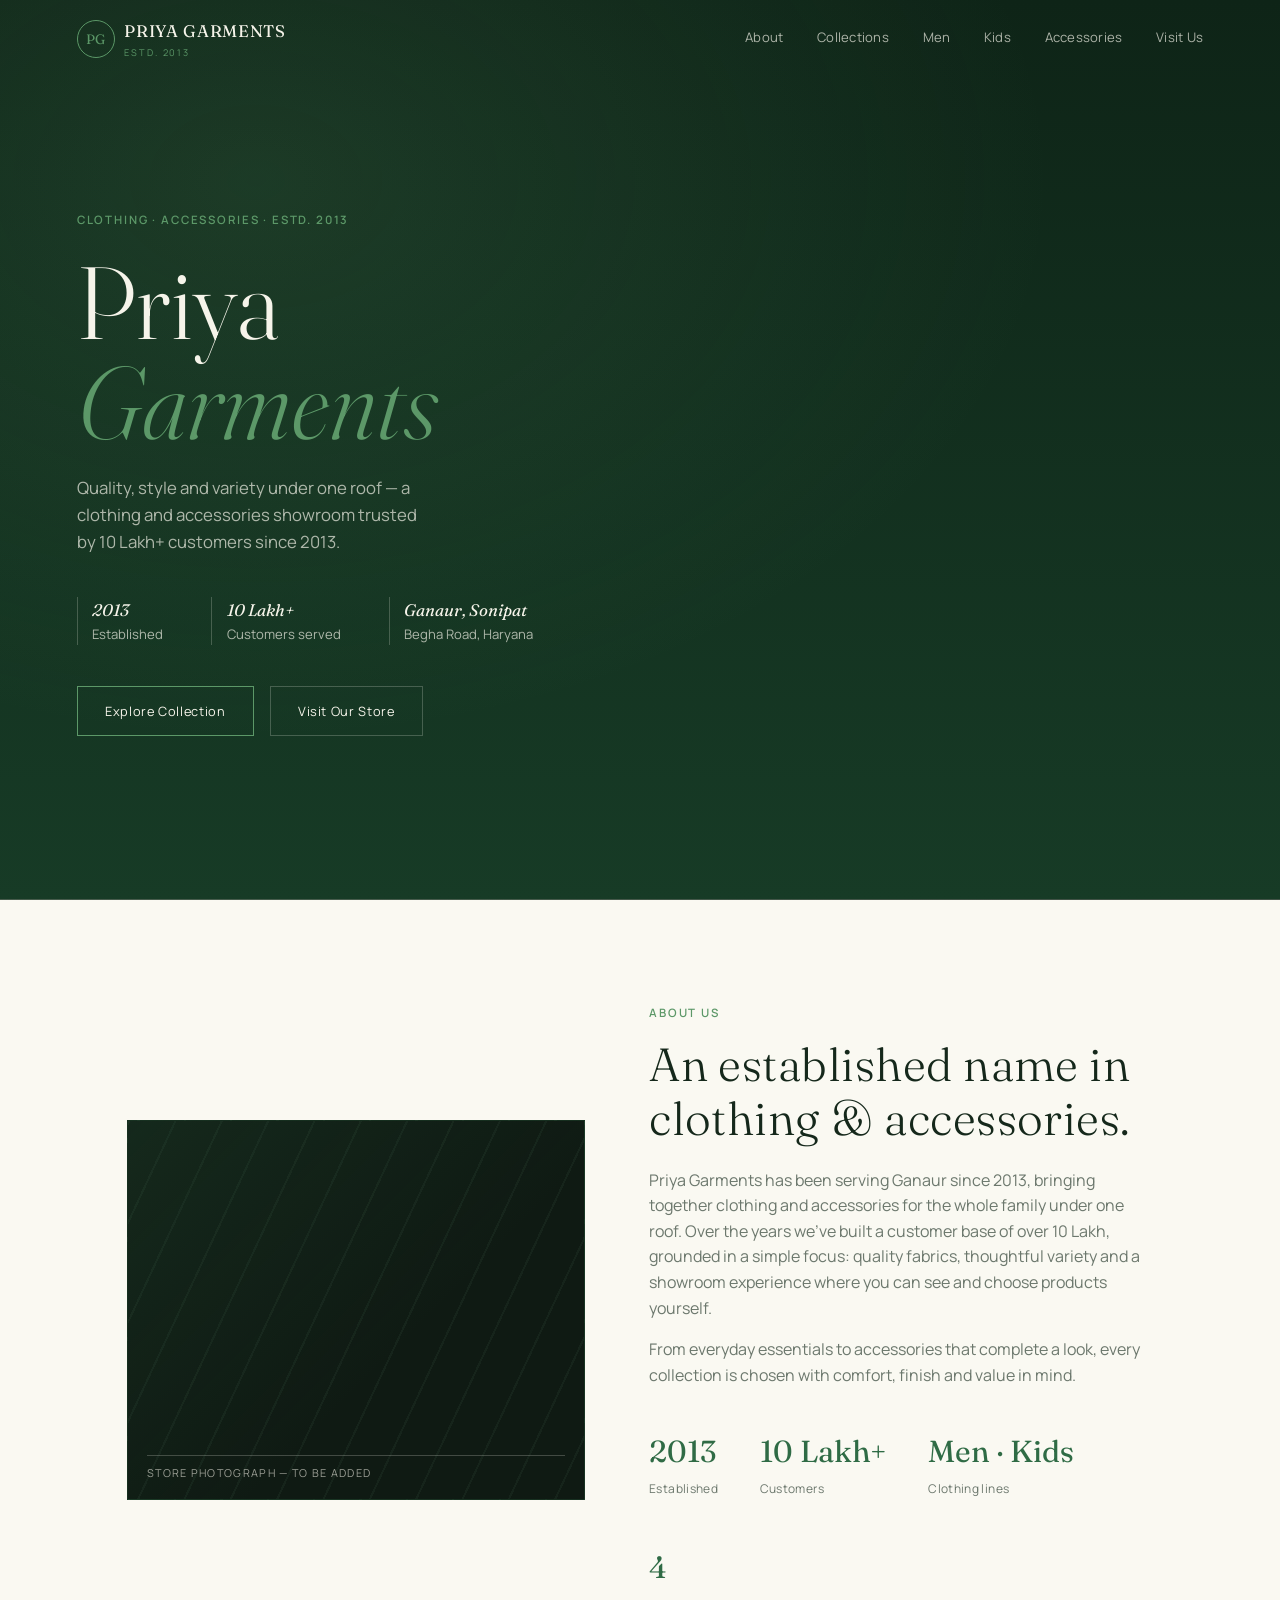
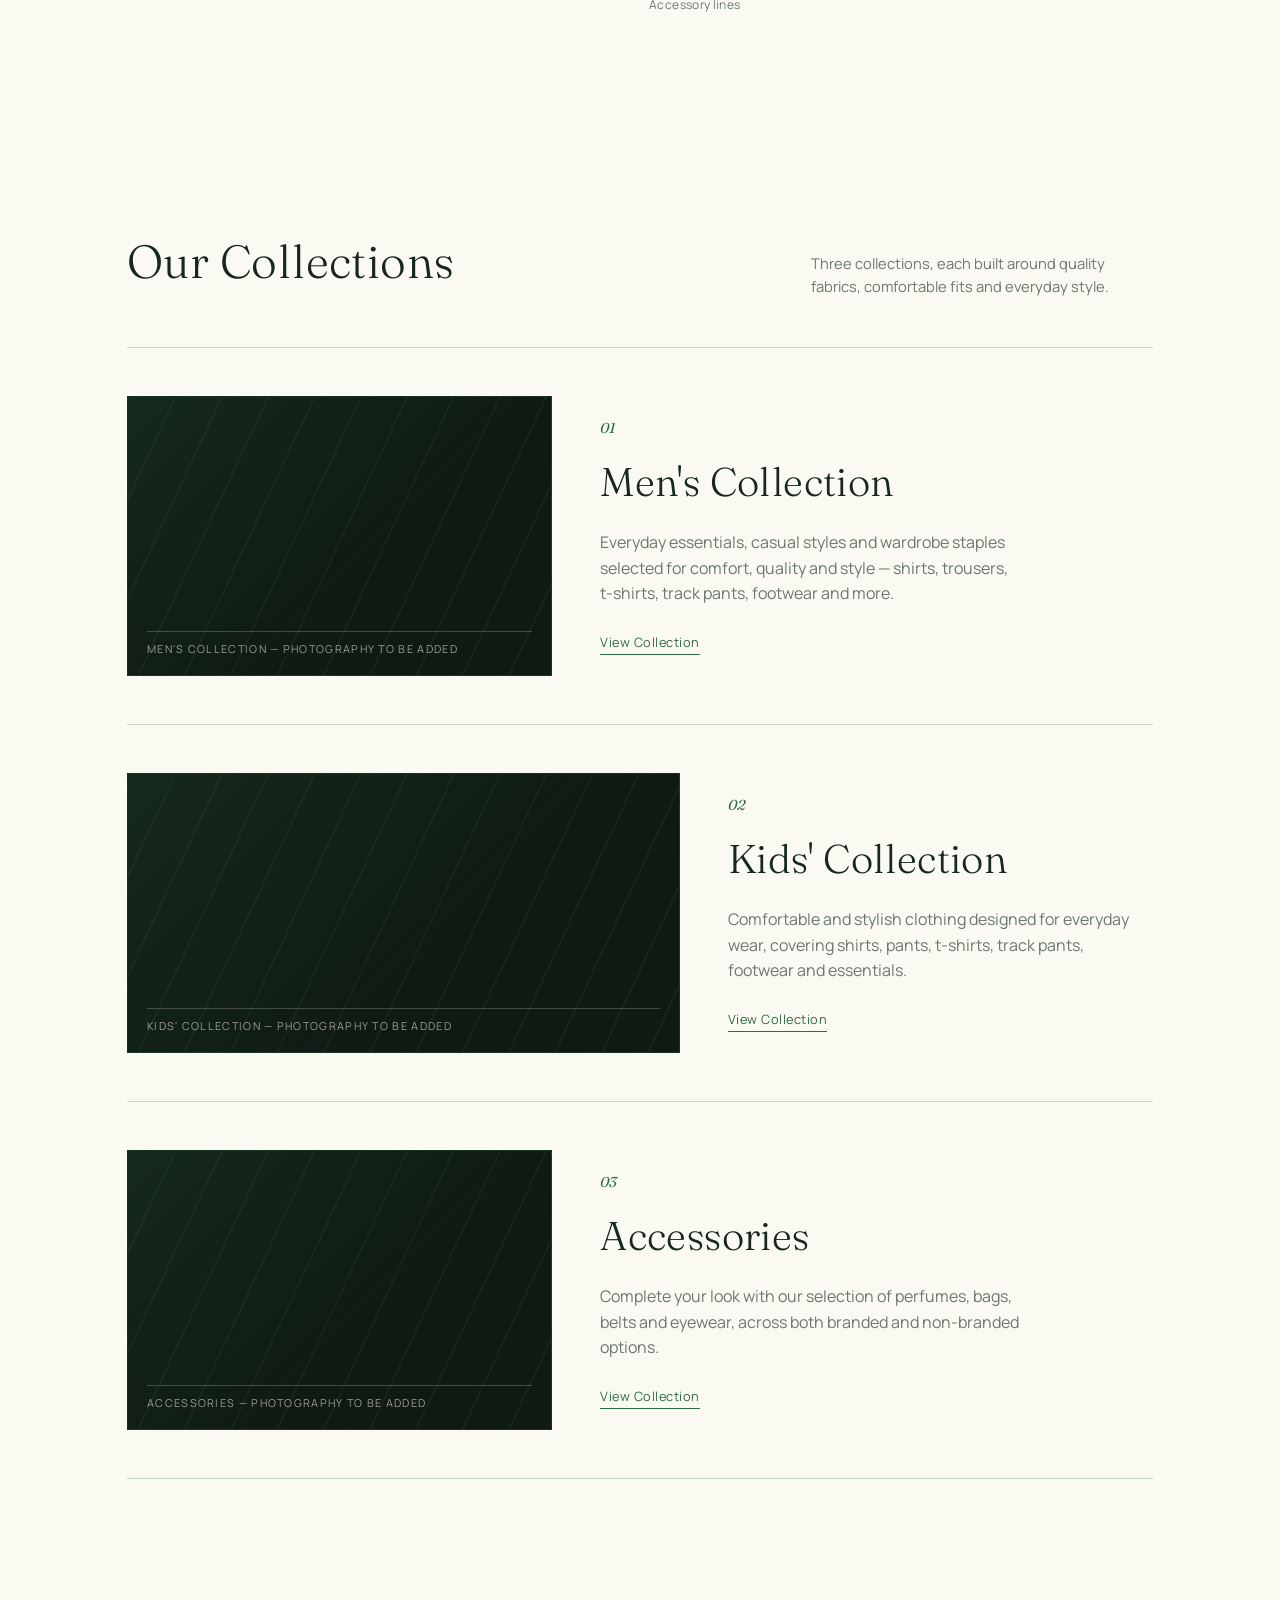
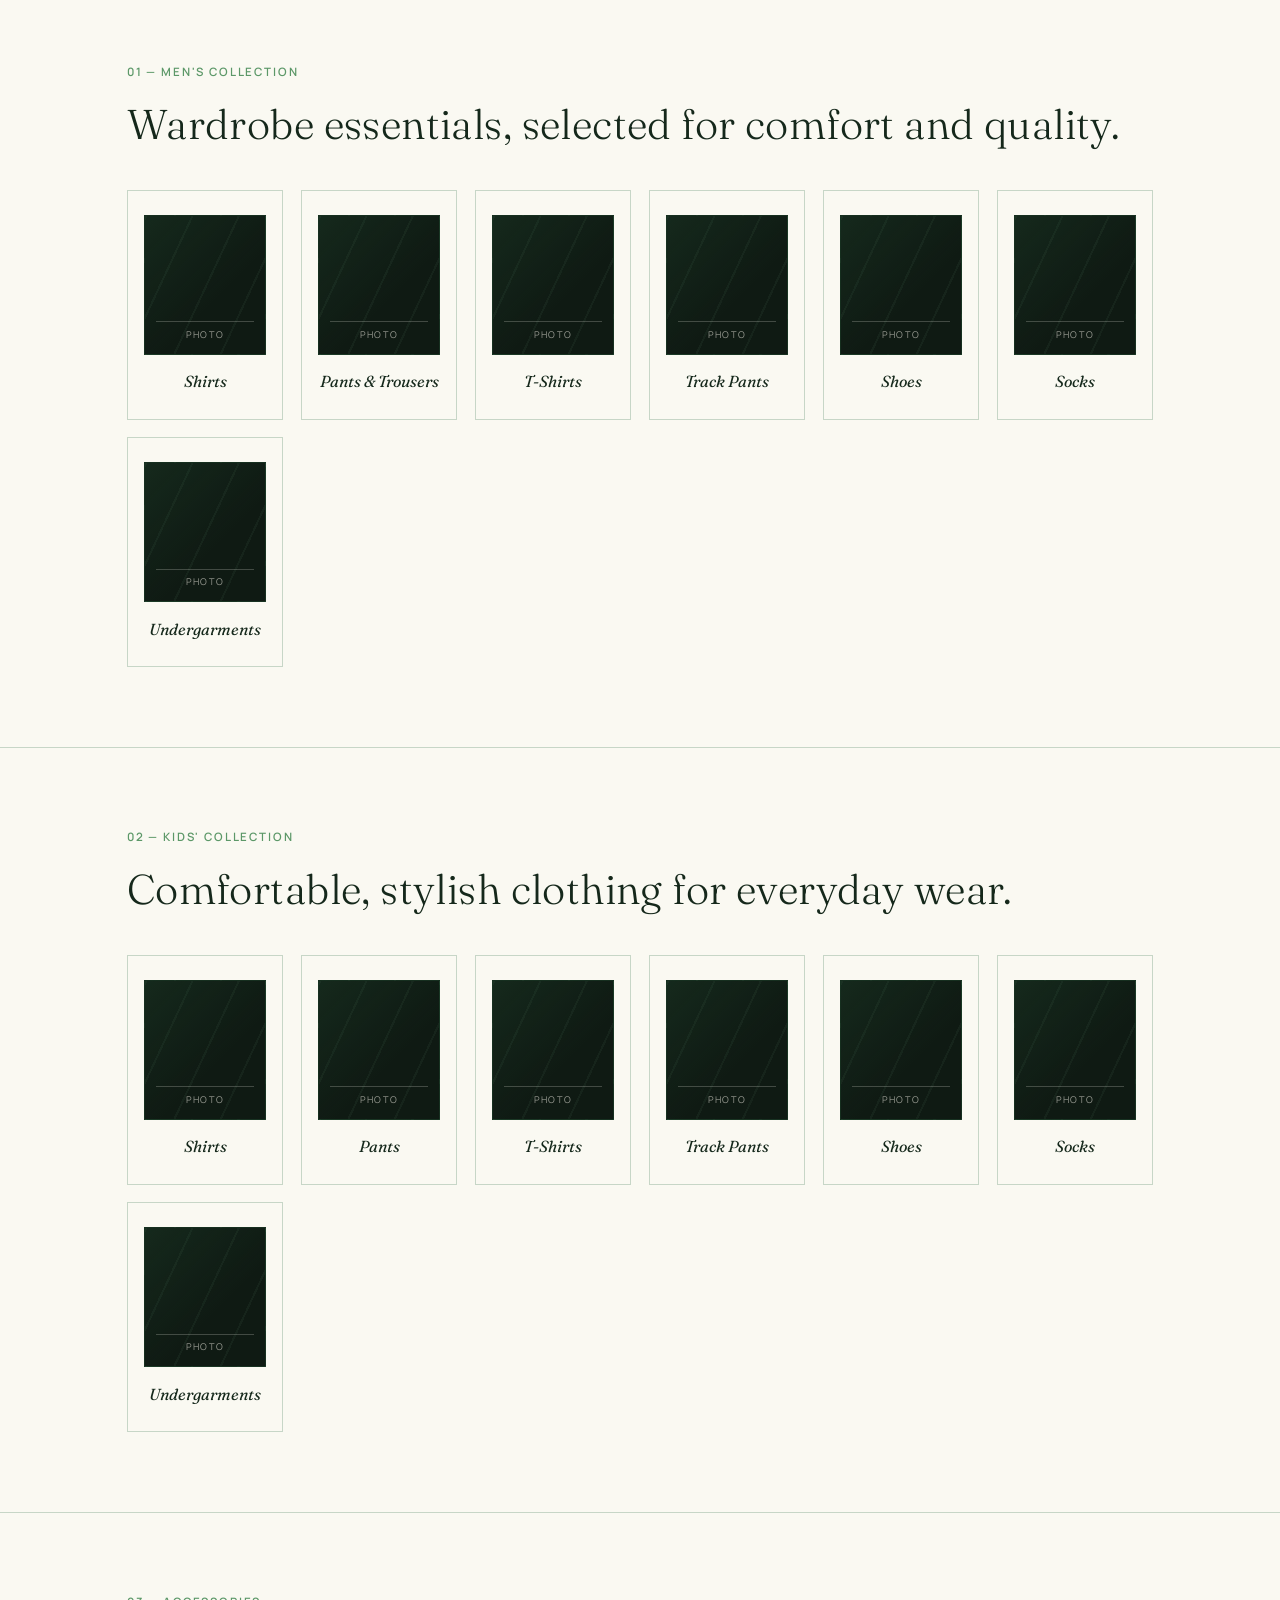
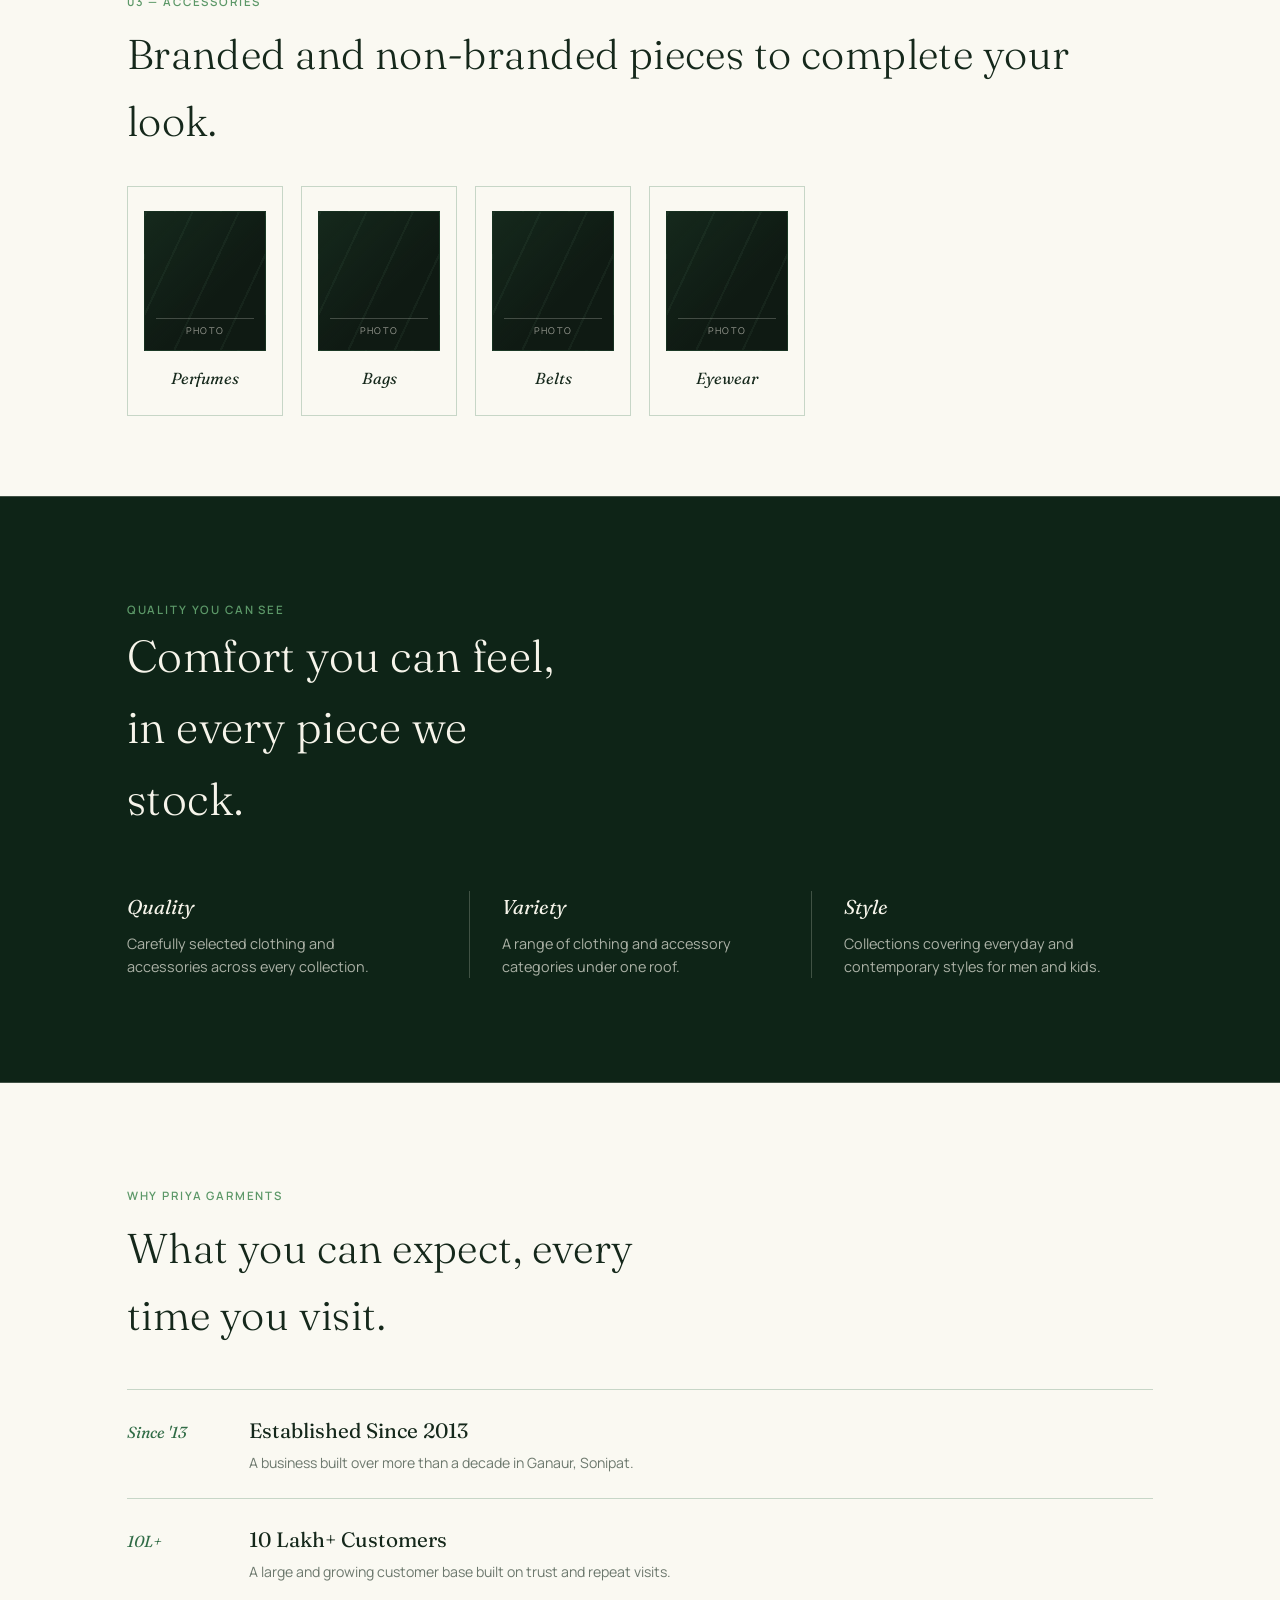
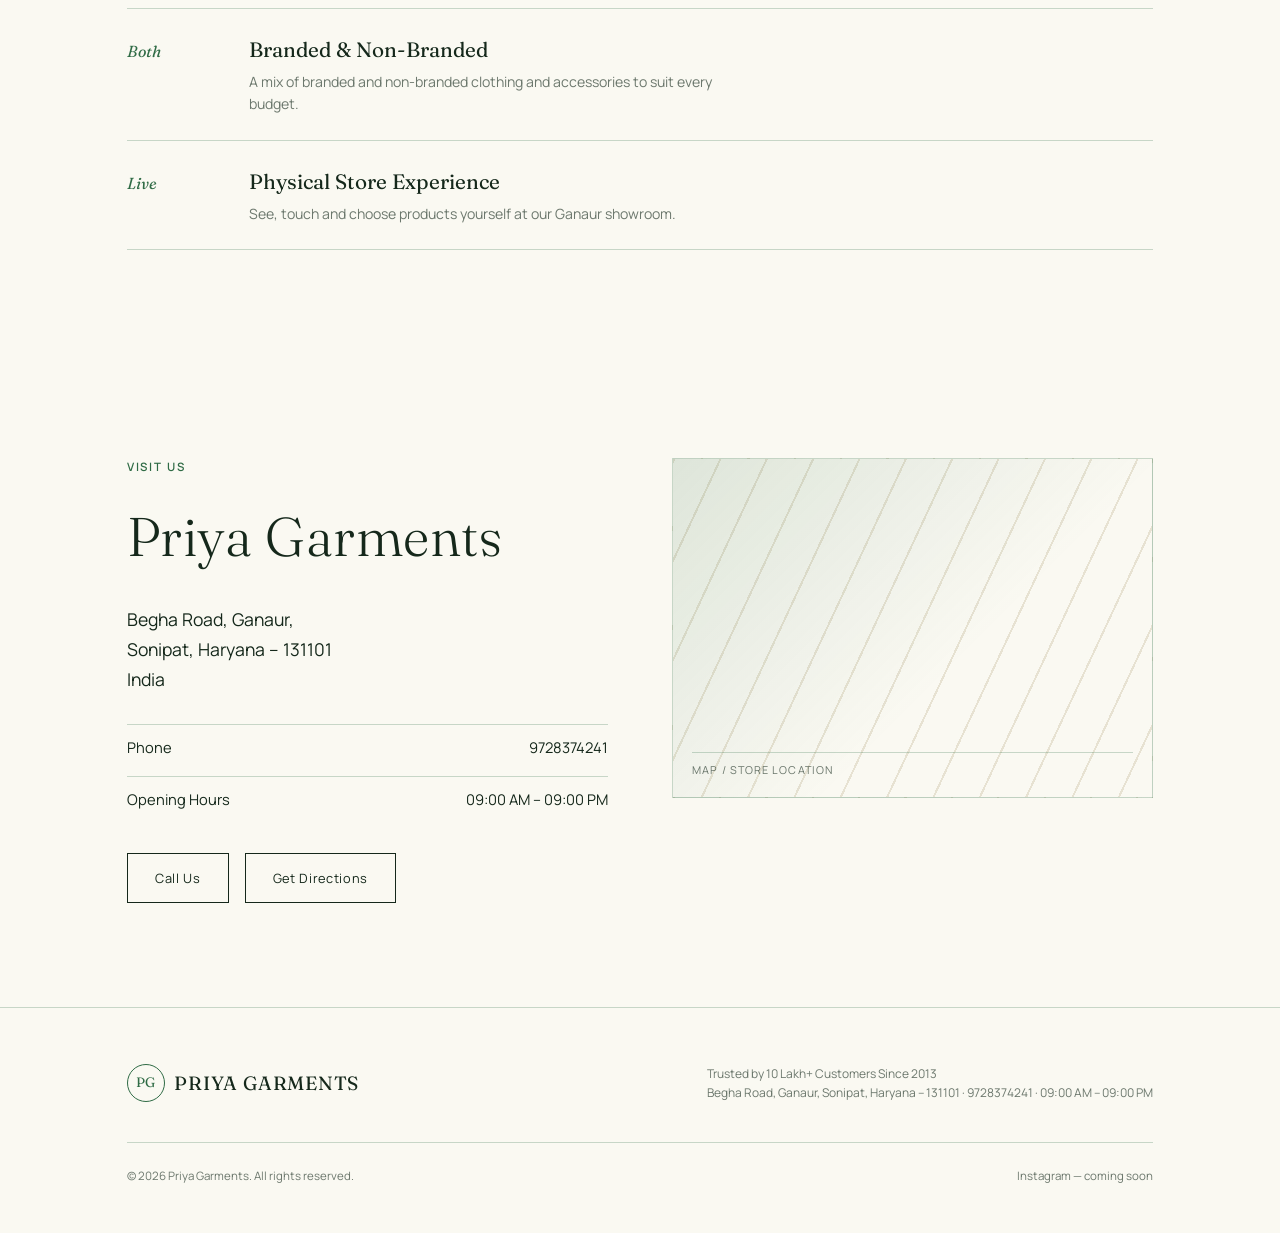
==== index.html @ 59a96e5e "Initial commit" ====
<!DOCTYPE html>
<html lang="en">

<head>
    <meta charset="UTF-8">
    <meta name="viewport" content="width=device-width, initial-scale=1, viewport-fit=cover">
    <title>Priya Garments | Clothing & Accessories | Ganaur, Sonipat</title>
    <meta name="description"
        content="Priya Garments — a trusted clothing and accessories showroom in Ganaur, Sonipat, established 2013. Explore our collections of men's wear, kids' wear and accessories.">
    <link rel="preconnect" href="https://fonts.googleapis.com">
    <link rel="preconnect" href="https://fonts.gstatic.com" crossorigin>
    <link
        href="https://fonts.googleapis.com/css2?family=Fraunces:ital,opsz,wght@0,9..144,300;0,9..144,400;0,9..144,500;1,9..144,400&family=Manrope:wght@400;500;600&display=swap"
        rel="stylesheet">
    <link rel="stylesheet" href="style.css">
</head>

<body>

    <header id="siteHeader">
        <a href="#top" class="mark">
            <span class="mono">PG</span>
            <span class="name">PRIYA GARMENTS<small>ESTD. 2013</small></span>
        </a>
        <nav class="links">
            <a href="#about">About</a>
            <a href="#collections">Collections</a>
            <a href="#men">Men</a>
            <a href="#kids">Kids</a>
            <a href="#accessories">Accessories</a>
            <a href="#visit">Visit Us</a>
        </nav>
        <div class="burger" id="burger" aria-label="Menu" role="button" tabindex="0">
            <span></span><span></span><span></span></div>
    </header>

    <div class="mobile-menu" id="mobileMenu">
        <a href="#about">About</a>
        <a href="#collections">Collections</a>
        <a href="#men">Men's</a>
        <a href="#kids">Kids'</a>
        <a href="#accessories">Accessories</a>
        <a href="#visit">Visit Us</a>
    </div>

    <main id="top">

        <section class="hero">
            <div class="eyebrow">CLOTHING · ACCESSORIES · ESTD. 2013</div>
            <h1>Priya<br><em>Garments</em></h1>
            <p class="tagline">Quality, style and variety under one roof — a clothing and accessories showroom trusted
                by 10 Lakh+ customers since 2013.</p>
            <div class="meta">
                <div><b>2013</b>Established</div>
                <div><b>10 Lakh+</b>Customers served</div>
                <div><b>Ganaur, Sonipat</b>Begha Road, Haryana</div>
            </div>
            <div class="cta-row">
                <a href="#collections" class="btn">Explore Collection</a>
                <a href="#visit" class="btn ghost">Visit Our Store</a>
            </div>
        </section>

        <section id="about" class="reveal">
            <div class="wrap about-grid">
                <div class="ph" style="min-height:380px;"><span>STORE PHOTOGRAPH — TO BE ADDED</span></div>
                <div>
                    <div class="eyebrow">ABOUT US</div>
                    <h2>An established name in clothing &amp; accessories.</h2>
                    <p>Priya Garments has been serving Ganaur since 2013, bringing together clothing and accessories for
                        the whole family under one roof. Over the years we've built a customer base of over 10 Lakh,
                        grounded in a simple focus: quality fabrics, thoughtful variety and a showroom experience where
                        you can see and choose products yourself.</p>
                    <p style="margin-top:1rem;">From everyday essentials to accessories that complete a look, every
                        collection is chosen with comfort, finish and value in mind.</p>
                    <div class="stat-row">
                        <div class="stat"><b>2013</b><span>Established</span></div>
                        <div class="stat"><b>10 Lakh+</b><span>Customers</span></div>
                        <div class="stat"><b>Men · Kids</b><span>Clothing lines</span></div>
                        <div class="stat"><b>4</b><span>Accessory lines</span></div>
                    </div>
                </div>
            </div>
        </section>

        <section id="collections" class="collections reveal">
            <div class="wrap">
                <div class="head">
                    <h2>Our Collections</h2>
                    <p>Three collections, each built around quality fabrics, comfortable fits and everyday style.</p>
                </div>
                <div class="coll-list">
                    <div class="coll-row">
                        <div class="ph"><span>MEN'S COLLECTION — PHOTOGRAPHY TO BE ADDED</span></div>
                        <div class="coll-text">
                            <div class="num">01</div>
                            <h3>Men's Collection</h3>
                            <p>Everyday essentials, casual styles and wardrobe staples selected for comfort, quality and
                                style — shirts, trousers, t-shirts, track pants, footwear and more.</p>
                            <a href="#men" class="link-gold">View Collection</a>
                        </div>
                    </div>
                    <div class="coll-row">
                        <div class="ph"><span>KIDS' COLLECTION — PHOTOGRAPHY TO BE ADDED</span></div>
                        <div class="coll-text">
                            <div class="num">02</div>
                            <h3>Kids' Collection</h3>
                            <p>Comfortable and stylish clothing designed for everyday wear, covering shirts, pants,
                                t-shirts, track pants, footwear and essentials.</p>
                            <a href="#kids" class="link-gold">View Collection</a>
                        </div>
                    </div>
                    <div class="coll-row">
                        <div class="ph"><span>ACCESSORIES — PHOTOGRAPHY TO BE ADDED</span></div>
                        <div class="coll-text">
                            <div class="num">03</div>
                            <h3>Accessories</h3>
                            <p>Complete your look with our selection of perfumes, bags, belts and eyewear, across both
                                branded and non-branded options.</p>
                            <a href="#accessories" class="link-gold">View Collection</a>
                        </div>
                    </div>
                </div>
            </div>
        </section>

        <section id="men" class="cat-block reveal">
            <div class="wrap">
                <div class="head" style="margin-bottom:2rem;">
                    <div class="eyebrow">01 — MEN'S COLLECTION</div>
                    <h2 style="font-size:clamp(1.9rem,3.6vw,2.6rem); font-weight:300; margin-top:0.6rem;">Wardrobe
                        essentials, selected for comfort and quality.</h2>
                </div>
                <div class="chip-grid">
                    <div class="chip">
                        <div class="ph"><span>PHOTO</span></div>
                        <h4>Shirts</h4>
                    </div>
                    <div class="chip">
                        <div class="ph"><span>PHOTO</span></div>
                        <h4>Pants &amp; Trousers</h4>
                    </div>
                    <div class="chip">
                        <div class="ph"><span>PHOTO</span></div>
                        <h4>T-Shirts</h4>
                    </div>
                    <div class="chip">
                        <div class="ph"><span>PHOTO</span></div>
                        <h4>Track Pants</h4>
                    </div>
                    <div class="chip">
                        <div class="ph"><span>PHOTO</span></div>
                        <h4>Shoes</h4>
                    </div>
                    <div class="chip">
                        <div class="ph"><span>PHOTO</span></div>
                        <h4>Socks</h4>
                    </div>
                    <div class="chip">
                        <div class="ph"><span>PHOTO</span></div>
                        <h4>Undergarments</h4>
                    </div>
                </div>
            </div>
        </section>

        <section id="kids" class="cat-block reveal">
            <div class="wrap">
                <div class="head" style="margin-bottom:2rem;">
                    <div class="eyebrow">02 — KIDS' COLLECTION</div>
                    <h2 style="font-size:clamp(1.9rem,3.6vw,2.6rem); font-weight:300; margin-top:0.6rem;">Comfortable,
                        stylish clothing for everyday wear.</h2>
                </div>
                <div class="chip-grid">
                    <div class="chip">
                        <div class="ph"><span>PHOTO</span></div>
                        <h4>Shirts</h4>
                    </div>
                    <div class="chip">
                        <div class="ph"><span>PHOTO</span></div>
                        <h4>Pants</h4>
                    </div>
                    <div class="chip">
                        <div class="ph"><span>PHOTO</span></div>
                        <h4>T-Shirts</h4>
                    </div>
                    <div class="chip">
                        <div class="ph"><span>PHOTO</span></div>
                        <h4>Track Pants</h4>
                    </div>
                    <div class="chip">
                        <div class="ph"><span>PHOTO</span></div>
                        <h4>Shoes</h4>
                    </div>
                    <div class="chip">
                        <div class="ph"><span>PHOTO</span></div>
                        <h4>Socks</h4>
                    </div>
                    <div class="chip">
                        <div class="ph"><span>PHOTO</span></div>
                        <h4>Undergarments</h4>
                    </div>
                </div>
            </div>
        </section>

        <section id="accessories" class="cat-block reveal">
            <div class="wrap">
                <div class="head" style="margin-bottom:2rem;">
                    <div class="eyebrow">03 — ACCESSORIES</div>
                    <h2 style="font-size:clamp(1.9rem,3.6vw,2.6rem); font-weight:300; margin-top:0.6rem;">Branded and
                        non-branded pieces to complete your look.</h2>
                </div>
                <div class="chip-grid">
                    <div class="chip">
                        <div class="ph"><span>PHOTO</span></div>
                        <h4>Perfumes</h4>
                    </div>
                    <div class="chip">
                        <div class="ph"><span>PHOTO</span></div>
                        <h4>Bags</h4>
                    </div>
                    <div class="chip">
                        <div class="ph"><span>PHOTO</span></div>
                        <h4>Belts</h4>
                    </div>
                    <div class="chip">
                        <div class="ph"><span>PHOTO</span></div>
                        <h4>Eyewear</h4>
                    </div>
                </div>
            </div>
        </section>

        <section class="quality reveal">
            <div class="wrap">
                <div class="eyebrow">QUALITY YOU CAN SEE</div>
                <h2>Comfort you can feel, in every piece we stock.</h2>
                <div class="grid">
                    <div class="item">
                        <h4>Quality</h4>
                        <p>Carefully selected clothing and accessories across every collection.</p>
                    </div>
                    <div class="item">
                        <h4>Variety</h4>
                        <p>A range of clothing and accessory categories under one roof.</p>
                    </div>
                    <div class="item">
                        <h4>Style</h4>
                        <p>Collections covering everyday and contemporary styles for men and kids.</p>
                    </div>
                </div>
            </div>
        </section>

        <section class="reveal">
            <div class="wrap">
                <div class="eyebrow">WHY PRIYA GARMENTS</div>
                <h2 style="font-size:clamp(1.9rem,3.6vw,2.6rem); font-weight:300; margin-top:0.6rem; max-width:22ch;">
                    What you can expect, every time you visit.</h2>
                <div class="why-list">
                    <div class="why-row">
                        <div class="yr">Since '13</div>
                        <div>
                            <h4>Established Since 2013</h4>
                            <p>A business built over more than a decade in Ganaur, Sonipat.</p>
                        </div>
                    </div>
                    <div class="why-row">
                        <div class="yr">10L+</div>
                        <div>
                            <h4>10 Lakh+ Customers</h4>
                            <p>A large and growing customer base built on trust and repeat visits.</p>
                        </div>
                    </div>
                    <div class="why-row">
                        <div class="yr">Both</div>
                        <div>
                            <h4>Branded &amp; Non-Branded</h4>
                            <p>A mix of branded and non-branded clothing and accessories to suit every budget.</p>
                        </div>
                    </div>
                    <div class="why-row">
                        <div class="yr">Live</div>
                        <div>
                            <h4>Physical Store Experience</h4>
                            <p>See, touch and choose products yourself at our Ganaur showroom.</p>
                        </div>
                    </div>
                </div>
            </div>
        </section>

        <section id="visit" class="visit reveal">
            <div class="wrap visit-grid">
                <div>
                    <div class="eyebrow">VISIT US</div>
                    <h2>Priya Garments</h2>
                    <address>Begha Road, Ganaur,<br>Sonipat, Haryana – 131101<br>India</address>
                    <div class="details">
                        <div><span>Phone</span><span>9728374241</span></div>
                        <div><span>Opening Hours</span><span>09:00 AM – 09:00 PM</span></div>
                    </div>
                    <div class="cta-row">
                        <a href="tel:9728374241" class="btn dark">Call Us</a>
                        <a href="https://www.google.com/maps/search/?api=1&query=Begha+Road+Ganaur+Sonipat+Haryana+131101"
                            class="btn ghost dark">Get Directions</a>
                    </div>
                </div>
                <div class="map-ph"><span>MAP / STORE LOCATION</span></div>
            </div>
        </section>

    </main>

    <footer>
        <div class="wrap">
            <div class="foot-grid">
                <a href="#top" class="mark">
                    <span class="mono">PG</span>
                    <span class="name">PRIYA GARMENTS</span>
                </a>
                <div class="fine">
                    Trusted by 10 Lakh+ Customers Since 2013<br>
                    Begha Road, Ganaur, Sonipat, Haryana – 131101 · 9728374241 · 09:00 AM – 09:00 PM
                </div>
            </div>
            <div class="foot-note">
                <span>© 2026 Priya Garments. All rights reserved.</span>
                <span>Instagram — coming soon</span>
            </div>
        </div>
    </footer>

    <script src="script.js" defer></script>
</body>

</html>
---- style.css ----
:root {
    --bg: #FAF9F2;
    --ink: #15281B;
    --ink-dim: rgba(21, 40, 27, 0.62);
    --dark: #0E2417;
    --dark-2: #173B26;
    --on-dark: #F6F4EA;
    --on-dark-dim: rgba(246, 244, 234, 0.68);
    --green: #2F6B45;
    --green-soft: #5C9868;
    --line: rgba(47, 107, 69, 0.25);
    --line-dark: rgba(246, 244, 234, 0.22);
    --serif: 'Fraunces', serif;
    --sans: 'Manrope', sans-serif;
    box-sizing: border-box;
    padding-top: env(safe-area-inset-top, 0px);
    padding-bottom: env(safe-area-inset-bottom, 0px);
}

html {
    scroll-behavior: smooth;
    scroll-padding-top: calc(78px + env(safe-area-inset-top, 0px));
}

*,
*::before,
*::after {
    box-sizing: inherit;
    margin: 0;
    padding: 0;
}

body {
    background: var(--bg);
    color: var(--ink);
    font-family: var(--sans);
    font-weight: 400;
    line-height: 1.6;
    -webkit-font-smoothing: antialiased;
    overflow-x: hidden;
}

img {
    max-width: 100%;
    display: block;
}

a {
    color: inherit;
    text-decoration: none;
}

.wrap {
    max-width: 1180px;
    margin: 0 auto;
    padding: 0 6vw;
}

h1,
h2,
h3 {
    font-family: var(--serif);
    font-weight: 400;
    letter-spacing: 0.01em;
}

.eyebrow {
    font-family: var(--sans);
    font-size: 0.72rem;
    letter-spacing: 0.16em;
    color: var(--green-soft);
    font-weight: 600;
}

/* ---------- placeholder photography block ---------- */
.ph {
    position: relative;
    overflow: hidden;
    background:
        linear-gradient(135deg, rgba(47, 107, 69, 0.18), transparent 60%),
        repeating-linear-gradient(115deg, #16241B 0px, #16241B 2px, #0F1A13 2px, #0F1A13 42px);
    border: 1px solid var(--line);
    display: flex;
    align-items: flex-end;
    padding: 1.1rem 1.2rem;
    min-height: 220px;
}

.ph span {
    font-size: 0.68rem;
    letter-spacing: 0.12em;
    color: rgba(246, 244, 234, 0.6);
    border-top: 1px solid var(--line-dark);
    padding-top: 0.5rem;
    width: 100%;
}

/* ---------- nav ---------- */
header {
    position: fixed;
    top: 0;
    left: 0;
    right: 0;
    z-index: 50;
    padding: calc(1.1rem + env(safe-area-inset-top, 0px)) 6vw 1.1rem;
    display: flex;
    align-items: center;
    justify-content: space-between;
    transition: background-color .4s ease, border-color .4s ease, padding .3s ease;
    border-bottom: 1px solid transparent;
    color: var(--on-dark);
}

header.solid {
    background: rgba(14, 36, 23, 0.94);
    backdrop-filter: blur(10px);
    border-bottom-color: var(--line-dark);
    padding-top: calc(0.75rem + env(safe-area-inset-top, 0px));
    padding-bottom: 0.75rem;
}

.mark {
    display: flex;
    align-items: center;
    gap: 0.6rem;
    font-family: var(--serif);
}

.mark .mono {
    width: 38px;
    height: 38px;
    border: 1px solid var(--green-soft);
    border-radius: 50%;
    display: flex;
    align-items: center;
    justify-content: center;
    font-size: 0.85rem;
    color: var(--green-soft);
    letter-spacing: 0.03em;
}

.mark .name {
    font-size: 1.05rem;
    letter-spacing: 0.04em;
}

.mark .name small {
    display: block;
    font-family: var(--sans);
    font-size: 0.58rem;
    letter-spacing: 0.2em;
    color: var(--green-soft);
    margin-top: 2px;
}

nav.links {
    display: flex;
    gap: 2.1rem;
    font-size: 0.82rem;
    letter-spacing: 0.02em;
}

nav.links a {
    position: relative;
    padding-bottom: 4px;
    color: var(--on-dark-dim);
}

nav.links a::after {
    content: "";
    position: absolute;
    left: 0;
    bottom: 0;
    width: 0;
    height: 1px;
    background: var(--green-soft);
    transition: width .3s ease;
}

nav.links a:hover {
    color: var(--on-dark);
}

nav.links a:hover::after {
    width: 100%;
}

.burger {
    display: none;
    width: 26px;
    height: 18px;
    position: relative;
    cursor: pointer;
}

.burger span {
    position: absolute;
    left: 0;
    right: 0;
    height: 1px;
    background: var(--on-dark);
    transition: .3s;
}

.burger span:nth-child(1) {
    top: 0;
}

.burger span:nth-child(2) {
    top: 8px;
}

.burger span:nth-child(3) {
    top: 16px;
}

.mobile-menu {
    position: fixed;
    inset: 0;
    background: var(--dark);
    color: var(--on-dark);
    z-index: 49;
    display: flex;
    flex-direction: column;
    align-items: center;
    justify-content: center;
    gap: 1.8rem;
    font-family: var(--serif);
    font-size: 1.4rem;
    transform: translateY(-100%);
    transition: transform .45s ease;
    padding-top: env(safe-area-inset-top, 0px);
}

.mobile-menu.open {
    transform: translateY(0);
}

/* ---------- hero ---------- */
.hero {
    min-height: 100svh;
    display: flex;
    flex-direction: column;
    justify-content: center;
    position: relative;
    padding: 7rem 6vw 4rem;
    color: var(--on-dark);
    background:
        radial-gradient(ellipse at 20% 20%, rgba(92, 152, 104, 0.16), transparent 55%),
        linear-gradient(180deg, var(--dark) 0%, var(--dark-2) 100%);
    border-bottom: 1px solid var(--line-dark);
}

.hero .eyebrow {
    margin-bottom: 1.4rem;
}

.hero h1 {
    font-size: clamp(2.8rem, 9vw, 6.4rem);
    line-height: 0.98;
    font-weight: 300;
}

.hero h1 em {
    font-style: italic;
    color: var(--green-soft);
}

.hero .tagline {
    margin-top: 1.4rem;
    font-size: 1.05rem;
    color: var(--on-dark-dim);
    max-width: 34ch;
}

.hero .meta {
    margin-top: 2.6rem;
    display: flex;
    flex-wrap: wrap;
    gap: 2.2rem 3rem;
    font-size: 0.82rem;
    color: var(--on-dark-dim);
}

.hero .meta div {
    border-left: 1px solid var(--line-dark);
    padding-left: 0.9rem;
}

.hero .meta b {
    display: block;
    font-family: var(--serif);
    font-size: 1.05rem;
    font-weight: 400;
    color: var(--on-dark);
    font-style: italic;
}

.cta-row {
    margin-top: 2.6rem;
    display: flex;
    gap: 1rem;
    flex-wrap: wrap;
}

.btn {
    display: inline-block;
    padding: 0.85rem 1.7rem;
    font-size: 0.8rem;
    letter-spacing: 0.05em;
    border: 1px solid var(--green-soft);
    color: inherit;
    transition: all .3s ease;
}

.btn:hover {
    background: var(--green-soft);
    color: var(--dark);
}

.btn.ghost {
    border-color: var(--line-dark);
}

.btn.ghost:hover {
    background: var(--bg);
    border-color: var(--bg);
    color: var(--ink);
}

section {
    padding: 6.5rem 0;
}

.rule {
    border: none;
    border-top: 1px solid var(--line);
}

/* ---------- about (split) ---------- */
.about-grid {
    display: grid;
    grid-template-columns: 1fr 1.1fr;
    gap: 4rem;
    align-items: center;
}

.about-grid h2 {
    font-size: clamp(2rem, 4vw, 2.9rem);
    font-weight: 300;
    margin: 1rem 0 1.4rem;
    line-height: 1.15;
}

.about-grid p {
    color: var(--ink-dim);
    max-width: 52ch;
}

.stat-row {
    display: flex;
    gap: 2.6rem;
    margin-top: 2.4rem;
    flex-wrap: wrap;
}

.stat b {
    font-family: var(--serif);
    font-size: 1.9rem;
    font-weight: 400;
    color: var(--green);
    display: block;
}

.stat span {
    font-size: 0.75rem;
    color: var(--ink-dim);
    letter-spacing: 0.03em;
}

/* ---------- collections (large blocks) ---------- */
.collections .head {
    display: flex;
    justify-content: space-between;
    align-items: flex-end;
    margin-bottom: 3rem;
    gap: 2rem;
    flex-wrap: wrap;
}

.collections .head h2 {
    font-size: clamp(2rem, 4vw, 2.9rem);
    font-weight: 300;
}

.collections .head p {
    color: var(--ink-dim);
    max-width: 38ch;
    font-size: 0.92rem;
}

.coll-list {
    display: flex;
    flex-direction: column;
}

.coll-row {
    display: grid;
    grid-template-columns: 1fr 1.3fr;
    gap: 3rem;
    align-items: center;
    padding: 3rem 0;
    border-top: 1px solid var(--line);
}

.coll-row:last-child {
    border-bottom: 1px solid var(--line);
}

.coll-row:nth-child(even) {
    grid-template-columns: 1.3fr 1fr;
}

.coll-row:nth-child(even) .coll-text {
    order: 2;
}

.coll-row .ph {
    min-height: 280px;
}

.coll-text .num {
    font-family: var(--serif);
    font-style: italic;
    color: var(--green);
    font-size: 0.9rem;
}

.coll-text h3 {
    font-size: clamp(1.8rem, 3.4vw, 2.5rem);
    font-weight: 300;
    margin: 0.6rem 0 1rem;
}

.coll-text p {
    color: var(--ink-dim);
    max-width: 42ch;
    margin-bottom: 1.4rem;
}

.link-gold {
    font-size: 0.8rem;
    letter-spacing: 0.04em;
    color: var(--green);
    border-bottom: 1px solid var(--green);
    padding-bottom: 3px;
}

/* ---------- category chips inside a collection ---------- */
.chip-grid {
    display: grid;
    grid-template-columns: repeat(auto-fill, minmax(150px, 1fr));
    gap: 1.1rem;
    margin-top: 1.5rem;
}

.chip {
    border: 1px solid var(--line);
    padding: 1.5rem 1rem;
    text-align: center;
    transition: border-color .3s;
}

.chip:hover {
    border-color: var(--green);
}

.chip .ph {
    min-height: 140px;
    margin-bottom: 0.9rem;
    padding: 0.7rem;
}

.chip .ph span {
    font-size: 0.58rem;
    padding-top: 0.35rem;
}

.chip h4 {
    font-family: var(--serif);
    font-weight: 400;
    font-size: 1rem;
    font-style: italic;
}

.cat-section {
    padding-top: 0;
}

.cat-section .head {
    margin-bottom: 0;
}

.cat-block {
    padding: 5rem 0;
}

.cat-block+.cat-block {
    border-top: 1px solid var(--line);
}

.cat-block .head p {
    margin-top: 0.5rem;
}

/* ---------- quality (dark minimal) ---------- */
.quality {
    background: var(--dark);
    color: var(--on-dark);
    border-top: 1px solid var(--line-dark);
    border-bottom: 1px solid var(--line-dark);
}

.quality h2 {
    font-size: clamp(2rem, 4vw, 2.8rem);
    font-weight: 300;
    max-width: 16ch;
}

.quality .grid {
    display: grid;
    grid-template-columns: repeat(3, 1fr);
    margin-top: 3.5rem;
}

.quality .item {
    padding: 0 2rem 0 0;
    border-left: 1px solid var(--line-dark);
    padding-left: 2rem;
}

.quality .item:first-child {
    border-left: none;
    padding-left: 0;
}

.quality .item h4 {
    font-family: var(--serif);
    font-weight: 400;
    font-style: italic;
    font-size: 1.25rem;
    margin-bottom: 0.6rem;
}

.quality .item p {
    color: var(--on-dark-dim);
    font-size: 0.9rem;
    max-width: 32ch;
}

/* ---------- why (statistics list) ---------- */
.why-list {
    display: flex;
    flex-direction: column;
    margin-top: 2.5rem;
}

.why-row {
    display: grid;
    grid-template-columns: 90px 1fr;
    gap: 2rem;
    padding: 1.5rem 0;
    border-top: 1px solid var(--line);
    align-items: baseline;
}

.why-row:last-child {
    border-bottom: 1px solid var(--line);
}

.why-row .yr {
    font-family: var(--serif);
    font-style: italic;
    color: var(--green);
    font-size: 1rem;
}

.why-row h4 {
    font-family: var(--serif);
    font-weight: 400;
    font-size: 1.3rem;
}

.why-row p {
    color: var(--ink-dim);
    font-size: 0.88rem;
    margin-top: 0.3rem;
    max-width: 52ch;
}

/* ---------- visit ---------- */
.visit {
    background: var(--bg);
    color: var(--ink);
}

.visit .eyebrow {
    color: var(--green);
}

.visit-grid {
    display: grid;
    grid-template-columns: 1fr 1fr;
    gap: 4rem;
    align-items: start;
}

.visit h2 {
    font-size: clamp(2.2rem, 5vw, 3.4rem);
    font-weight: 300;
    margin: 1rem 0 1.6rem;
}

.visit address {
    font-style: normal;
    font-size: 1.1rem;
    line-height: 1.7;
    margin-bottom: 1.8rem;
}

.visit .details {
    display: grid;
    gap: 1rem;
    font-size: 0.92rem;
    margin-bottom: 2.2rem;
}

.visit .details div {
    display: flex;
    justify-content: space-between;
    border-top: 1px solid var(--line);
    padding-top: 0.7rem;
}

.visit .btn.dark {
    border-color: var(--ink);
    color: var(--ink);
}

.visit .btn.dark:hover {
    background: var(--ink);
    color: var(--bg);
}

.map-ph {
    border: 1px solid var(--line);
    min-height: 340px;
    background:
        linear-gradient(135deg, rgba(47, 107, 69, 0.14), transparent 60%),
        repeating-linear-gradient(115deg, #E7E2D2 0px, #E7E2D2 2px, #FAF9F2 2px, #FAF9F2 42px);
    display: flex;
    align-items: flex-end;
    padding: 1.2rem;
}

.map-ph span {
    font-size: 0.68rem;
    letter-spacing: 0.1em;
    border-top: 1px solid var(--line);
    padding-top: 0.5rem;
    width: 100%;
    color: var(--ink-dim);
}

footer {
    padding: 3.5rem 0 3rem;
    border-top: 1px solid var(--line);
}

.foot-grid {
    display: flex;
    justify-content: space-between;
    align-items: flex-end;
    flex-wrap: wrap;
    gap: 2rem;
}

.foot-grid .mark {
    color: var(--ink);
}

.foot-grid .mark .mono {
    border-color: var(--green);
    color: var(--green);
}

.foot-grid .mark .name {
    font-size: 1.2rem;
}

footer .fine {
    font-size: 0.75rem;
    color: var(--ink-dim);
}

.foot-note {
    margin-top: 2.5rem;
    padding-top: 1.5rem;
    border-top: 1px solid var(--line);
    font-size: 0.72rem;
    color: var(--ink-dim);
    display: flex;
    justify-content: space-between;
    flex-wrap: wrap;
    gap: 0.8rem;
}

.reveal {
    opacity: 0;
    transform: translateY(18px);
    transition: opacity .8s ease, transform .8s ease;
}

.reveal.in {
    opacity: 1;
    transform: none;
}

@media (prefers-reduced-motion: reduce) {
    .reveal {
        opacity: 1;
        transform: none;
        transition: none;
    }

    html {
        scroll-behavior: auto;
    }
}

@media (max-width: 880px) {
    nav.links {
        display: none;
    }

    .burger {
        display: block;
    }

    .about-grid,
    .visit-grid {
        grid-template-columns: 1fr;
        gap: 2.5rem;
    }

    .coll-row,
    .coll-row:nth-child(even) {
        grid-template-columns: 1fr;
    }

    .coll-row:nth-child(even) .coll-text {
        order: 0;
    }

    .quality .grid {
        grid-template-columns: 1fr;
        gap: 2.2rem;
    }

    .quality .item {
        border-left: none;
        padding-left: 0;
        border-top: 1px solid var(--line-dark);
        padding-top: 1.5rem;
    }

    .quality .item:first-child {
        border-top: none;
        padding-top: 0;
    }

    .why-row {
        grid-template-columns: 1fr;
        gap: 0.3rem;
    }
}
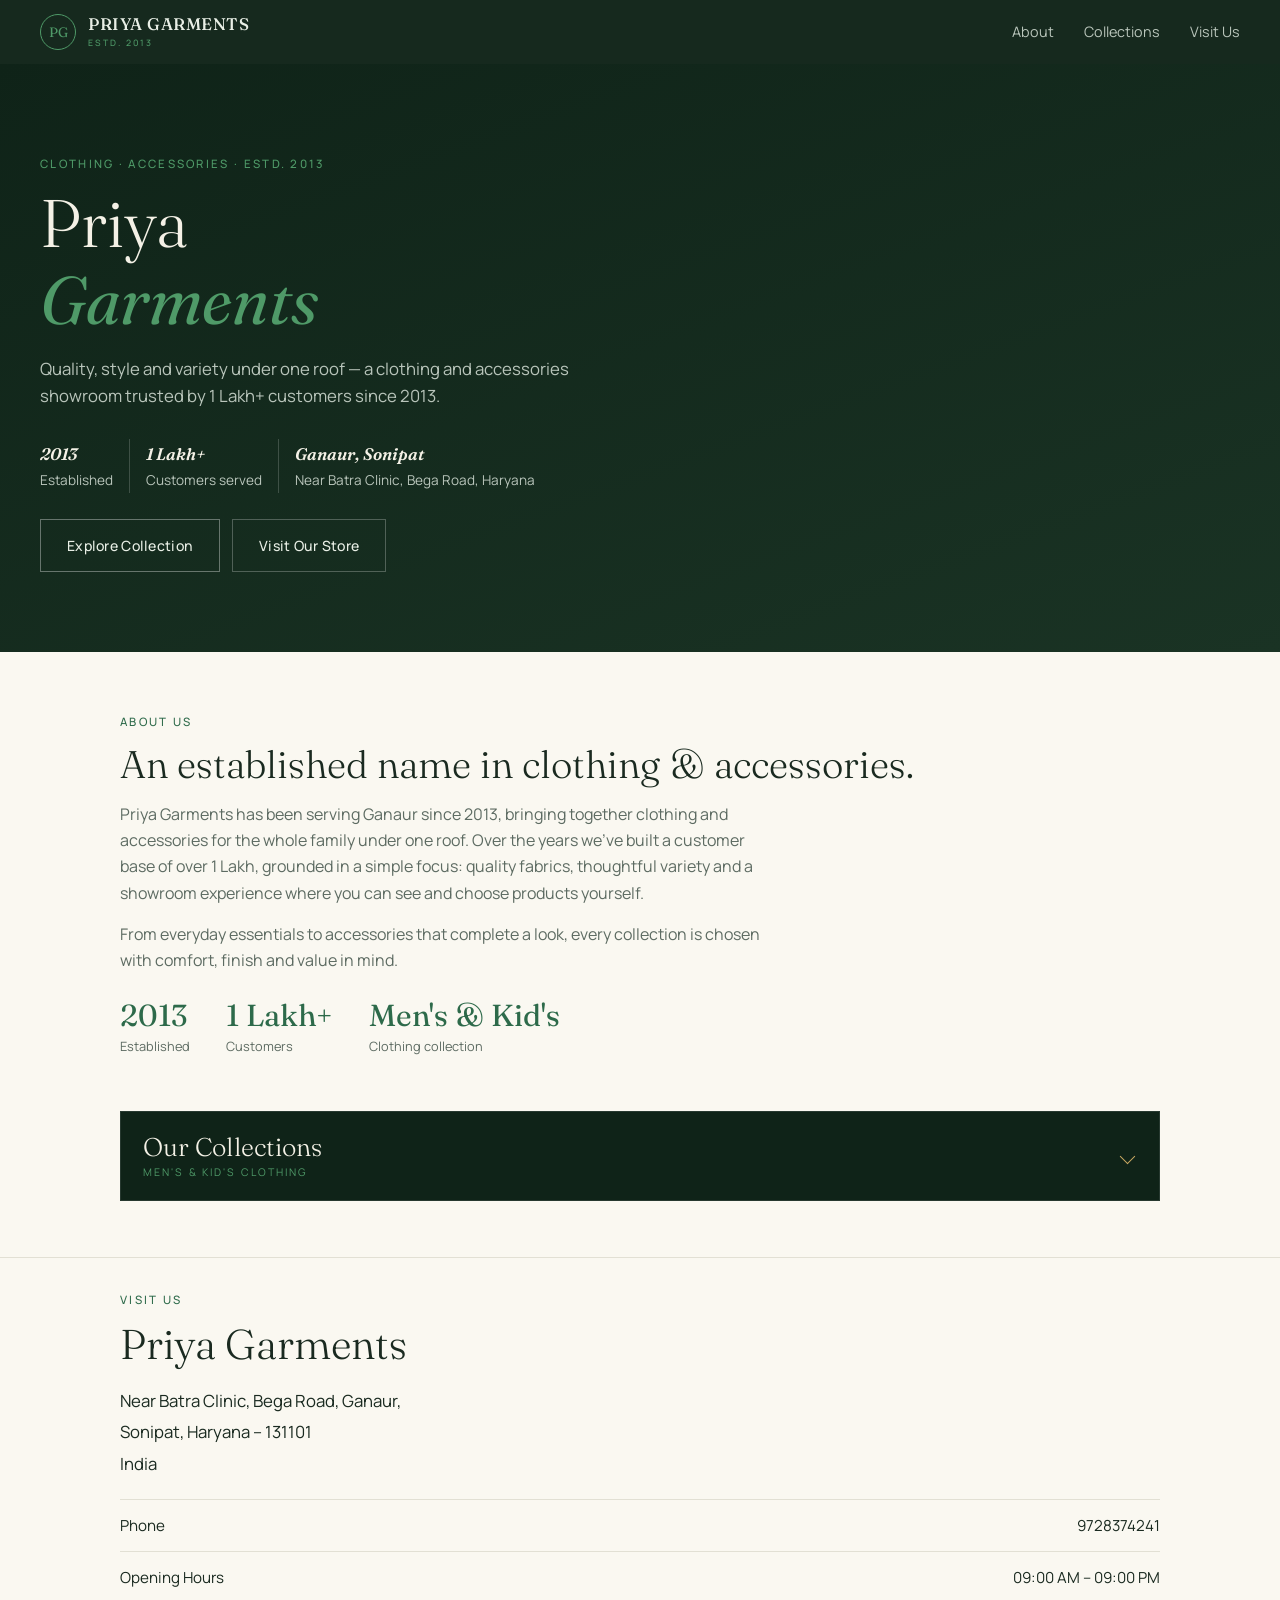
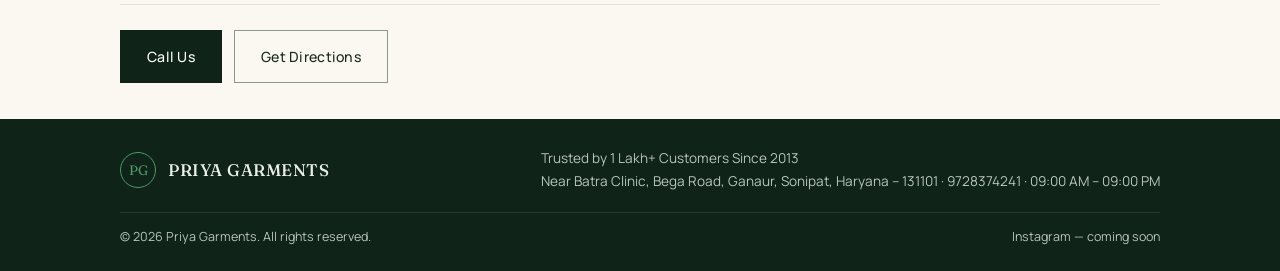
==== commit 7972c067: "Done" ====
--- a/index.html
+++ b/index.html
@@ -6,11 +6,11 @@
     <meta name="viewport" content="width=device-width, initial-scale=1, viewport-fit=cover">
     <title>Priya Garments | Clothing & Accessories | Ganaur, Sonipat</title>
     <meta name="description"
-        content="Priya Garments — a trusted clothing and accessories showroom in Ganaur, Sonipat, established 2013. Explore our collections of men's wear, kids' wear and accessories.">
+        content="Priya Garments — a trusted clothing and accessories showroom in Ganaur, Sonipat, established 2013. Explore our men's and kids' collections.">
     <link rel="preconnect" href="https://fonts.googleapis.com">
     <link rel="preconnect" href="https://fonts.gstatic.com" crossorigin>
     <link
-        href="https://fonts.googleapis.com/css2?family=Fraunces:ital,opsz,wght@0,9..144,300;0,9..144,400;0,9..144,500;1,9..144,400&family=Manrope:wght@400;500;600&display=swap"
+        href="https://fonts.googleapis.com/css2?family=Fraunces:ital,opsz,wght@0,9..144,300;0,9..144,400;0,9..144,500;1,9..144,400;1,9..144,600&family=Manrope:wght@400;500;600&display=swap"
         rel="stylesheet">
     <link rel="stylesheet" href="style.css">
 </head>
@@ -24,22 +24,16 @@
         </a>
         <nav class="links">
             <a href="#about">About</a>
-            <a href="#collections">Collections</a>
-            <a href="#men">Men</a>
-            <a href="#kids">Kids</a>
-            <a href="#accessories">Accessories</a>
+            <a href="#collections" data-open>Collections</a>
             <a href="#visit">Visit Us</a>
         </nav>
-        <div class="burger" id="burger" aria-label="Menu" role="button" tabindex="0">
-            <span></span><span></span><span></span></div>
+        <button class="burger" id="burger" aria-label="Menu"
+            aria-expanded="false"><span></span><span></span><span></span></button>
     </header>
 
     <div class="mobile-menu" id="mobileMenu">
         <a href="#about">About</a>
-        <a href="#collections">Collections</a>
-        <a href="#men">Men's</a>
-        <a href="#kids">Kids'</a>
-        <a href="#accessories">Accessories</a>
+        <a href="#collections" data-open>Collections</a>
         <a href="#visit">Visit Us</a>
     </div>
 
@@ -49,265 +43,113 @@
             <div class="eyebrow">CLOTHING · ACCESSORIES · ESTD. 2013</div>
             <h1>Priya<br><em>Garments</em></h1>
             <p class="tagline">Quality, style and variety under one roof — a clothing and accessories showroom trusted
-                by 10 Lakh+ customers since 2013.</p>
+                by 1 Lakh+ customers since 2013.</p>
             <div class="meta">
                 <div><b>2013</b>Established</div>
-                <div><b>10 Lakh+</b>Customers served</div>
-                <div><b>Ganaur, Sonipat</b>Begha Road, Haryana</div>
+                <div><b>1 Lakh+</b>Customers served</div>
+                <div><b>Ganaur, Sonipat</b>Near Batra Clinic, Bega Road, Haryana</div>
             </div>
             <div class="cta-row">
-                <a href="#collections" class="btn">Explore Collection</a>
+                <a href="#collections" class="btn" data-open>Explore Collection</a>
                 <a href="#visit" class="btn ghost">Visit Our Store</a>
             </div>
         </section>
 
-        <section id="about" class="reveal">
-            <div class="wrap about-grid">
-                <div class="ph" style="min-height:380px;"><span>STORE PHOTOGRAPH — TO BE ADDED</span></div>
-                <div>
-                    <div class="eyebrow">ABOUT US</div>
-                    <h2>An established name in clothing &amp; accessories.</h2>
-                    <p>Priya Garments has been serving Ganaur since 2013, bringing together clothing and accessories for
-                        the whole family under one roof. Over the years we've built a customer base of over 10 Lakh,
-                        grounded in a simple focus: quality fabrics, thoughtful variety and a showroom experience where
-                        you can see and choose products yourself.</p>
-                    <p style="margin-top:1rem;">From everyday essentials to accessories that complete a look, every
-                        collection is chosen with comfort, finish and value in mind.</p>
-                    <div class="stat-row">
-                        <div class="stat"><b>2013</b><span>Established</span></div>
-                        <div class="stat"><b>10 Lakh+</b><span>Customers</span></div>
-                        <div class="stat"><b>Men · Kids</b><span>Clothing lines</span></div>
-                        <div class="stat"><b>4</b><span>Accessory lines</span></div>
-                    </div>
+        <section id="about" class="about">
+            <div class="wrap">
+                <div class="eyebrow dark">ABOUT US</div>
+                <h2>An established name in clothing &amp; accessories.</h2>
+                <p>Priya Garments has been serving Ganaur since 2013, bringing together clothing and accessories for the
+                    whole family under one roof. Over the years we've built a customer base of over 1 Lakh, grounded in
+                    a simple focus: quality fabrics, thoughtful variety and a showroom experience where you can see and
+                    choose products yourself.</p>
+                <p>From everyday essentials to accessories that complete a look, every collection is chosen with
+                    comfort, finish and value in mind.</p>
+                <div class="stat-row">
+                    <div class="stat"><b>2013</b><span>Established</span></div>
+                    <div class="stat"><b>1 Lakh+</b><span>Customers</span></div>
+                    <div class="stat"><b>Men's &amp; Kid's</b><span>Clothing collection</span></div>
                 </div>
             </div>
         </section>
 
-        <section id="collections" class="collections reveal">
+        <section id="collections" class="collections">
             <div class="wrap">
-                <div class="head">
-                    <h2>Our Collections</h2>
-                    <p>Three collections, each built around quality fabrics, comfortable fits and everyday style.</p>
-                </div>
-                <div class="coll-list">
-                    <div class="coll-row">
-                        <div class="ph"><span>MEN'S COLLECTION — PHOTOGRAPHY TO BE ADDED</span></div>
-                        <div class="coll-text">
-                            <div class="num">01</div>
-                            <h3>Men's Collection</h3>
-                            <p>Everyday essentials, casual styles and wardrobe staples selected for comfort, quality and
-                                style — shirts, trousers, t-shirts, track pants, footwear and more.</p>
-                            <a href="#men" class="link-gold">View Collection</a>
-                        </div>
-                    </div>
-                    <div class="coll-row">
-                        <div class="ph"><span>KIDS' COLLECTION — PHOTOGRAPHY TO BE ADDED</span></div>
-                        <div class="coll-text">
-                            <div class="num">02</div>
-                            <h3>Kids' Collection</h3>
-                            <p>Comfortable and stylish clothing designed for everyday wear, covering shirts, pants,
-                                t-shirts, track pants, footwear and essentials.</p>
-                            <a href="#kids" class="link-gold">View Collection</a>
-                        </div>
-                    </div>
-                    <div class="coll-row">
-                        <div class="ph"><span>ACCESSORIES — PHOTOGRAPHY TO BE ADDED</span></div>
-                        <div class="coll-text">
-                            <div class="num">03</div>
-                            <h3>Accessories</h3>
-                            <p>Complete your look with our selection of perfumes, bags, belts and eyewear, across both
-                                branded and non-branded options.</p>
-                            <a href="#accessories" class="link-gold">View Collection</a>
+                <button class="toggle" id="toggle" aria-expanded="false" aria-controls="panel">
+                    <span><span class="t">Our Collections</span><span class="s">MEN'S &amp; KID'S CLOTHING</span></span>
+                    <i class="chev"></i>
+                </button>
+                <div class="panel" id="panel">
+                    <div class="panel-in">
+                        <div class="slider">
+                            <div class="track" id="track">
+                                <article class="slide">
+                                    <h3>Men's Collection</h3>
+                                    <div class="tiles">
+                                        <div class="tile">
+                                            <div class="ph"><span>PHOTO</span></div>
+                                            <h4>Shirts</h4>
+                                        </div>
+                                        <div class="tile">
+                                            <div class="ph"><span>PHOTO</span></div>
+                                            <h4>Pants &amp; Trousers</h4>
+                                        </div>
+                                        <div class="tile">
+                                            <div class="ph"><span>PHOTO</span></div>
+                                            <h4>T-Shirts</h4>
+                                        </div>
+                                        <div class="tile">
+                                            <div class="ph"><span>PHOTO</span></div>
+                                            <h4>Shoes</h4>
+                                        </div>
+                                    </div>
+                                </article>
+                                <article class="slide">
+                                    <h3>Kids' Collection</h3>
+                                    <div class="tiles">
+                                        <div class="tile">
+                                            <div class="ph"><span>PHOTO</span></div>
+                                            <h4>Shirts</h4>
+                                        </div>
+                                        <div class="tile">
+                                            <div class="ph"><span>PHOTO</span></div>
+                                            <h4>Pants &amp; Trousers</h4>
+                                        </div>
+                                        <div class="tile">
+                                            <div class="ph"><span>PHOTO</span></div>
+                                            <h4>T-Shirts</h4>
+                                        </div>
+                                        <div class="tile">
+                                            <div class="ph"><span>PHOTO</span></div>
+                                            <h4>Shoes</h4>
+                                        </div>
+                                    </div>
+                                </article>
+                            </div>
+                            <div class="dots" id="dots"><button class="on"
+                                    aria-label="Men's collection"></button><button
+                                    aria-label="Kids' collection"></button></div>
+                            <p class="hint">Swipe left to see Kids' collection</p>
                         </div>
                     </div>
                 </div>
             </div>
         </section>
 
-        <section id="men" class="cat-block reveal">
+        <section id="visit" class="visit">
             <div class="wrap">
-                <div class="head" style="margin-bottom:2rem;">
-                    <div class="eyebrow">01 — MEN'S COLLECTION</div>
-                    <h2 style="font-size:clamp(1.9rem,3.6vw,2.6rem); font-weight:300; margin-top:0.6rem;">Wardrobe
-                        essentials, selected for comfort and quality.</h2>
+                <div class="eyebrow dark">VISIT US</div>
+                <h2>Priya Garments</h2>
+                <address>Near Batra Clinic, Bega Road, Ganaur,<br>Sonipat, Haryana – 131101<br>India</address>
+                <div class="details">
+                    <div><span>Phone</span><span>9728374241</span></div>
+                    <div><span>Opening Hours</span><span>09:00 AM – 09:00 PM</span></div>
                 </div>
-                <div class="chip-grid">
-                    <div class="chip">
-                        <div class="ph"><span>PHOTO</span></div>
-                        <h4>Shirts</h4>
-                    </div>
-                    <div class="chip">
-                        <div class="ph"><span>PHOTO</span></div>
-                        <h4>Pants &amp; Trousers</h4>
-                    </div>
-                    <div class="chip">
-                        <div class="ph"><span>PHOTO</span></div>
-                        <h4>T-Shirts</h4>
-                    </div>
-                    <div class="chip">
-                        <div class="ph"><span>PHOTO</span></div>
-                        <h4>Track Pants</h4>
-                    </div>
-                    <div class="chip">
-                        <div class="ph"><span>PHOTO</span></div>
-                        <h4>Shoes</h4>
-                    </div>
-                    <div class="chip">
-                        <div class="ph"><span>PHOTO</span></div>
-                        <h4>Socks</h4>
-                    </div>
-                    <div class="chip">
-                        <div class="ph"><span>PHOTO</span></div>
-                        <h4>Undergarments</h4>
-                    </div>
+                <div class="cta-row">
+                    <a href="tel:9728374241" class="btn dark">Call Us</a>
+                    <a href="https://www.google.com/maps/search/?api=1&query=Begha+Road+Ganaur+Sonipat+Haryana+131101"
+                        class="btn ghost dark">Get Directions</a>
                 </div>
-            </div>
-        </section>
-
-        <section id="kids" class="cat-block reveal">
-            <div class="wrap">
-                <div class="head" style="margin-bottom:2rem;">
-                    <div class="eyebrow">02 — KIDS' COLLECTION</div>
-                    <h2 style="font-size:clamp(1.9rem,3.6vw,2.6rem); font-weight:300; margin-top:0.6rem;">Comfortable,
-                        stylish clothing for everyday wear.</h2>
-                </div>
-                <div class="chip-grid">
-                    <div class="chip">
-                        <div class="ph"><span>PHOTO</span></div>
-                        <h4>Shirts</h4>
-                    </div>
-                    <div class="chip">
-                        <div class="ph"><span>PHOTO</span></div>
-                        <h4>Pants</h4>
-                    </div>
-                    <div class="chip">
-                        <div class="ph"><span>PHOTO</span></div>
-                        <h4>T-Shirts</h4>
-                    </div>
-                    <div class="chip">
-                        <div class="ph"><span>PHOTO</span></div>
-                        <h4>Track Pants</h4>
-                    </div>
-                    <div class="chip">
-                        <div class="ph"><span>PHOTO</span></div>
-                        <h4>Shoes</h4>
-                    </div>
-                    <div class="chip">
-                        <div class="ph"><span>PHOTO</span></div>
-                        <h4>Socks</h4>
-                    </div>
-                    <div class="chip">
-                        <div class="ph"><span>PHOTO</span></div>
-                        <h4>Undergarments</h4>
-                    </div>
-                </div>
-            </div>
-        </section>
-
-        <section id="accessories" class="cat-block reveal">
-            <div class="wrap">
-                <div class="head" style="margin-bottom:2rem;">
-                    <div class="eyebrow">03 — ACCESSORIES</div>
-                    <h2 style="font-size:clamp(1.9rem,3.6vw,2.6rem); font-weight:300; margin-top:0.6rem;">Branded and
-                        non-branded pieces to complete your look.</h2>
-                </div>
-                <div class="chip-grid">
-                    <div class="chip">
-                        <div class="ph"><span>PHOTO</span></div>
-                        <h4>Perfumes</h4>
-                    </div>
-                    <div class="chip">
-                        <div class="ph"><span>PHOTO</span></div>
-                        <h4>Bags</h4>
-                    </div>
-                    <div class="chip">
-                        <div class="ph"><span>PHOTO</span></div>
-                        <h4>Belts</h4>
-                    </div>
-                    <div class="chip">
-                        <div class="ph"><span>PHOTO</span></div>
-                        <h4>Eyewear</h4>
-                    </div>
-                </div>
-            </div>
-        </section>
-
-        <section class="quality reveal">
-            <div class="wrap">
-                <div class="eyebrow">QUALITY YOU CAN SEE</div>
-                <h2>Comfort you can feel, in every piece we stock.</h2>
-                <div class="grid">
-                    <div class="item">
-                        <h4>Quality</h4>
-                        <p>Carefully selected clothing and accessories across every collection.</p>
-                    </div>
-                    <div class="item">
-                        <h4>Variety</h4>
-                        <p>A range of clothing and accessory categories under one roof.</p>
-                    </div>
-                    <div class="item">
-                        <h4>Style</h4>
-                        <p>Collections covering everyday and contemporary styles for men and kids.</p>
-                    </div>
-                </div>
-            </div>
-        </section>
-
-        <section class="reveal">
-            <div class="wrap">
-                <div class="eyebrow">WHY PRIYA GARMENTS</div>
-                <h2 style="font-size:clamp(1.9rem,3.6vw,2.6rem); font-weight:300; margin-top:0.6rem; max-width:22ch;">
-                    What you can expect, every time you visit.</h2>
-                <div class="why-list">
-                    <div class="why-row">
-                        <div class="yr">Since '13</div>
-                        <div>
-                            <h4>Established Since 2013</h4>
-                            <p>A business built over more than a decade in Ganaur, Sonipat.</p>
-                        </div>
-                    </div>
-                    <div class="why-row">
-                        <div class="yr">10L+</div>
-                        <div>
-                            <h4>10 Lakh+ Customers</h4>
-                            <p>A large and growing customer base built on trust and repeat visits.</p>
-                        </div>
-                    </div>
-                    <div class="why-row">
-                        <div class="yr">Both</div>
-                        <div>
-                            <h4>Branded &amp; Non-Branded</h4>
-                            <p>A mix of branded and non-branded clothing and accessories to suit every budget.</p>
-                        </div>
-                    </div>
-                    <div class="why-row">
-                        <div class="yr">Live</div>
-                        <div>
-                            <h4>Physical Store Experience</h4>
-                            <p>See, touch and choose products yourself at our Ganaur showroom.</p>
-                        </div>
-                    </div>
-                </div>
-            </div>
-        </section>
-
-        <section id="visit" class="visit reveal">
-            <div class="wrap visit-grid">
-                <div>
-                    <div class="eyebrow">VISIT US</div>
-                    <h2>Priya Garments</h2>
-                    <address>Begha Road, Ganaur,<br>Sonipat, Haryana – 131101<br>India</address>
-                    <div class="details">
-                        <div><span>Phone</span><span>9728374241</span></div>
-                        <div><span>Opening Hours</span><span>09:00 AM – 09:00 PM</span></div>
-                    </div>
-                    <div class="cta-row">
-                        <a href="tel:9728374241" class="btn dark">Call Us</a>
-                        <a href="https://www.google.com/maps/search/?api=1&query=Begha+Road+Ganaur+Sonipat+Haryana+131101"
-                            class="btn ghost dark">Get Directions</a>
-                    </div>
-                </div>
-                <div class="map-ph"><span>MAP / STORE LOCATION</span></div>
             </div>
         </section>
 
@@ -316,19 +158,12 @@
     <footer>
         <div class="wrap">
             <div class="foot-grid">
-                <a href="#top" class="mark">
-                    <span class="mono">PG</span>
-                    <span class="name">PRIYA GARMENTS</span>
-                </a>
-                <div class="fine">
-                    Trusted by 10 Lakh+ Customers Since 2013<br>
-                    Begha Road, Ganaur, Sonipat, Haryana – 131101 · 9728374241 · 09:00 AM – 09:00 PM
-                </div>
+                <a href="#top" class="mark"><span class="mono">PG</span><span class="name">PRIYA GARMENTS</span></a>
+                <div class="fine">Trusted by 1 Lakh+ Customers Since 2013<br>Near Batra Clinic, Bega Road, Ganaur,
+                    Sonipat, Haryana – 131101 · 9728374241 · 09:00 AM – 09:00 PM</div>
             </div>
-            <div class="foot-note">
-                <span>© 2026 Priya Garments. All rights reserved.</span>
-                <span>Instagram — coming soon</span>
-            </div>
+            <div class="foot-note"><span>© 2026 Priya Garments. All rights reserved.</span><span>Instagram — coming
+                    soon</span></div>
         </div>
     </footer>
 
--- a/style.css
+++ b/style.css
@@ -1,786 +1,604 @@
 :root {
-    --bg: #FAF9F2;
-    --ink: #15281B;
-    --ink-dim: rgba(21, 40, 27, 0.62);
-    --dark: #0E2417;
-    --dark-2: #173B26;
-    --on-dark: #F6F4EA;
-    --on-dark-dim: rgba(246, 244, 234, 0.68);
-    --green: #2F6B45;
-    --green-soft: #5C9868;
-    --line: rgba(47, 107, 69, 0.25);
-    --line-dark: rgba(246, 244, 234, 0.22);
-    --serif: 'Fraunces', serif;
-    --sans: 'Manrope', sans-serif;
+    --dark: #0f2318;
+    --dark-2: #1a3324;
+    --header: #16291e;
+    --green: #4f9a68;
+    --green-dk: #2d6a4a;
+    --cream: #faf8f1;
+    --white: #fff;
+    --ink: #1a2a20;
+    --muted: #5d6b62;
+    --line: #e2e0d4;
+    --on-dark: #e9efe6;
+    --on-dark-mute: #b9c5bb;
+    --gold: #c8a862;
+    --serif: 'Fraunces', Georgia, serif;
+    --sans: 'Manrope', system-ui, -apple-system, Segoe UI, sans-serif;
+}
+
+* {
     box-sizing: border-box;
-    padding-top: env(safe-area-inset-top, 0px);
-    padding-bottom: env(safe-area-inset-bottom, 0px);
+    margin: 0;
+    padding: 0
 }
 
 html {
-    scroll-behavior: smooth;
-    scroll-padding-top: calc(78px + env(safe-area-inset-top, 0px));
-}
-
-*,
-*::before,
-*::after {
-    box-sizing: inherit;
-    margin: 0;
-    padding: 0;
+    scroll-behavior: smooth
 }
 
 body {
-    background: var(--bg);
+    font-family: var(--sans);
+    background: var(--cream);
     color: var(--ink);
-    font-family: var(--sans);
-    font-weight: 400;
-    line-height: 1.6;
-    -webkit-font-smoothing: antialiased;
-    overflow-x: hidden;
-}
-
-img {
-    max-width: 100%;
-    display: block;
+    line-height: 1.65;
+    font-size: 16px;
+    -webkit-text-size-adjust: 100%
 }
 
 a {
     color: inherit;
-    text-decoration: none;
+    text-decoration: none
 }
 
 .wrap {
-    max-width: 1180px;
+    max-width: 1080px;
     margin: 0 auto;
-    padding: 0 6vw;
+    padding: 0 20px
+}
+
+section {
+    scroll-margin-top: 72px
 }
 
 h1,
 h2,
 h3 {
     font-family: var(--serif);
+    font-weight: 300;
+    line-height: 1.15
+}
+
+.eyebrow {
+    font-size: .72rem;
+    font-weight: 500;
+    letter-spacing: .2em;
+    color: var(--green);
+    margin-bottom: .7rem
+}
+
+.eyebrow.dark {
+    color: var(--green-dk)
+}
+
+/* Header */
+#siteHeader {
+    position: sticky;
+    top: 0;
+    z-index: 50;
+    display: flex;
+    align-items: center;
+    justify-content: space-between;
+    padding: 12px 20px;
+    padding-top: calc(12px + env(safe-area-inset-top, 0px));
+    background: var(--header)
+}
+
+.mark {
+    display: flex;
+    align-items: center;
+    gap: 12px
+}
+
+.mono {
+    width: 36px;
+    height: 36px;
+    border: 1px solid var(--green);
+    border-radius: 50%;
+    display: grid;
+    place-items: center;
+    font-family: var(--serif);
+    font-size: .85rem;
+    color: var(--green)
+}
+
+.name {
+    font-family: var(--serif);
+    font-weight: 500;
+    font-size: 1.05rem;
+    letter-spacing: .03em;
+    color: var(--on-dark);
+    line-height: 1.1
+}
+
+.name small {
+    display: block;
+    font-family: var(--sans);
+    font-size: .55rem;
+    letter-spacing: .22em;
+    color: var(--green);
+    margin-top: 5px
+}
+
+.links {
+    display: none;
+    gap: 30px;
+    font-size: .9rem;
+    color: var(--on-dark-mute)
+}
+
+.links a:hover {
+    color: #fff
+}
+
+.burger {
+    width: 40px;
+    height: 40px;
+    border: 0;
+    background: none;
+    display: flex;
+    flex-direction: column;
+    justify-content: center;
+    gap: 6px;
+    padding: 8px;
+    cursor: pointer
+}
+
+.burger span {
+    height: 1px;
+    background: var(--on-dark);
+    transition: .25s
+}
+
+.burger.on span:nth-child(1) {
+    transform: translateY(7px) rotate(45deg)
+}
+
+.burger.on span:nth-child(2) {
+    opacity: 0
+}
+
+.burger.on span:nth-child(3) {
+    transform: translateY(-7px) rotate(-45deg)
+}
+
+.mobile-menu {
+    display: none;
+    position: sticky;
+    top: 60px;
+    z-index: 49;
+    flex-direction: column;
+    background: var(--header);
+    border-top: 1px solid rgba(255, 255, 255, .08)
+}
+
+.mobile-menu.on {
+    display: flex
+}
+
+.mobile-menu a {
+    padding: 14px 20px;
+    color: var(--on-dark);
+    border-bottom: 1px solid rgba(255, 255, 255, .08)
+}
+
+/* Buttons */
+.btn {
+    display: inline-block;
+    padding: 14px 26px;
+    font-size: .88rem;
+    font-weight: 500;
+    letter-spacing: .02em;
+    border: 1px solid rgba(255, 255, 255, .35);
+    color: var(--on-dark);
+    background: transparent;
+    transition: .2s;
+    cursor: pointer;
+    font-family: var(--sans)
+}
+
+.btn:hover {
+    background: rgba(255, 255, 255, .08);
+    border-color: var(--green)
+}
+
+.btn.ghost {
+    border-color: rgba(255, 255, 255, .25)
+}
+
+.btn.dark {
+    background: var(--dark);
+    color: #fff;
+    border-color: var(--dark)
+}
+
+.btn.dark:hover {
+    background: var(--dark-2)
+}
+
+.btn.ghost.dark {
+    background: transparent;
+    color: var(--ink);
+    border-color: #8b9a90
+}
+
+.btn.ghost.dark:hover {
+    background: rgba(15, 35, 24, .06)
+}
+
+.cta-row {
+    display: flex;
+    flex-wrap: wrap;
+    gap: 12px;
+    margin-top: 1.6rem
+}
+
+/* Hero */
+.hero {
+    background: linear-gradient(160deg, var(--dark) 0%, var(--dark-2) 100%);
+    padding: 44px 20px 40px;
+    color: var(--on-dark)
+}
+
+.hero h1 {
+    font-size: clamp(2.6rem, 11vw, 4.2rem);
+    color: #f4f1e6;
+    margin-bottom: 1rem
+}
+
+.hero h1 em {
+    font-style: italic;
     font-weight: 400;
-    letter-spacing: 0.01em;
-}
-
-.eyebrow {
-    font-family: var(--sans);
-    font-size: 0.72rem;
-    letter-spacing: 0.16em;
-    color: var(--green-soft);
+    color: var(--green)
+}
+
+.tagline {
+    color: var(--on-dark-mute);
+    font-size: 1.05rem;
+    max-width: 34rem
+}
+
+.meta {
+    display: flex;
+    flex-wrap: wrap;
+    gap: 14px 0;
+    margin-top: 1.8rem
+}
+
+.meta div {
+    border-left: 1px solid rgba(255, 255, 255, .18);
+    padding: 2px 16px;
+    font-size: .85rem;
+    color: var(--on-dark-mute)
+}
+
+.meta div:first-child {
+    padding-left: 0;
+    border-left: 0
+}
+
+.meta b {
+    display: block;
+    font-family: var(--serif);
+    font-style: italic;
     font-weight: 600;
-}
-
-/* ---------- placeholder photography block ---------- */
+    font-size: 1.05rem;
+    color: #f4f1e6
+}
+
+/* About */
+.about {
+    padding: 36px 0 24px
+}
+
+.about h2 {
+    font-size: clamp(1.7rem, 6.5vw, 2.4rem);
+    margin-bottom: .9rem;
+    color: var(--ink)
+}
+
+.about p {
+    color: var(--muted);
+    max-width: 40rem
+}
+
+.about p+p {
+    margin-top: .9rem
+}
+
+.stat-row {
+    display: flex;
+    flex-wrap: wrap;
+    gap: 18px 36px;
+    margin-top: 1.6rem
+}
+
+.stat b {
+    display: block;
+    font-family: var(--serif);
+    font-weight: 400;
+    font-size: 1.9rem;
+    color: var(--green-dk);
+    line-height: 1.1
+}
+
+.stat span {
+    font-size: .8rem;
+    color: var(--muted)
+}
+
+/* Collections */
+.collections {
+    padding: 12px 0 32px
+}
+
+.toggle {
+    width: 100%;
+    display: flex;
+    align-items: center;
+    justify-content: space-between;
+    gap: 12px;
+    background: var(--dark);
+    color: #f4f1e6;
+    border: 1px solid rgba(255, 255, 255, .1);
+    padding: 20px 22px;
+    cursor: pointer;
+    text-align: left;
+    font-family: var(--sans)
+}
+
+.toggle .t {
+    font-family: var(--serif);
+    font-weight: 300;
+    font-size: 1.6rem;
+    display: block;
+    line-height: 1.2
+}
+
+.toggle .s {
+    font-size: .66rem;
+    letter-spacing: .2em;
+    color: var(--green)
+}
+
+.chev {
+    width: 11px;
+    height: 11px;
+    border-right: 1.5px solid var(--gold);
+    border-bottom: 1.5px solid var(--gold);
+    transform: rotate(45deg);
+    transition: transform .3s;
+    margin-right: 4px;
+    flex: none
+}
+
+.collections.open .chev {
+    transform: rotate(-135deg)
+}
+
+.panel {
+    display: grid;
+    grid-template-rows: 0fr;
+    transition: grid-template-rows .4s ease;
+    visibility: hidden
+}
+
+.collections.open .panel {
+    grid-template-rows: 1fr;
+    visibility: visible
+}
+
+.panel-in {
+    overflow: hidden
+}
+
+.slider {
+    padding-top: 14px
+}
+
+.track {
+    display: flex;
+    gap: 12px;
+    overflow-x: auto;
+    scroll-snap-type: x mandatory;
+    -webkit-overflow-scrolling: touch;
+    scrollbar-width: none
+}
+
+.track::-webkit-scrollbar {
+    display: none
+}
+
+.slide {
+    flex: 0 0 88%;
+    scroll-snap-align: center;
+    border: 1px solid var(--line);
+    background: #fff;
+    padding: 18px
+}
+
+.slide h3 {
+    font-size: 1.5rem;
+    font-weight: 300;
+    margin-bottom: 14px;
+    color: var(--ink)
+}
+
+.tiles {
+    display: grid;
+    grid-template-columns: 1fr 1fr;
+    gap: 12px
+}
+
 .ph {
     position: relative;
-    overflow: hidden;
-    background:
-        linear-gradient(135deg, rgba(47, 107, 69, 0.18), transparent 60%),
-        repeating-linear-gradient(115deg, #16241B 0px, #16241B 2px, #0F1A13 2px, #0F1A13 42px);
-    border: 1px solid var(--line);
+    aspect-ratio: 1/1;
+    background: repeating-linear-gradient(115deg, #12261a 0 26px, #173022 26px 27px);
     display: flex;
     align-items: flex-end;
-    padding: 1.1rem 1.2rem;
-    min-height: 220px;
+    padding: 10px
 }
 
 .ph span {
-    font-size: 0.68rem;
-    letter-spacing: 0.12em;
-    color: rgba(246, 244, 234, 0.6);
-    border-top: 1px solid var(--line-dark);
-    padding-top: 0.5rem;
     width: 100%;
-}
-
-/* ---------- nav ---------- */
-header {
-    position: fixed;
-    top: 0;
-    left: 0;
-    right: 0;
-    z-index: 50;
-    padding: calc(1.1rem + env(safe-area-inset-top, 0px)) 6vw 1.1rem;
-    display: flex;
-    align-items: center;
-    justify-content: space-between;
-    transition: background-color .4s ease, border-color .4s ease, padding .3s ease;
-    border-bottom: 1px solid transparent;
-    color: var(--on-dark);
-}
-
-header.solid {
-    background: rgba(14, 36, 23, 0.94);
-    backdrop-filter: blur(10px);
-    border-bottom-color: var(--line-dark);
-    padding-top: calc(0.75rem + env(safe-area-inset-top, 0px));
-    padding-bottom: 0.75rem;
-}
-
-.mark {
-    display: flex;
-    align-items: center;
-    gap: 0.6rem;
-    font-family: var(--serif);
-}
-
-.mark .mono {
-    width: 38px;
-    height: 38px;
-    border: 1px solid var(--green-soft);
-    border-radius: 50%;
-    display: flex;
-    align-items: center;
-    justify-content: center;
-    font-size: 0.85rem;
-    color: var(--green-soft);
-    letter-spacing: 0.03em;
-}
-
-.mark .name {
-    font-size: 1.05rem;
-    letter-spacing: 0.04em;
-}
-
-.mark .name small {
-    display: block;
-    font-family: var(--sans);
-    font-size: 0.58rem;
-    letter-spacing: 0.2em;
-    color: var(--green-soft);
-    margin-top: 2px;
-}
-
-nav.links {
-    display: flex;
-    gap: 2.1rem;
-    font-size: 0.82rem;
-    letter-spacing: 0.02em;
-}
-
-nav.links a {
-    position: relative;
-    padding-bottom: 4px;
-    color: var(--on-dark-dim);
-}
-
-nav.links a::after {
-    content: "";
-    position: absolute;
-    left: 0;
-    bottom: 0;
-    width: 0;
-    height: 1px;
-    background: var(--green-soft);
-    transition: width .3s ease;
-}
-
-nav.links a:hover {
-    color: var(--on-dark);
-}
-
-nav.links a:hover::after {
-    width: 100%;
-}
-
-.burger {
-    display: none;
-    width: 26px;
-    height: 18px;
-    position: relative;
-    cursor: pointer;
-}
-
-.burger span {
-    position: absolute;
-    left: 0;
-    right: 0;
-    height: 1px;
-    background: var(--on-dark);
-    transition: .3s;
-}
-
-.burger span:nth-child(1) {
-    top: 0;
-}
-
-.burger span:nth-child(2) {
-    top: 8px;
-}
-
-.burger span:nth-child(3) {
-    top: 16px;
-}
-
-.mobile-menu {
-    position: fixed;
-    inset: 0;
-    background: var(--dark);
-    color: var(--on-dark);
-    z-index: 49;
-    display: flex;
-    flex-direction: column;
-    align-items: center;
-    justify-content: center;
-    gap: 1.8rem;
-    font-family: var(--serif);
-    font-size: 1.4rem;
-    transform: translateY(-100%);
-    transition: transform .45s ease;
-    padding-top: env(safe-area-inset-top, 0px);
-}
-
-.mobile-menu.open {
-    transform: translateY(0);
-}
-
-/* ---------- hero ---------- */
-.hero {
-    min-height: 100svh;
-    display: flex;
-    flex-direction: column;
-    justify-content: center;
-    position: relative;
-    padding: 7rem 6vw 4rem;
-    color: var(--on-dark);
-    background:
-        radial-gradient(ellipse at 20% 20%, rgba(92, 152, 104, 0.16), transparent 55%),
-        linear-gradient(180deg, var(--dark) 0%, var(--dark-2) 100%);
-    border-bottom: 1px solid var(--line-dark);
-}
-
-.hero .eyebrow {
-    margin-bottom: 1.4rem;
-}
-
-.hero h1 {
-    font-size: clamp(2.8rem, 9vw, 6.4rem);
-    line-height: 0.98;
-    font-weight: 300;
-}
-
-.hero h1 em {
-    font-style: italic;
-    color: var(--green-soft);
-}
-
-.hero .tagline {
-    margin-top: 1.4rem;
-    font-size: 1.05rem;
-    color: var(--on-dark-dim);
-    max-width: 34ch;
-}
-
-.hero .meta {
-    margin-top: 2.6rem;
-    display: flex;
-    flex-wrap: wrap;
-    gap: 2.2rem 3rem;
-    font-size: 0.82rem;
-    color: var(--on-dark-dim);
-}
-
-.hero .meta div {
-    border-left: 1px solid var(--line-dark);
-    padding-left: 0.9rem;
-}
-
-.hero .meta b {
-    display: block;
-    font-family: var(--serif);
-    font-size: 1.05rem;
-    font-weight: 400;
-    color: var(--on-dark);
-    font-style: italic;
-}
-
-.cta-row {
-    margin-top: 2.6rem;
-    display: flex;
-    gap: 1rem;
-    flex-wrap: wrap;
-}
-
-.btn {
-    display: inline-block;
-    padding: 0.85rem 1.7rem;
-    font-size: 0.8rem;
-    letter-spacing: 0.05em;
-    border: 1px solid var(--green-soft);
-    color: inherit;
-    transition: all .3s ease;
-}
-
-.btn:hover {
-    background: var(--green-soft);
-    color: var(--dark);
-}
-
-.btn.ghost {
-    border-color: var(--line-dark);
-}
-
-.btn.ghost:hover {
-    background: var(--bg);
-    border-color: var(--bg);
-    color: var(--ink);
-}
-
-section {
-    padding: 6.5rem 0;
-}
-
-.rule {
-    border: none;
-    border-top: 1px solid var(--line);
-}
-
-/* ---------- about (split) ---------- */
-.about-grid {
-    display: grid;
-    grid-template-columns: 1fr 1.1fr;
-    gap: 4rem;
-    align-items: center;
-}
-
-.about-grid h2 {
-    font-size: clamp(2rem, 4vw, 2.9rem);
-    font-weight: 300;
-    margin: 1rem 0 1.4rem;
-    line-height: 1.15;
-}
-
-.about-grid p {
-    color: var(--ink-dim);
-    max-width: 52ch;
-}
-
-.stat-row {
-    display: flex;
-    gap: 2.6rem;
-    margin-top: 2.4rem;
-    flex-wrap: wrap;
-}
-
-.stat b {
-    font-family: var(--serif);
-    font-size: 1.9rem;
-    font-weight: 400;
-    color: var(--green);
-    display: block;
-}
-
-.stat span {
-    font-size: 0.75rem;
-    color: var(--ink-dim);
-    letter-spacing: 0.03em;
-}
-
-/* ---------- collections (large blocks) ---------- */
-.collections .head {
-    display: flex;
-    justify-content: space-between;
-    align-items: flex-end;
-    margin-bottom: 3rem;
-    gap: 2rem;
-    flex-wrap: wrap;
-}
-
-.collections .head h2 {
-    font-size: clamp(2rem, 4vw, 2.9rem);
-    font-weight: 300;
-}
-
-.collections .head p {
-    color: var(--ink-dim);
-    max-width: 38ch;
-    font-size: 0.92rem;
-}
-
-.coll-list {
-    display: flex;
-    flex-direction: column;
-}
-
-.coll-row {
-    display: grid;
-    grid-template-columns: 1fr 1.3fr;
-    gap: 3rem;
-    align-items: center;
-    padding: 3rem 0;
-    border-top: 1px solid var(--line);
-}
-
-.coll-row:last-child {
-    border-bottom: 1px solid var(--line);
-}
-
-.coll-row:nth-child(even) {
-    grid-template-columns: 1.3fr 1fr;
-}
-
-.coll-row:nth-child(even) .coll-text {
-    order: 2;
-}
-
-.coll-row .ph {
-    min-height: 280px;
-}
-
-.coll-text .num {
+    text-align: center;
+    border-top: 1px solid rgba(255, 255, 255, .12);
+    padding-top: 8px;
+    font-size: .6rem;
+    letter-spacing: .18em;
+    color: var(--gold)
+}
+
+.tile h4 {
     font-family: var(--serif);
     font-style: italic;
-    color: var(--green);
-    font-size: 0.9rem;
-}
-
-.coll-text h3 {
-    font-size: clamp(1.8rem, 3.4vw, 2.5rem);
-    font-weight: 300;
-    margin: 0.6rem 0 1rem;
-}
-
-.coll-text p {
-    color: var(--ink-dim);
-    max-width: 42ch;
-    margin-bottom: 1.4rem;
-}
-
-.link-gold {
-    font-size: 0.8rem;
-    letter-spacing: 0.04em;
-    color: var(--green);
-    border-bottom: 1px solid var(--green);
-    padding-bottom: 3px;
-}
-
-/* ---------- category chips inside a collection ---------- */
-.chip-grid {
-    display: grid;
-    grid-template-columns: repeat(auto-fill, minmax(150px, 1fr));
-    gap: 1.1rem;
-    margin-top: 1.5rem;
-}
-
-.chip {
-    border: 1px solid var(--line);
-    padding: 1.5rem 1rem;
-    text-align: center;
-    transition: border-color .3s;
-}
-
-.chip:hover {
-    border-color: var(--green);
-}
-
-.chip .ph {
-    min-height: 140px;
-    margin-bottom: 0.9rem;
-    padding: 0.7rem;
-}
-
-.chip .ph span {
-    font-size: 0.58rem;
-    padding-top: 0.35rem;
-}
-
-.chip h4 {
-    font-family: var(--serif);
     font-weight: 400;
     font-size: 1rem;
-    font-style: italic;
-}
-
-.cat-section {
-    padding-top: 0;
-}
-
-.cat-section .head {
-    margin-bottom: 0;
-}
-
-.cat-block {
-    padding: 5rem 0;
-}
-
-.cat-block+.cat-block {
-    border-top: 1px solid var(--line);
-}
-
-.cat-block .head p {
-    margin-top: 0.5rem;
-}
-
-/* ---------- quality (dark minimal) ---------- */
-.quality {
-    background: var(--dark);
-    color: var(--on-dark);
-    border-top: 1px solid var(--line-dark);
-    border-bottom: 1px solid var(--line-dark);
-}
-
-.quality h2 {
-    font-size: clamp(2rem, 4vw, 2.8rem);
-    font-weight: 300;
-    max-width: 16ch;
-}
-
-.quality .grid {
-    display: grid;
-    grid-template-columns: repeat(3, 1fr);
-    margin-top: 3.5rem;
-}
-
-.quality .item {
-    padding: 0 2rem 0 0;
-    border-left: 1px solid var(--line-dark);
-    padding-left: 2rem;
-}
-
-.quality .item:first-child {
-    border-left: none;
-    padding-left: 0;
-}
-
-.quality .item h4 {
-    font-family: var(--serif);
-    font-weight: 400;
-    font-style: italic;
-    font-size: 1.25rem;
-    margin-bottom: 0.6rem;
-}
-
-.quality .item p {
-    color: var(--on-dark-dim);
-    font-size: 0.9rem;
-    max-width: 32ch;
-}
-
-/* ---------- why (statistics list) ---------- */
-.why-list {
-    display: flex;
-    flex-direction: column;
-    margin-top: 2.5rem;
-}
-
-.why-row {
-    display: grid;
-    grid-template-columns: 90px 1fr;
-    gap: 2rem;
-    padding: 1.5rem 0;
-    border-top: 1px solid var(--line);
-    align-items: baseline;
-}
-
-.why-row:last-child {
-    border-bottom: 1px solid var(--line);
-}
-
-.why-row .yr {
-    font-family: var(--serif);
-    font-style: italic;
-    color: var(--green);
-    font-size: 1rem;
-}
-
-.why-row h4 {
-    font-family: var(--serif);
-    font-weight: 400;
-    font-size: 1.3rem;
-}
-
-.why-row p {
-    color: var(--ink-dim);
-    font-size: 0.88rem;
-    margin-top: 0.3rem;
-    max-width: 52ch;
-}
-
-/* ---------- visit ---------- */
+    text-align: center;
+    margin-top: 10px;
+    color: var(--ink)
+}
+
+.dots {
+    display: flex;
+    justify-content: center;
+    align-items: center;
+    gap: 8px;
+    margin-top: 14px
+}
+
+.dots button {
+    width: 7px;
+    height: 7px;
+    border-radius: 50%;
+    border: 0;
+    background: #c9d2c8;
+    padding: 0;
+    cursor: pointer;
+    transition: .25s
+}
+
+.dots button.on {
+    width: 22px;
+    border-radius: 7px;
+    background: var(--green-dk)
+}
+
+.hint {
+    text-align: center;
+    font-size: .78rem;
+    color: var(--muted);
+    margin-top: 8px
+}
+
+/* Visit */
 .visit {
-    background: var(--bg);
+    padding: 32px 0 36px;
+    border-top: 1px solid var(--line)
+}
+
+.visit h2 {
+    font-size: clamp(1.9rem, 7vw, 2.6rem);
     color: var(--ink);
-}
-
-.visit .eyebrow {
-    color: var(--green);
-}
-
-.visit-grid {
-    display: grid;
-    grid-template-columns: 1fr 1fr;
-    gap: 4rem;
-    align-items: start;
-}
-
-.visit h2 {
-    font-size: clamp(2.2rem, 5vw, 3.4rem);
-    font-weight: 300;
-    margin: 1rem 0 1.6rem;
+    margin-bottom: 1rem
 }
 
 .visit address {
     font-style: normal;
-    font-size: 1.1rem;
-    line-height: 1.7;
-    margin-bottom: 1.8rem;
-}
-
-.visit .details {
-    display: grid;
-    gap: 1rem;
-    font-size: 0.92rem;
-    margin-bottom: 2.2rem;
-}
-
-.visit .details div {
+    font-size: 1.05rem;
+    line-height: 1.9;
+    margin-bottom: 1.2rem
+}
+
+.details div {
     display: flex;
     justify-content: space-between;
+    gap: 12px;
+    padding: 13px 0;
     border-top: 1px solid var(--line);
-    padding-top: 0.7rem;
-}
-
-.visit .btn.dark {
-    border-color: var(--ink);
-    color: var(--ink);
-}
-
-.visit .btn.dark:hover {
-    background: var(--ink);
-    color: var(--bg);
-}
-
-.map-ph {
-    border: 1px solid var(--line);
-    min-height: 340px;
-    background:
-        linear-gradient(135deg, rgba(47, 107, 69, 0.14), transparent 60%),
-        repeating-linear-gradient(115deg, #E7E2D2 0px, #E7E2D2 2px, #FAF9F2 2px, #FAF9F2 42px);
-    display: flex;
-    align-items: flex-end;
-    padding: 1.2rem;
-}
-
-.map-ph span {
-    font-size: 0.68rem;
-    letter-spacing: 0.1em;
-    border-top: 1px solid var(--line);
-    padding-top: 0.5rem;
-    width: 100%;
-    color: var(--ink-dim);
-}
-
+    font-size: .95rem
+}
+
+.details div:last-child {
+    border-bottom: 1px solid var(--line)
+}
+
+/* Footer */
 footer {
-    padding: 3.5rem 0 3rem;
-    border-top: 1px solid var(--line);
+    background: var(--dark);
+    color: var(--on-dark-mute);
+    padding: 28px 0 calc(24px + env(safe-area-inset-bottom, 0px));
+    font-size: .85rem
 }
 
 .foot-grid {
     display: flex;
-    justify-content: space-between;
-    align-items: flex-end;
-    flex-wrap: wrap;
-    gap: 2rem;
-}
-
-.foot-grid .mark {
-    color: var(--ink);
-}
-
-.foot-grid .mark .mono {
-    border-color: var(--green);
-    color: var(--green);
-}
-
-.foot-grid .mark .name {
-    font-size: 1.2rem;
-}
-
-footer .fine {
-    font-size: 0.75rem;
-    color: var(--ink-dim);
+    flex-direction: column;
+    gap: 14px
+}
+
+.fine {
+    line-height: 1.7
 }
 
 .foot-note {
-    margin-top: 2.5rem;
-    padding-top: 1.5rem;
-    border-top: 1px solid var(--line);
-    font-size: 0.72rem;
-    color: var(--ink-dim);
-    display: flex;
-    justify-content: space-between;
-    flex-wrap: wrap;
-    gap: 0.8rem;
-}
-
-.reveal {
-    opacity: 0;
-    transform: translateY(18px);
-    transition: opacity .8s ease, transform .8s ease;
-}
-
-.reveal.in {
-    opacity: 1;
-    transform: none;
-}
-
-@media (prefers-reduced-motion: reduce) {
-    .reveal {
-        opacity: 1;
-        transform: none;
-        transition: none;
-    }
-
-    html {
-        scroll-behavior: auto;
-    }
-}
-
-@media (max-width: 880px) {
-    nav.links {
-        display: none;
-    }
-
-    .burger {
-        display: block;
-    }
-
-    .about-grid,
-    .visit-grid {
-        grid-template-columns: 1fr;
-        gap: 2.5rem;
-    }
-
-    .coll-row,
-    .coll-row:nth-child(even) {
-        grid-template-columns: 1fr;
-    }
-
-    .coll-row:nth-child(even) .coll-text {
-        order: 0;
-    }
-
-    .quality .grid {
-        grid-template-columns: 1fr;
-        gap: 2.2rem;
-    }
-
-    .quality .item {
-        border-left: none;
-        padding-left: 0;
-        border-top: 1px solid var(--line-dark);
-        padding-top: 1.5rem;
-    }
-
-    .quality .item:first-child {
-        border-top: none;
-        padding-top: 0;
-    }
-
-    .why-row {
-        grid-template-columns: 1fr;
-        gap: 0.3rem;
+    display: flex;
+    flex-direction: column;
+    gap: 4px;
+    margin-top: 18px;
+    padding-top: 14px;
+    border-top: 1px solid rgba(255, 255, 255, .1);
+    font-size: .78rem
+}
+
+@media(min-width:768px) {
+    #siteHeader {
+        padding: 14px 40px
+    }
+
+    .links {
+        display: flex
+    }
+
+    .burger,
+    .mobile-menu {
+        display: none !important
+    }
+
+    .hero {
+        padding: 90px 40px 80px
+    }
+
+    .about {
+        padding: 60px 0 40px
+    }
+
+    .collections {
+        padding-bottom: 56px
+    }
+
+    .slide {
+        flex-basis: calc(50% - 6px)
+    }
+
+    .tiles {
+        grid-template-columns: repeat(4, 1fr)
+    }
+
+    .hint {
+        display: none
+    }
+
+    .foot-grid,
+    .foot-note {
+        flex-direction: row;
+        justify-content: space-between;
+        align-items: center
+    }
+}
+
+@media(prefers-reduced-motion:reduce) {
+    * {
+        transition: none !important;
+        scroll-behavior: auto !important
     }
 }
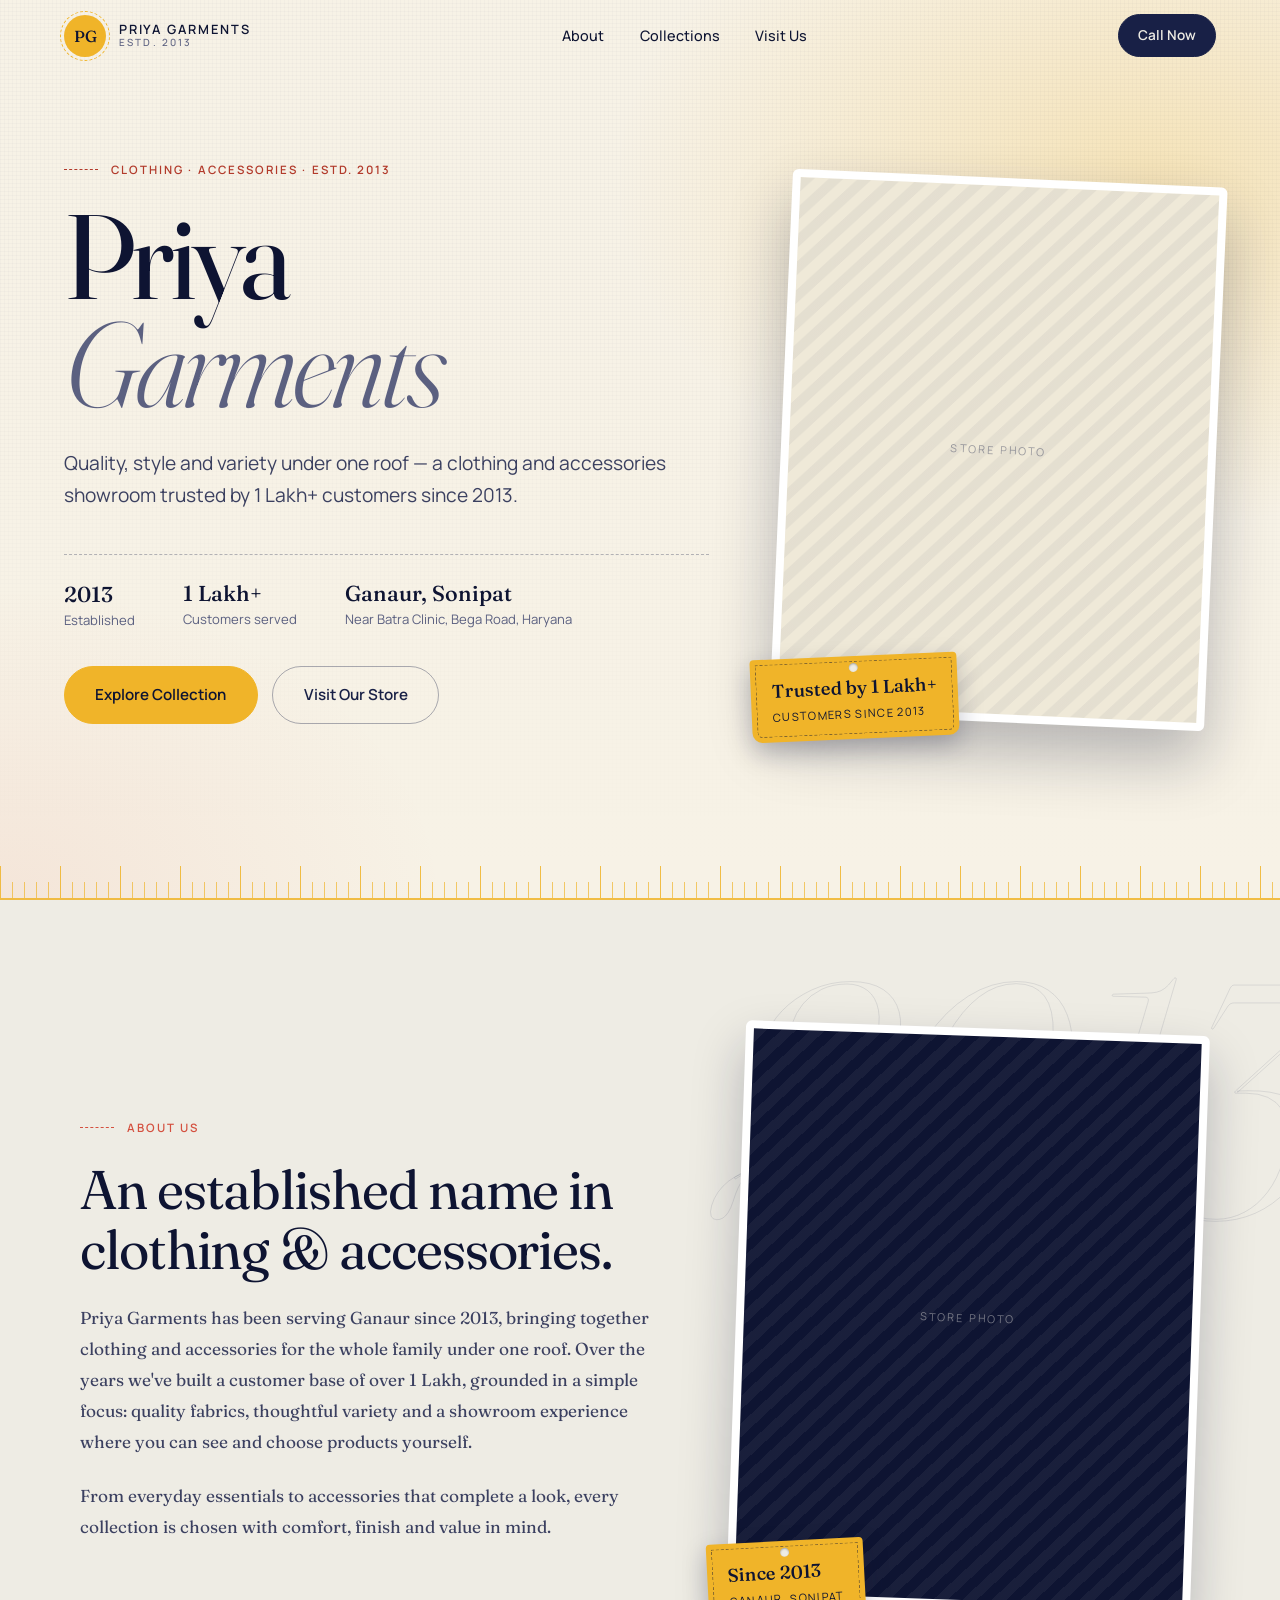
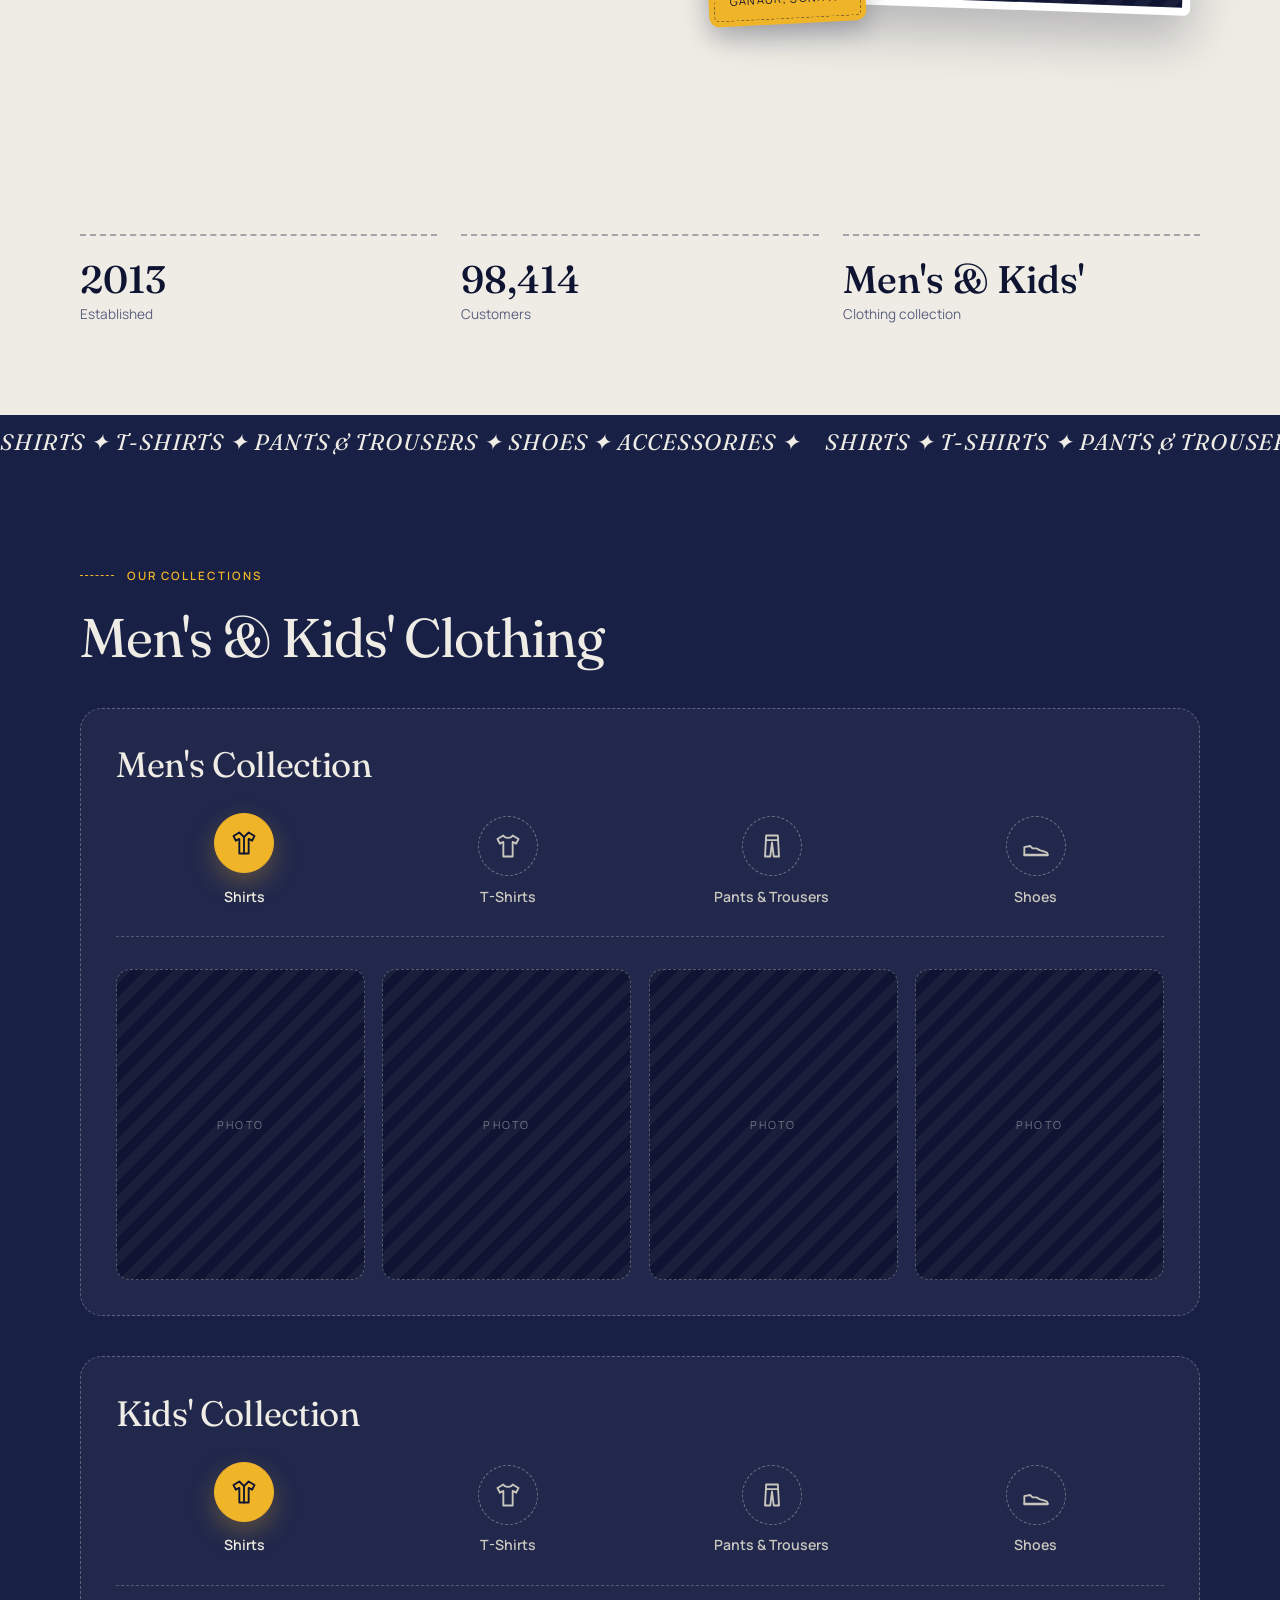
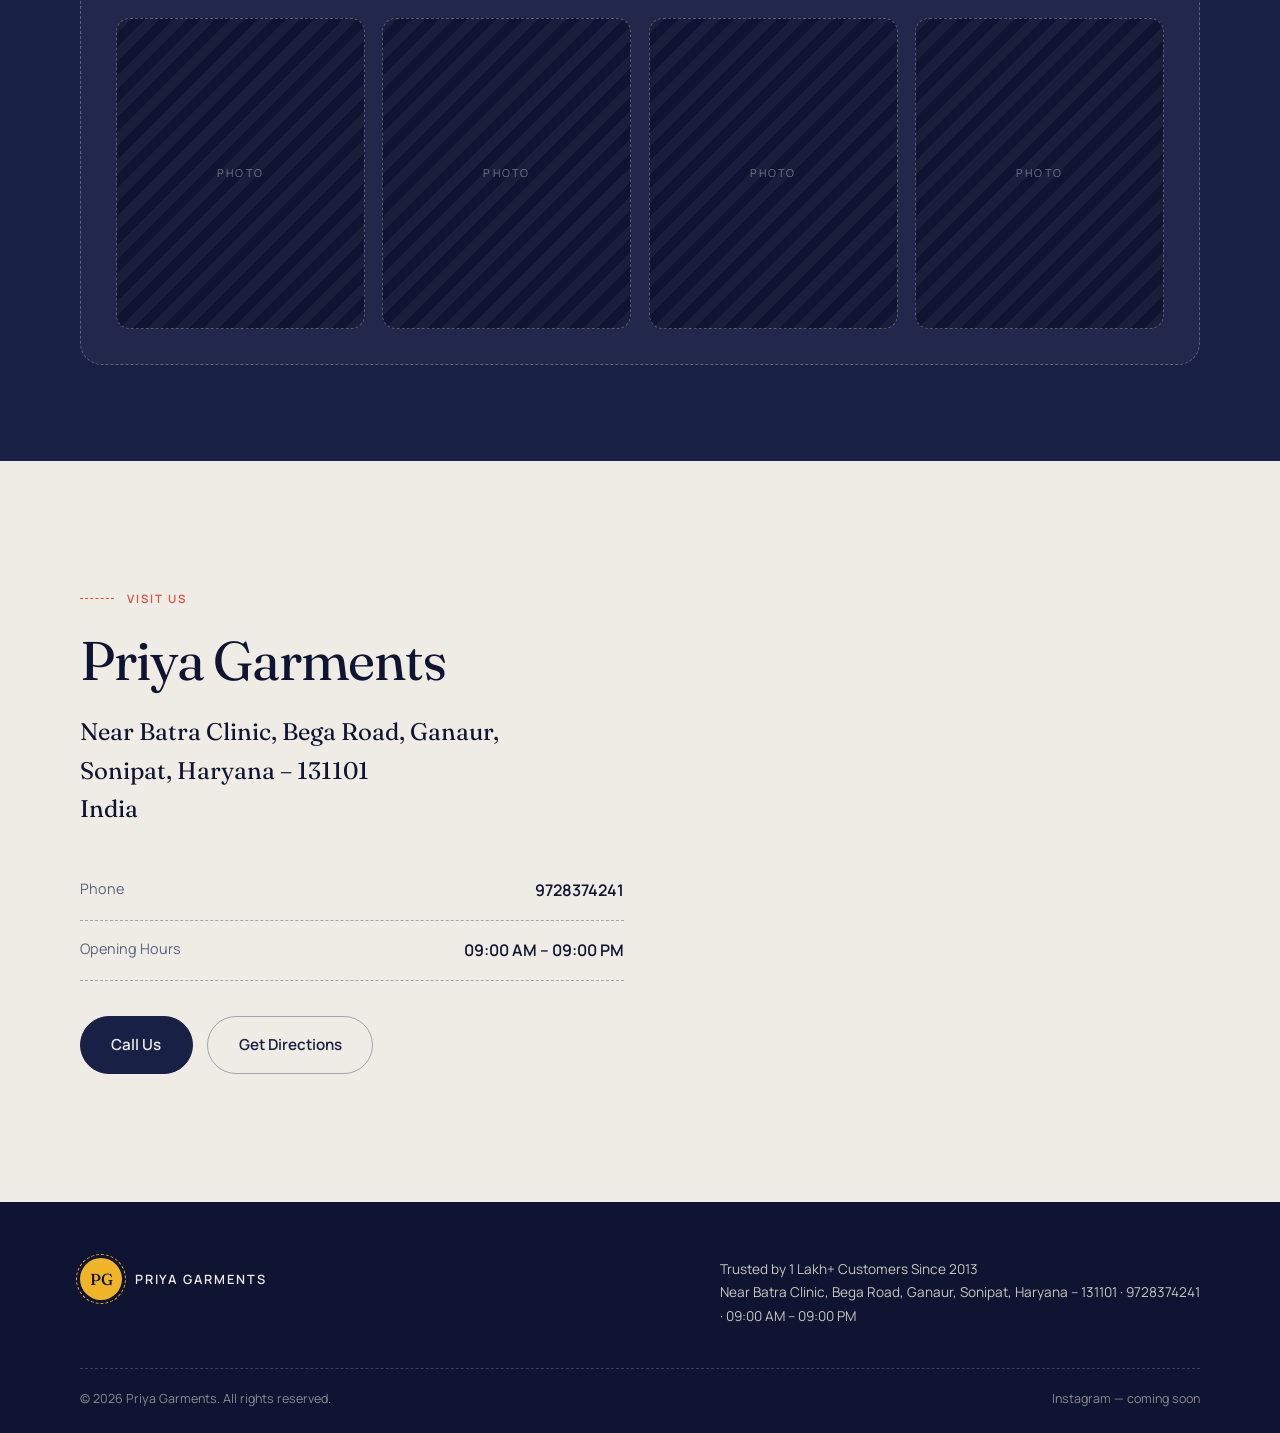
==== commit fb95deb9: "Done" ====
--- a/index.html
+++ b/index.html
@@ -12,35 +12,47 @@
     <link
         href="https://fonts.googleapis.com/css2?family=Fraunces:ital,opsz,wght@0,9..144,300;0,9..144,400;0,9..144,500;1,9..144,400;1,9..144,600&family=Manrope:wght@400;500;600&display=swap"
         rel="stylesheet">
+        <script>document.documentElement.classList.add('js')</script>
     <link rel="stylesheet" href="style.css">
 </head>
 
 <body>
 
     <header id="siteHeader">
-        <a href="#top" class="mark">
-            <span class="mono">PG</span>
-            <span class="name">PRIYA GARMENTS<small>ESTD. 2013</small></span>
-        </a>
-        <nav class="links">
-            <a href="#about">About</a>
-            <a href="#collections" data-open>Collections</a>
-            <a href="#visit">Visit Us</a>
-        </nav>
-        <button class="burger" id="burger" aria-label="Menu"
-            aria-expanded="false"><span></span><span></span><span></span></button>
-    </header>
+    <a href="#top" class="mark">
+        <span class="mono">PG</span>
+        <span class="name">PRIYA GARMENTS<small>ESTD. 2013</small></span>
+    </a>
+    <nav class="links">
+        <a href="#about">About</a>
+        <a href="#collections">Collections</a>
+        <a href="#visit">Visit Us</a>
+    </nav>
+    <a href="tel:+919728374241" class="nav-cta">Call Now</a>
+    <button class="burger" id="burger" aria-label="Menu" aria-controls="mobileMenu"
+        aria-expanded="false"><span></span><span></span><span></span></button>
+    <div class="progress" id="progress"></div>
+</header>
 
     <div class="mobile-menu" id="mobileMenu">
         <a href="#about">About</a>
         <a href="#collections" data-open>Collections</a>
         <a href="#visit">Visit Us</a>
+        <a href="tel:+919728374241">Call Us</a>
     </div>
 
-    <main id="top">
+        <main id="top">
 
         <section class="hero">
-            <div class="eyebrow">CLOTHING · ACCESSORIES · ESTD. 2013</div>
+            <figure class="hero-photo">
+                <div class="ph">
+                    <img src="store.jpg" alt="Priya Garments showroom in Ganaur, Sonipat" width="800" height="1000"
+                        fetchpriority="high" onerror="this.remove()">
+                    <span>STORE PHOTO</span>
+                </div>
+                <figcaption class="hang-tag"><b>Trusted by 1 Lakh+</b><small>Customers since 2013</small></figcaption>
+            </figure>
+            <div class="eyebrow dark">CLOTHING · ACCESSORIES · ESTD. 2013</div>
             <h1>Priya<br><em>Garments</em></h1>
             <p class="tagline">Quality, style and variety under one roof — a clothing and accessories showroom trusted
                 by 1 Lakh+ customers since 2013.</p>
@@ -50,89 +62,138 @@
                 <div><b>Ganaur, Sonipat</b>Near Batra Clinic, Bega Road, Haryana</div>
             </div>
             <div class="cta-row">
-                <a href="#collections" class="btn" data-open>Explore Collection</a>
-                <a href="#visit" class="btn ghost">Visit Our Store</a>
+                <a href="#collections" class="btn">Explore Collection</a>
+                <a href="#visit" class="btn ghost dark">Visit Our Store</a>
             </div>
         </section>
 
         <section id="about" class="about">
-            <div class="wrap">
-                <div class="eyebrow dark">ABOUT US</div>
-                <h2>An established name in clothing &amp; accessories.</h2>
-                <p>Priya Garments has been serving Ganaur since 2013, bringing together clothing and accessories for the
+    <div class="wrap">
+        <div class="about-grid">
+            <div class="about-text">
+                <div class="eyebrow dark reveal">ABOUT US</div>
+                <h2 class="split">An established name in clothing &amp; accessories.</h2>
+                <p class="reveal">Priya Garments has been serving Ganaur since 2013, bringing together clothing and accessories for the
                     whole family under one roof. Over the years we've built a customer base of over 1 Lakh, grounded in
                     a simple focus: quality fabrics, thoughtful variety and a showroom experience where you can see and
                     choose products yourself.</p>
-                <p>From everyday essentials to accessories that complete a look, every collection is chosen with
+                <p class="reveal" style="--d:.12s">From everyday essentials to accessories that complete a look, every collection is chosen with
                     comfort, finish and value in mind.</p>
-                <div class="stat-row">
-                    <div class="stat"><b>2013</b><span>Established</span></div>
-                    <div class="stat"><b>1 Lakh+</b><span>Customers</span></div>
-                    <div class="stat"><b>Men's &amp; Kid's</b><span>Clothing collection</span></div>
-                </div>
-            </div>
-        </section>
+            </div>
+            <figure class="about-photo reveal" style="--d:.2s">
+                <div class="ph"><span>STORE PHOTO</span></div>
+                <figcaption class="hang-tag"><b>Since 2013</b><small>Ganaur, Sonipat</small></figcaption>
+            </figure>
+        </div>
+
+        <ul class="labels">
+            <li class="label reveal"><small>FABRIC</small><b>Quality you can feel</b></li>
+            <li class="label reveal" style="--d:.12s"><small>RANGE</small><b>Thoughtful variety</b></li>
+            <li class="label reveal" style="--d:.24s"><small>SHOWROOM</small><b>See &amp; choose yourself</b></li>
+        </ul>
+
+        <div class="stat-row">
+            <div class="stat reveal"><b data-count="2013" data-from="1990">2013</b><span>Established</span></div>
+            <div class="stat reveal" style="--d:.12s"><b data-count="100000" data-final="1 Lakh+">1 Lakh+</b><span>Customers</span></div>
+            <div class="stat reveal" style="--d:.24s"><b>Men's &amp; Kids'</b><span>Clothing collection</span></div>
+        </div>
+    </div>
+
+    <div class="ticker" aria-hidden="true">
+        <div class="track">
+            <span>SHIRTS ✦ T-SHIRTS ✦ PANTS &amp; TROUSERS ✦ SHOES ✦ ACCESSORIES ✦ </span>
+            <span>SHIRTS ✦ T-SHIRTS ✦ PANTS &amp; TROUSERS ✦ SHOES ✦ ACCESSORIES ✦ </span>
+        </div>
+    </div>
+</section>
 
         <section id="collections" class="collections">
+            <svg width="0" height="0" style="position:absolute" aria-hidden="true"><symbol id="i-shirt" viewBox="0 0 24 24"><path d="M8 3 3 6l2 4 3-1.5V21h8V8.5L19 10l2-4-5-3-4 4z"/><path d="M12 7v14"/></symbol><symbol id="i-tee" viewBox="0 0 24 24"><path d="M8 3 3 6l2 4 3-1.5V21h8V8.5L19 10l2-4-5-3c-.5 1.2-1.9 2-4 2S8.500 4.200 8 3z"/></symbol><symbol id="i-pants" viewBox="0 0 24 24"><path d="M7 3h10l1 18h-4.500L12 9l-1.500 12H6z"/><path d="M7 7h10"/></symbol><symbol id="i-shoe" viewBox="0 0 24 24"><path d="M2 17v-4l5-1 2 2h3c1 0 2 1 3 1.500l5 1.500c1 .3 2 1 2 2v1H2z"/><path d="M2 19.500h20"/></symbol></svg>
             <div class="wrap">
-                <button class="toggle" id="toggle" aria-expanded="false" aria-controls="panel">
-                    <span><span class="t">Our Collections</span><span class="s">MEN'S &amp; KID'S CLOTHING</span></span>
-                    <i class="chev"></i>
-                </button>
-                <div class="panel" id="panel">
-                    <div class="panel-in">
-                        <div class="slider">
-                            <div class="track" id="track">
-                                <article class="slide">
-                                    <h3>Men's Collection</h3>
-                                    <div class="tiles">
-                                        <div class="tile">
-                                            <div class="ph"><span>PHOTO</span></div>
-                                            <h4>Shirts</h4>
-                                        </div>
-                                        <div class="tile">
-                                            <div class="ph"><span>PHOTO</span></div>
-                                            <h4>Pants &amp; Trousers</h4>
-                                        </div>
-                                        <div class="tile">
-                                            <div class="ph"><span>PHOTO</span></div>
-                                            <h4>T-Shirts</h4>
-                                        </div>
-                                        <div class="tile">
-                                            <div class="ph"><span>PHOTO</span></div>
-                                            <h4>Shoes</h4>
-                                        </div>
-                                    </div>
-                                </article>
-                                <article class="slide">
-                                    <h3>Kids' Collection</h3>
-                                    <div class="tiles">
-                                        <div class="tile">
-                                            <div class="ph"><span>PHOTO</span></div>
-                                            <h4>Shirts</h4>
-                                        </div>
-                                        <div class="tile">
-                                            <div class="ph"><span>PHOTO</span></div>
-                                            <h4>Pants &amp; Trousers</h4>
-                                        </div>
-                                        <div class="tile">
-                                            <div class="ph"><span>PHOTO</span></div>
-                                            <h4>T-Shirts</h4>
-                                        </div>
-                                        <div class="tile">
-                                            <div class="ph"><span>PHOTO</span></div>
-                                            <h4>Shoes</h4>
-                                        </div>
-                                    </div>
-                                </article>
-                            </div>
-                            <div class="dots" id="dots"><button class="on"
-                                    aria-label="Men's collection"></button><button
-                                    aria-label="Kids' collection"></button></div>
-                            <p class="hint">Swipe left to see Kids' collection</p>
-                        </div>
-                    </div>
-                </div>
+                <div class="eyebrow">OUR COLLECTIONS</div>
+                <h2>Men's &amp; Kids' Clothing</h2>
+            <div class="coll" data-coll>
+                <h3 class="coll-title">Men's Collection</h3>
+                <div class="tabs" role="tablist" aria-label="Men's Collection categories">
+                    <button class="tab on" role="tab" id="tab-men-shirts" aria-controls="men-shirts" aria-selected="true"><span class="ico"><svg viewBox="0 0 24 24" aria-hidden="true"><use href="#i-shirt"/></svg></span><span>Shirts</span></button>
+                    <button class="tab" role="tab" id="tab-men-tshirts" aria-controls="men-tshirts" aria-selected="false"><span class="ico"><svg viewBox="0 0 24 24" aria-hidden="true"><use href="#i-tee"/></svg></span><span>T-Shirts</span></button>
+                    <button class="tab" role="tab" id="tab-men-pants" aria-controls="men-pants" aria-selected="false"><span class="ico"><svg viewBox="0 0 24 24" aria-hidden="true"><use href="#i-pants"/></svg></span><span>Pants &amp; Trousers</span></button>
+                    <button class="tab" role="tab" id="tab-men-shoes" aria-controls="men-shoes" aria-selected="false"><span class="ico"><svg viewBox="0 0 24 24" aria-hidden="true"><use href="#i-shoe"/></svg></span><span>Shoes</span></button>
+                </div>
+                    <div class="tpanel" role="tabpanel" id="men-shirts" aria-labelledby="tab-men-shirts">
+                        <div class="tiles">
+                            <div class="tile"><div class="ph"><span>PHOTO</span></div></div>
+                            <div class="tile"><div class="ph"><span>PHOTO</span></div></div>
+                            <div class="tile"><div class="ph"><span>PHOTO</span></div></div>
+                            <div class="tile"><div class="ph"><span>PHOTO</span></div></div>
+                        </div>
+                    </div>
+                    <div class="tpanel" role="tabpanel" id="men-tshirts" aria-labelledby="tab-men-tshirts" hidden>
+                        <div class="tiles">
+                            <div class="tile"><div class="ph"><span>PHOTO</span></div></div>
+                            <div class="tile"><div class="ph"><span>PHOTO</span></div></div>
+                            <div class="tile"><div class="ph"><span>PHOTO</span></div></div>
+                            <div class="tile"><div class="ph"><span>PHOTO</span></div></div>
+                        </div>
+                    </div>
+                    <div class="tpanel" role="tabpanel" id="men-pants" aria-labelledby="tab-men-pants" hidden>
+                        <div class="tiles">
+                            <div class="tile"><div class="ph"><span>PHOTO</span></div></div>
+                            <div class="tile"><div class="ph"><span>PHOTO</span></div></div>
+                            <div class="tile"><div class="ph"><span>PHOTO</span></div></div>
+                            <div class="tile"><div class="ph"><span>PHOTO</span></div></div>
+                        </div>
+                    </div>
+                    <div class="tpanel" role="tabpanel" id="men-shoes" aria-labelledby="tab-men-shoes" hidden>
+                        <div class="tiles">
+                            <div class="tile"><div class="ph"><span>PHOTO</span></div></div>
+                            <div class="tile"><div class="ph"><span>PHOTO</span></div></div>
+                            <div class="tile"><div class="ph"><span>PHOTO</span></div></div>
+                            <div class="tile"><div class="ph"><span>PHOTO</span></div></div>
+                        </div>
+                    </div>
+            </div>
+            <div class="coll" data-coll>
+                <h3 class="coll-title">Kids' Collection</h3>
+                <div class="tabs" role="tablist" aria-label="Kids' Collection categories">
+                    <button class="tab on" role="tab" id="tab-kids-shirts" aria-controls="kids-shirts" aria-selected="true"><span class="ico"><svg viewBox="0 0 24 24" aria-hidden="true"><use href="#i-shirt"/></svg></span><span>Shirts</span></button>
+                    <button class="tab" role="tab" id="tab-kids-tshirts" aria-controls="kids-tshirts" aria-selected="false"><span class="ico"><svg viewBox="0 0 24 24" aria-hidden="true"><use href="#i-tee"/></svg></span><span>T-Shirts</span></button>
+                    <button class="tab" role="tab" id="tab-kids-pants" aria-controls="kids-pants" aria-selected="false"><span class="ico"><svg viewBox="0 0 24 24" aria-hidden="true"><use href="#i-pants"/></svg></span><span>Pants &amp; Trousers</span></button>
+                    <button class="tab" role="tab" id="tab-kids-shoes" aria-controls="kids-shoes" aria-selected="false"><span class="ico"><svg viewBox="0 0 24 24" aria-hidden="true"><use href="#i-shoe"/></svg></span><span>Shoes</span></button>
+                </div>
+                    <div class="tpanel" role="tabpanel" id="kids-shirts" aria-labelledby="tab-kids-shirts">
+                        <div class="tiles">
+                            <div class="tile"><div class="ph"><span>PHOTO</span></div></div>
+                            <div class="tile"><div class="ph"><span>PHOTO</span></div></div>
+                            <div class="tile"><div class="ph"><span>PHOTO</span></div></div>
+                            <div class="tile"><div class="ph"><span>PHOTO</span></div></div>
+                        </div>
+                    </div>
+                    <div class="tpanel" role="tabpanel" id="kids-tshirts" aria-labelledby="tab-kids-tshirts" hidden>
+                        <div class="tiles">
+                            <div class="tile"><div class="ph"><span>PHOTO</span></div></div>
+                            <div class="tile"><div class="ph"><span>PHOTO</span></div></div>
+                            <div class="tile"><div class="ph"><span>PHOTO</span></div></div>
+                            <div class="tile"><div class="ph"><span>PHOTO</span></div></div>
+                        </div>
+                    </div>
+                    <div class="tpanel" role="tabpanel" id="kids-pants" aria-labelledby="tab-kids-pants" hidden>
+                        <div class="tiles">
+                            <div class="tile"><div class="ph"><span>PHOTO</span></div></div>
+                            <div class="tile"><div class="ph"><span>PHOTO</span></div></div>
+                            <div class="tile"><div class="ph"><span>PHOTO</span></div></div>
+                            <div class="tile"><div class="ph"><span>PHOTO</span></div></div>
+                        </div>
+                    </div>
+                    <div class="tpanel" role="tabpanel" id="kids-shoes" aria-labelledby="tab-kids-shoes" hidden>
+                        <div class="tiles">
+                            <div class="tile"><div class="ph"><span>PHOTO</span></div></div>
+                            <div class="tile"><div class="ph"><span>PHOTO</span></div></div>
+                            <div class="tile"><div class="ph"><span>PHOTO</span></div></div>
+                            <div class="tile"><div class="ph"><span>PHOTO</span></div></div>
+                        </div>
+                    </div>
+            </div>
             </div>
         </section>
 
--- a/style.css
+++ b/style.css
@@ -1,604 +1,402 @@
+/* Priya Garments — indigo cloth, chalk lines, tape-measure ruler */
 :root {
-    --dark: #0f2318;
-    --dark-2: #1a3324;
-    --header: #16291e;
-    --green: #4f9a68;
-    --green-dk: #2d6a4a;
-    --cream: #faf8f1;
-    --white: #fff;
-    --ink: #1a2a20;
-    --muted: #5d6b62;
-    --line: #e2e0d4;
-    --on-dark: #e9efe6;
-    --on-dark-mute: #b9c5bb;
-    --gold: #c8a862;
-    --serif: 'Fraunces', Georgia, serif;
-    --sans: 'Manrope', system-ui, -apple-system, Segoe UI, sans-serif;
-}
-
-* {
-    box-sizing: border-box;
-    margin: 0;
-    padding: 0
-}
-
-html {
-    scroll-behavior: smooth
-}
-
+  --indigo: #182046;
+  --indigo-deep: #0e1432;
+  --chalk: #eeece4;
+  --chalk-dim: #c9c7bd;
+  --thread: #f0b429;
+  --madder: #d4503f;
+  --serif: 'Fraunces', Georgia, serif;
+  --sans: 'Manrope', system-ui, sans-serif;
+  --ease: cubic-bezier(.2, .7, .2, 1);
+  --pad: clamp(1.25rem, 5vw, 4rem);
+}
+
+*, *::before, *::after { box-sizing: border-box; margin: 0; padding: 0; }
+html { scroll-behavior: smooth; scroll-padding-top: 76px; -webkit-text-size-adjust: 100%; }
 body {
-    font-family: var(--sans);
-    background: var(--cream);
-    color: var(--ink);
-    line-height: 1.65;
-    font-size: 16px;
-    -webkit-text-size-adjust: 100%
-}
-
-a {
-    color: inherit;
-    text-decoration: none
-}
-
-.wrap {
-    max-width: 1080px;
-    margin: 0 auto;
-    padding: 0 20px
-}
-
-section {
-    scroll-margin-top: 72px
-}
-
-h1,
-h2,
-h3 {
-    font-family: var(--serif);
-    font-weight: 300;
-    line-height: 1.15
-}
-
-.eyebrow {
-    font-size: .72rem;
-    font-weight: 500;
-    letter-spacing: .2em;
-    color: var(--green);
-    margin-bottom: .7rem
-}
-
-.eyebrow.dark {
-    color: var(--green-dk)
-}
-
-/* Header */
+  font-family: var(--sans); font-size: 1rem; line-height: 1.7;
+  background: var(--indigo-deep); color: var(--chalk);
+  overflow-x: hidden; -webkit-font-smoothing: antialiased;
+}
+a { color: inherit; text-decoration: none; }
+button { font: inherit; color: inherit; background: none; border: 0; cursor: pointer; }
+:focus-visible { outline: 2px solid var(--thread); outline-offset: 3px; }
+.wrap { width: min(1120px, 100% - 2 * var(--pad)); margin-inline: auto; }
+
+/* ---------- Header ---------- */
 #siteHeader {
-    position: sticky;
-    top: 0;
-    z-index: 50;
-    display: flex;
-    align-items: center;
-    justify-content: space-between;
-    padding: 12px 20px;
-    padding-top: calc(12px + env(safe-area-inset-top, 0px));
-    background: var(--header)
-}
-
-.mark {
-    display: flex;
-    align-items: center;
-    gap: 12px
-}
-
+  position: fixed; inset: 0 0 auto 0; z-index: 100;
+  display: flex; align-items: center; justify-content: space-between;
+  padding: calc(.9rem + env(safe-area-inset-top, 0px)) var(--pad) .9rem;
+  transition: background .4s var(--ease), padding .4s var(--ease), box-shadow .4s;
+}
+#siteHeader.scrolled {
+  background: rgba(14, 20, 50, .82);
+  -webkit-backdrop-filter: blur(14px) saturate(140%); backdrop-filter: blur(14px) saturate(140%);
+  padding-block: calc(.55rem + env(safe-area-inset-top, 0px)) .55rem;
+  box-shadow: 0 1px 0 rgba(238, 236, 228, .1);
+}
+.mark { display: inline-flex; align-items: center; gap: .8rem; }
 .mono {
-    width: 36px;
-    height: 36px;
-    border: 1px solid var(--green);
-    border-radius: 50%;
-    display: grid;
-    place-items: center;
-    font-family: var(--serif);
-    font-size: .85rem;
-    color: var(--green)
-}
-
-.name {
-    font-family: var(--serif);
-    font-weight: 500;
-    font-size: 1.05rem;
-    letter-spacing: .03em;
-    color: var(--on-dark);
-    line-height: 1.1
-}
-
-.name small {
-    display: block;
-    font-family: var(--sans);
-    font-size: .55rem;
-    letter-spacing: .22em;
-    color: var(--green);
-    margin-top: 5px
-}
-
-.links {
-    display: none;
-    gap: 30px;
-    font-size: .9rem;
-    color: var(--on-dark-mute)
-}
-
-.links a:hover {
-    color: #fff
-}
-
-.burger {
-    width: 40px;
-    height: 40px;
-    border: 0;
-    background: none;
-    display: flex;
-    flex-direction: column;
-    justify-content: center;
-    gap: 6px;
-    padding: 8px;
-    cursor: pointer
-}
-
+  display: grid; place-items: center; width: 42px; height: 42px; border-radius: 50%;
+  font: 500 1rem/1 var(--serif); color: var(--indigo-deep); background: var(--thread);
+  outline: 1px dashed var(--thread); outline-offset: 3px; /* stitched button */
+}
+.name { font-size: .8rem; font-weight: 600; letter-spacing: .16em; line-height: 1.2; }
+.name small { display: block; font-size: .62rem; font-weight: 500; letter-spacing: .22em; color: var(--chalk-dim); }
+.links { display: flex; gap: 2.2rem; }
+.links a { position: relative; font-size: .9rem; font-weight: 500; padding: .3rem 0; }
+.links a::after {
+  content: ''; position: absolute; left: 0; right: 0; bottom: -2px; height: 1px;
+  background: repeating-linear-gradient(90deg, var(--thread) 0 5px, transparent 5px 9px); /* stitch underline */
+  transform: scaleX(0); transform-origin: left; transition: transform .4s var(--ease);
+}
+.links a:hover::after { transform: scaleX(1); }
+
+.burger { display: none; width: 44px; height: 44px; position: relative; z-index: 120; }
 .burger span {
-    height: 1px;
-    background: var(--on-dark);
-    transition: .25s
-}
-
-.burger.on span:nth-child(1) {
-    transform: translateY(7px) rotate(45deg)
-}
-
-.burger.on span:nth-child(2) {
-    opacity: 0
-}
-
-.burger.on span:nth-child(3) {
-    transform: translateY(-7px) rotate(-45deg)
-}
+  position: absolute; left: 11px; right: 11px; height: 2px; background: var(--chalk);
+  transition: transform .4s var(--ease), opacity .2s, top .4s var(--ease);
+}
+.burger span:nth-child(1) { top: 15px; }
+.burger span:nth-child(2) { top: 21px; }
+.burger span:nth-child(3) { top: 27px; }
+.burger[aria-expanded="true"] span:nth-child(1) { top: 21px; transform: rotate(45deg); }
+.burger[aria-expanded="true"] span:nth-child(2) { opacity: 0; }
+.burger[aria-expanded="true"] span:nth-child(3) { top: 21px; transform: rotate(-45deg); }
 
 .mobile-menu {
-    display: none;
-    position: sticky;
-    top: 60px;
-    z-index: 49;
-    flex-direction: column;
-    background: var(--header);
-    border-top: 1px solid rgba(255, 255, 255, .08)
-}
-
-.mobile-menu.on {
-    display: flex
-}
-
+  position: fixed; inset: 0; z-index: 90; background: var(--indigo);
+  display: flex; flex-direction: column; justify-content: center; gap: 1.2rem; padding: var(--pad);
+  clip-path: circle(0 at calc(100% - 44px) 44px); visibility: hidden;
+  transition: clip-path .7s var(--ease), visibility 0s .7s;
+}
+.mobile-menu.open { clip-path: circle(150% at calc(100% - 44px) 44px); visibility: visible; transition: clip-path .7s var(--ease); }
 .mobile-menu a {
-    padding: 14px 20px;
-    color: var(--on-dark);
-    border-bottom: 1px solid rgba(255, 255, 255, .08)
-}
-
-/* Buttons */
+  font: 400 clamp(2.2rem, 10vw, 3.4rem)/1.1 var(--serif);
+  padding-bottom: 1rem; border-bottom: 1px dashed rgba(238, 236, 228, .25);
+  opacity: 0; transform: translateY(20px); transition: opacity .5s, transform .5s var(--ease);
+}
+.mobile-menu.open a { opacity: 1; transform: none; }
+.mobile-menu.open a:nth-child(1) { transition-delay: .25s; }
+.mobile-menu.open a:nth-child(2) { transition-delay: .32s; }
+.mobile-menu.open a:nth-child(3) { transition-delay: .39s; }
+
+/* ---------- Buttons ---------- */
 .btn {
-    display: inline-block;
-    padding: 14px 26px;
-    font-size: .88rem;
-    font-weight: 500;
-    letter-spacing: .02em;
-    border: 1px solid rgba(255, 255, 255, .35);
-    color: var(--on-dark);
-    background: transparent;
-    transition: .2s;
-    cursor: pointer;
-    font-family: var(--sans)
-}
-
-.btn:hover {
-    background: rgba(255, 255, 255, .08);
-    border-color: var(--green)
-}
-
-.btn.ghost {
-    border-color: rgba(255, 255, 255, .25)
-}
-
-.btn.dark {
-    background: var(--dark);
-    color: #fff;
-    border-color: var(--dark)
-}
-
-.btn.dark:hover {
-    background: var(--dark-2)
-}
-
-.btn.ghost.dark {
-    background: transparent;
-    color: var(--ink);
-    border-color: #8b9a90
-}
-
-.btn.ghost.dark:hover {
-    background: rgba(15, 35, 24, .06)
-}
-
-.cta-row {
-    display: flex;
-    flex-wrap: wrap;
-    gap: 12px;
-    margin-top: 1.6rem
-}
-
-/* Hero */
+  position: relative; overflow: hidden; isolation: isolate;
+  display: inline-flex; align-items: center; justify-content: center;
+  padding: .95rem 1.9rem; border-radius: 999px; border: 1px solid var(--thread);
+  background: var(--thread); color: var(--indigo-deep); font-weight: 600; font-size: .95rem;
+  transition: transform .35s var(--ease), box-shadow .35s var(--ease), color .35s;
+}
+.btn::before {
+  content: ''; position: absolute; inset: 0; z-index: -1; background: var(--chalk);
+  transform: translateY(101%); transition: transform .45s var(--ease);
+}
+.btn:hover { transform: translateY(-2px); box-shadow: 0 10px 28px rgba(240, 180, 41, .25); }
+.btn:hover::before { transform: none; }
+.btn:active { transform: scale(.97); }
+.btn.ghost { background: transparent; color: var(--chalk); border-color: rgba(238, 236, 228, .4); }
+.btn.ghost::before { background: var(--chalk); }
+.btn.ghost:hover { color: var(--indigo-deep); box-shadow: none; }
+.btn.dark { background: var(--indigo); color: var(--chalk); border-color: var(--indigo); }
+.btn.dark::before { background: var(--thread); }
+.btn.dark:hover { color: var(--indigo-deep); box-shadow: 0 10px 28px rgba(24, 32, 70, .25); }
+.btn.ghost.dark { background: transparent; color: var(--indigo); border-color: rgba(24, 32, 70, .35); }
+.btn.ghost.dark::before { background: var(--indigo); }
+.btn.ghost.dark:hover { color: var(--chalk); }
+.cta-row { display: flex; flex-wrap: wrap; gap: .9rem; margin-top: 2.2rem; }
+
+.eyebrow { display: flex; align-items: center; gap: .8rem; font-size: .72rem; font-weight: 600; letter-spacing: .18em; color: var(--thread); margin-bottom: 1.4rem; }
+.eyebrow::before { content: ''; width: 34px; border-top: 1px dashed currentColor; }
+.eyebrow.dark { color: var(--madder); }
+
+/* ---------- Hero ---------- */
 .hero {
-    background: linear-gradient(160deg, var(--dark) 0%, var(--dark-2) 100%);
-    padding: 44px 20px 40px;
-    color: var(--on-dark)
-}
-
-.hero h1 {
-    font-size: clamp(2.6rem, 11vw, 4.2rem);
-    color: #f4f1e6;
-    margin-bottom: 1rem
-}
-
-.hero h1 em {
-    font-style: italic;
-    font-weight: 400;
-    color: var(--green)
-}
-
-.tagline {
-    color: var(--on-dark-mute);
-    font-size: 1.05rem;
-    max-width: 34rem
-}
-
-.meta {
-    display: flex;
-    flex-wrap: wrap;
-    gap: 14px 0;
-    margin-top: 1.8rem
-}
-
-.meta div {
-    border-left: 1px solid rgba(255, 255, 255, .18);
-    padding: 2px 16px;
-    font-size: .85rem;
-    color: var(--on-dark-mute)
-}
-
-.meta div:first-child {
-    padding-left: 0;
-    border-left: 0
-}
-
-.meta b {
-    display: block;
-    font-family: var(--serif);
-    font-style: italic;
-    font-weight: 600;
-    font-size: 1.05rem;
-    color: #f4f1e6
-}
-
-/* About */
-.about {
-    padding: 36px 0 24px
-}
-
-.about h2 {
-    font-size: clamp(1.7rem, 6.5vw, 2.4rem);
-    margin-bottom: .9rem;
-    color: var(--ink)
-}
-
-.about p {
-    color: var(--muted);
-    max-width: 40rem
-}
-
-.about p+p {
-    margin-top: .9rem
-}
-
-.stat-row {
-    display: flex;
-    flex-wrap: wrap;
-    gap: 18px 36px;
-    margin-top: 1.6rem
-}
-
-.stat b {
-    display: block;
-    font-family: var(--serif);
-    font-weight: 400;
-    font-size: 1.9rem;
-    color: var(--green-dk);
-    line-height: 1.1
-}
-
-.stat span {
-    font-size: .8rem;
-    color: var(--muted)
-}
-
-/* Collections */
-.collections {
-    padding: 12px 0 32px
-}
-
-.toggle {
-    width: 100%;
-    display: flex;
-    align-items: center;
-    justify-content: space-between;
-    gap: 12px;
-    background: var(--dark);
-    color: #f4f1e6;
-    border: 1px solid rgba(255, 255, 255, .1);
-    padding: 20px 22px;
-    cursor: pointer;
-    text-align: left;
-    font-family: var(--sans)
-}
-
-.toggle .t {
-    font-family: var(--serif);
-    font-weight: 300;
-    font-size: 1.6rem;
-    display: block;
-    line-height: 1.2
-}
-
-.toggle .s {
-    font-size: .66rem;
-    letter-spacing: .2em;
-    color: var(--green)
-}
-
-.chev {
-    width: 11px;
-    height: 11px;
-    border-right: 1.5px solid var(--gold);
-    border-bottom: 1.5px solid var(--gold);
-    transform: rotate(45deg);
-    transition: transform .3s;
-    margin-right: 4px;
-    flex: none
-}
-
-.collections.open .chev {
-    transform: rotate(-135deg)
-}
-
-.panel {
-    display: grid;
-    grid-template-rows: 0fr;
-    transition: grid-template-rows .4s ease;
-    visibility: hidden
-}
-
-.collections.open .panel {
-    grid-template-rows: 1fr;
-    visibility: visible
-}
-
-.panel-in {
-    overflow: hidden
-}
-
-.slider {
-    padding-top: 14px
-}
-
-.track {
-    display: flex;
-    gap: 12px;
-    overflow-x: auto;
-    scroll-snap-type: x mandatory;
-    -webkit-overflow-scrolling: touch;
-    scrollbar-width: none
-}
-
-.track::-webkit-scrollbar {
-    display: none
-}
-
-.slide {
-    flex: 0 0 88%;
-    scroll-snap-align: center;
-    border: 1px solid var(--line);
-    background: #fff;
-    padding: 18px
-}
-
-.slide h3 {
-    font-size: 1.5rem;
-    font-weight: 300;
-    margin-bottom: 14px;
-    color: var(--ink)
-}
-
-.tiles {
-    display: grid;
-    grid-template-columns: 1fr 1fr;
-    gap: 12px
-}
-
+  position: relative; min-height: 100svh; display: flex; flex-direction: column; justify-content: center;
+  padding: 8rem var(--pad) 9rem; overflow: hidden;
+  background:
+    radial-gradient(60% 50% at 85% 15%, rgba(240, 180, 41, .16), transparent 70%),
+    radial-gradient(70% 60% at 0% 100%, rgba(212, 80, 63, .18), transparent 70%),
+    linear-gradient(180deg, var(--indigo) 0%, var(--indigo-deep) 100%);
+}
+/* woven cloth texture */
+.hero::before {
+  content: ''; position: absolute; inset: 0; pointer-events: none; opacity: .5;
+  background:
+    repeating-linear-gradient(0deg, rgba(238, 236, 228, .035) 0 1px, transparent 1px 4px),
+    repeating-linear-gradient(90deg, rgba(238, 236, 228, .035) 0 1px, transparent 1px 4px);
+  -webkit-mask-image: linear-gradient(180deg, #000 30%, transparent);
+  mask-image: linear-gradient(180deg, #000 30%, transparent);
+}
+/* tape-measure ruler */
+.hero::after {
+  content: ''; position: absolute; left: 0; right: 0; bottom: 0; height: 64px;
+  background:
+    repeating-linear-gradient(90deg, var(--thread) 0 1.5px, transparent 1.5px 60px) bottom / 100% 34px no-repeat,
+    repeating-linear-gradient(90deg, rgba(240, 180, 41, .8) 0 1px, transparent 1px 12px) bottom / 100% 18px no-repeat,
+    linear-gradient(var(--thread), var(--thread)) bottom / 100% 2px no-repeat;
+  opacity: .85; animation: unroll 1.6s .5s var(--ease) both;
+}
+@keyframes unroll { from { clip-path: inset(0 100% 0 0); } to { clip-path: inset(0); } }
+
+.hero > * { position: relative; z-index: 1; animation: rise .9s var(--ease) both; }
+.hero .eyebrow { animation-delay: .1s; }
+.hero h1 { animation-delay: .2s; }
+.hero .tagline { animation-delay: .35s; }
+.hero .meta { animation-delay: .45s; }
+.hero .cta-row { animation-delay: .55s; }
+@keyframes rise { from { opacity: 0; transform: translateY(26px); } to { opacity: 1; transform: none; } }
+
+.hero h1 { font: 400 clamp(3.6rem, 14vw, 10rem)/.9 var(--serif); letter-spacing: -.035em; font-variation-settings: 'opsz' 144; }
+.hero h1 em { font-style: italic; font-weight: 300; color: var(--chalk-dim); }
+.tagline { max-width: 34rem; margin-top: 1.8rem; font-size: clamp(1rem, 2.2vw, 1.2rem); color: var(--chalk-dim); }
+.meta { display: flex; flex-wrap: wrap; gap: 1rem 3rem; margin-top: 2.6rem; padding-top: 1.6rem; border-top: 1px dashed rgba(238, 236, 228, .25); max-width: 48rem; }
+.meta div { font-size: .82rem; color: var(--chalk-dim); }
+.meta b { display: block; font: 500 1.35rem/1.3 var(--serif); color: var(--chalk); }
+
+/* ---------- About ---------- */
+.about { background: var(--chalk); color: var(--indigo-deep); padding: clamp(4rem, 10vw, 8rem) 0; }
+.about h2, .visit h2 { font: 400 clamp(2rem, 5vw, 3.4rem)/1.1 var(--serif); letter-spacing: -.02em; max-width: 18ch; }
+.about p { max-width: 62ch; margin-top: 1.4rem; color: #3b4060; font-family: var(--serif); font-size: 1.08rem; line-height: 1.8; }
+.stat-row { display: grid; grid-template-columns: repeat(3, 1fr); gap: 1.5rem; margin-top: 3.5rem; }
+.stat { padding: 1.4rem 0 0; border-top: 2px dashed rgba(24, 32, 70, .35); }
+.stat b { display: block; font: 500 clamp(1.5rem, 3.4vw, 2.4rem)/1.1 var(--serif); }
+.stat span { font-size: .85rem; color: #5b6080; }
+/* Reveal + word-by-word heading (only when JS is active) */
+.js .reveal {
+  opacity: 0; transform: translateY(24px);
+  transition: opacity .8s var(--ease), transform .8s var(--ease);
+  transition-delay: var(--d, 0s);
+}
+.js .reveal.in { opacity: 1; transform: none; }
+
+.split .w { display: inline-block; overflow: hidden; vertical-align: top; padding-bottom: .12em; margin-bottom: -.12em; }
+.split .w > span { display: inline-block; }
+.js .split .w > span {
+  transform: translateY(110%);
+  transition: transform .9s var(--ease);
+  transition-delay: calc(var(--i) * 60ms);
+}
+.js .split.in .w > span { transform: none; }
+/* About: layout upgrade */
+.about { position: relative; overflow: hidden; padding-bottom: 0; }
+.about::before { /* giant watermark year */
+  content: '2013'; position: absolute; right: -2vw; top: 2rem; z-index: 0;
+  font: 300 italic clamp(9rem, 26vw, 22rem)/1 var(--serif); letter-spacing: -.04em;
+  color: transparent; -webkit-text-stroke: 1px rgba(24, 32, 70, .1); pointer-events: none;
+}
+.about .wrap { position: relative; z-index: 1; }
+.about-grid { display: grid; grid-template-columns: 1.25fr 1fr; gap: clamp(2rem, 6vw, 5rem); align-items: center; }
+
+.about-photo { position: relative; transform: rotate(2deg); margin: 0 0 1.5rem; }
+.js .about-photo.reveal { transform: translateY(24px) rotate(2deg); }
+.js .about-photo.reveal.in { transform: rotate(2deg); }
+.about-photo .ph { border-radius: 6px; border: 8px solid #fff; box-shadow: 0 24px 50px rgba(14, 20, 50, .25); }
+.hang-tag {
+  position: absolute; left: -1.2rem; bottom: -1.4rem; transform: rotate(-5deg);
+  padding: 1.3rem 1.3rem .8rem; background: var(--thread); color: var(--indigo-deep);
+  border-radius: 4px 4px 10px 10px; box-shadow: 0 10px 24px rgba(14, 20, 50, .25);
+  outline: 1px dashed rgba(14, 20, 50, .5); outline-offset: -6px;
+}
+.hang-tag::before { /* punched hole */
+  content: ''; position: absolute; top: .45rem; left: 50%; width: 9px; height: 9px;
+  margin-left: -4.5px; border-radius: 50%; background: var(--chalk); box-shadow: inset 0 1px 2px rgba(0,0,0,.3);
+}
+.hang-tag b { display: block; font: 500 1.15rem/1.2 var(--serif); }
+.hang-tag small { font-size: .7rem; letter-spacing: .12em; text-transform: uppercase; }
+
+.labels { list-style: none; display: grid; grid-template-columns: repeat(3, 1fr); gap: 1rem; margin-top: 4rem; }
+.label {
+  position: relative; padding: 1.1rem 1.2rem 1.1rem 2.6rem; background: #fff; border-radius: 4px;
+  border: 1.5px dashed rgba(24, 32, 70, .35); box-shadow: 0 6px 18px rgba(14, 20, 50, .06);
+}
+.label::before { /* punched hole */
+  content: ''; position: absolute; left: 1rem; top: 50%; width: 10px; height: 10px; margin-top: -5px;
+  border-radius: 50%; background: var(--chalk); border: 1px solid rgba(24, 32, 70, .3);
+}
+.label small { display: block; font-size: .65rem; font-weight: 600; letter-spacing: .2em; color: #b23a2b; }
+.label b { font: 500 1.1rem/1.3 var(--serif); }
+
+.ticker { margin-top: clamp(3rem, 7vw, 5.5rem); background: var(--indigo); color: var(--chalk); overflow: hidden; padding: 1rem 0; }
+.ticker .track { display: flex; width: max-content; animation: slide 28s linear infinite; }
+.ticker span { padding-right: 1.2rem; white-space: pre; font: 400 italic 1.4rem/1 var(--serif); letter-spacing: .04em; }
+@keyframes slide { to { transform: translateX(-50%); } }
+
+@media (max-width: 860px) {
+  .about-grid { grid-template-columns: 1fr; }
+  .about-photo { max-width: 22rem; margin-inline: auto; }
+}
+@media (max-width: 560px) {
+  .labels { grid-template-columns: 1fr; margin-top: 3rem; }
+}
+
+/* ---------- Collections ---------- */
+.collections { background: var(--indigo); padding: clamp(3.5rem, 8vw, 6rem) 0; }
+.collections h2 { font: 400 clamp(2rem, 5vw, 3.4rem)/1.1 var(--serif); letter-spacing: -.02em; }
+.coll {
+  margin-top: 2.5rem; padding: clamp(1.2rem, 3vw, 2.2rem); border-radius: 22px;
+  border: 1.5px dashed rgba(238, 236, 228, .3); background: rgba(238, 236, 228, .04);
+}
+.coll-title { font: 400 clamp(1.6rem, 3.6vw, 2.2rem)/1.2 var(--serif); letter-spacing: -.01em; }
+.tabs {
+  display: grid; grid-template-columns: repeat(4, 1fr); gap: .5rem;
+  margin: 1.5rem 0 2rem; padding-bottom: 1.5rem; border-bottom: 1px dashed rgba(238, 236, 228, .25);
+}
+.tab {
+  display: flex; flex-direction: column; align-items: center; gap: .7rem; text-align: center;
+  padding: .4rem .2rem; color: var(--chalk-dim); font-weight: 600; font-size: .88rem; line-height: 1.3;
+  transition: color .3s;
+}
+.tab .ico {
+  display: grid; place-items: center; width: 60px; height: 60px; border-radius: 50%;
+  border: 1.5px dashed rgba(238, 236, 228, .4);
+  transition: transform .45s var(--ease), background .3s, color .3s, border-color .3s, box-shadow .45s var(--ease);
+}
+.ico svg { width: 28px; height: 28px; fill: none; stroke: currentColor; stroke-width: 1.6; stroke-linecap: round; stroke-linejoin: round; }
+.tab:hover { color: var(--chalk); }
+.tab:hover .ico { border-color: var(--thread); color: var(--thread); }
+.tab.on { color: var(--chalk); }
+.tab.on .ico {
+  background: var(--thread); color: var(--indigo-deep); border-color: var(--thread); border-style: solid;
+  transform: translateY(-3px); box-shadow: 0 10px 24px rgba(240, 180, 41, .28);
+}
+.tpanel:not([hidden]) { animation: swap .55s var(--ease); }
+@keyframes swap { from { opacity: 0; transform: translateY(14px); } to { opacity: 1; transform: none; } }
+
+.tiles { display: grid; grid-template-columns: repeat(4, 1fr); gap: 1.1rem; }
+.tile { cursor: pointer; }
 .ph {
-    position: relative;
-    aspect-ratio: 1/1;
-    background: repeating-linear-gradient(115deg, #12261a 0 26px, #173022 26px 27px);
-    display: flex;
-    align-items: flex-end;
-    padding: 10px
-}
-
-.ph span {
-    width: 100%;
-    text-align: center;
-    border-top: 1px solid rgba(255, 255, 255, .12);
-    padding-top: 8px;
-    font-size: .6rem;
-    letter-spacing: .18em;
-    color: var(--gold)
-}
-
-.tile h4 {
-    font-family: var(--serif);
-    font-style: italic;
-    font-weight: 400;
-    font-size: 1rem;
-    text-align: center;
-    margin-top: 10px;
-    color: var(--ink)
-}
-
-.dots {
-    display: flex;
-    justify-content: center;
-    align-items: center;
-    gap: 8px;
-    margin-top: 14px
-}
-
-.dots button {
-    width: 7px;
-    height: 7px;
-    border-radius: 50%;
-    border: 0;
-    background: #c9d2c8;
-    padding: 0;
-    cursor: pointer;
-    transition: .25s
-}
-
-.dots button.on {
-    width: 22px;
-    border-radius: 7px;
-    background: var(--green-dk)
-}
-
-.hint {
-    text-align: center;
-    font-size: .78rem;
-    color: var(--muted);
-    margin-top: 8px
-}
-
-/* Visit */
-.visit {
-    padding: 32px 0 36px;
-    border-top: 1px solid var(--line)
-}
-
-.visit h2 {
-    font-size: clamp(1.9rem, 7vw, 2.6rem);
-    color: var(--ink);
-    margin-bottom: 1rem
-}
-
-.visit address {
-    font-style: normal;
-    font-size: 1.05rem;
-    line-height: 1.9;
-    margin-bottom: 1.2rem
-}
-
-.details div {
-    display: flex;
-    justify-content: space-between;
-    gap: 12px;
-    padding: 13px 0;
-    border-top: 1px solid var(--line);
-    font-size: .95rem
-}
-
-.details div:last-child {
-    border-bottom: 1px solid var(--line)
-}
-
-/* Footer */
-footer {
-    background: var(--dark);
-    color: var(--on-dark-mute);
-    padding: 28px 0 calc(24px + env(safe-area-inset-bottom, 0px));
-    font-size: .85rem
-}
-
-.foot-grid {
-    display: flex;
-    flex-direction: column;
-    gap: 14px
-}
-
-.fine {
-    line-height: 1.7
-}
-
-.foot-note {
-    display: flex;
-    flex-direction: column;
-    gap: 4px;
-    margin-top: 18px;
-    padding-top: 14px;
-    border-top: 1px solid rgba(255, 255, 255, .1);
-    font-size: .78rem
-}
-
-@media(min-width:768px) {
-    #siteHeader {
-        padding: 14px 40px
-    }
-
-    .links {
-        display: flex
-    }
-
-    .burger,
-    .mobile-menu {
-        display: none !important
-    }
-
-    .hero {
-        padding: 90px 40px 80px
-    }
-
-    .about {
-        padding: 60px 0 40px
-    }
-
-    .collections {
-        padding-bottom: 56px
-    }
-
-    .slide {
-        flex-basis: calc(50% - 6px)
-    }
-
-    .tiles {
-        grid-template-columns: repeat(4, 1fr)
-    }
-
-    .hint {
-        display: none
-    }
-
-    .foot-grid,
-    .foot-note {
-        flex-direction: row;
-        justify-content: space-between;
-        align-items: center
-    }
-}
-
-@media(prefers-reduced-motion:reduce) {
-    * {
-        transition: none !important;
-        scroll-behavior: auto !important
-    }
+  position: relative; aspect-ratio: 4 / 5; display: grid; place-items: center; overflow: hidden; border-radius: 14px;
+  border: 1.5px dashed rgba(238, 236, 228, .3);
+  background: repeating-linear-gradient(135deg, rgba(238, 236, 228, .05) 0 10px, transparent 10px 20px), var(--indigo-deep);
+  transition: transform .5s var(--ease), border-color .3s, box-shadow .5s var(--ease);
+}
+.ph span { font-size: .68rem; letter-spacing: .2em; color: rgba(238, 236, 228, .45); }
+.ph img { position: absolute; inset: 0; width: 100%; height: 100%; object-fit: cover; }
+.tile:hover .ph { transform: translateY(-6px); border-color: var(--thread); box-shadow: 0 18px 40px rgba(0, 0, 0, .35); }
+
+/* ---------- Visit ---------- */
+.visit { background: var(--chalk); color: var(--indigo-deep); padding: clamp(4rem, 10vw, 8rem) 0; }
+.visit address { margin-top: 1.4rem; font: 400 clamp(1.15rem, 2.6vw, 1.5rem)/1.6 var(--serif); }
+.details { margin-top: 2rem; max-width: 34rem; }
+.details div { display: flex; justify-content: space-between; gap: 1rem; padding: 1rem 0; border-bottom: 1px dashed rgba(24, 32, 70, .35); }
+.details div span:first-child { color: #5b6080; font-size: .9rem; }
+.details div span:last-child { font-weight: 600; text-align: right; }
+
+/* ---------- Footer ---------- */
+footer { background: var(--indigo-deep); padding: 3.5rem 0 calc(1.5rem + env(safe-area-inset-bottom, 0px)); }
+.foot-grid { display: flex; flex-wrap: wrap; justify-content: space-between; align-items: flex-start; gap: 1.5rem; }
+.fine { max-width: 30rem; font-size: .85rem; color: var(--chalk-dim); }
+.foot-note { display: flex; flex-wrap: wrap; justify-content: space-between; gap: .5rem; margin-top: 2.5rem; padding-top: 1.2rem; border-top: 1px dashed rgba(238, 236, 228, .2); font-size: .78rem; color: rgba(238, 236, 228, .55); }
+
+/* ---------- Responsive ---------- */
+@media (max-width: 860px) {
+  .links { display: none; }
+  .burger { display: block; }
+  .tiles { grid-template-columns: repeat(2, 1fr); }
+}
+@media (max-width: 560px) {
+  .hero { padding-bottom: 8rem; }
+  .tab { font-size: .72rem; }
+  .tab .ico { width: 48px; height: 48px; }
+  .ico svg { width: 24px; height: 24px; }
+  .tiles { gap: .7rem; }
+  .stat-row { grid-template-columns: 1fr; gap: 1rem; }
+  .cta-row .btn { flex: 1 1 100%; }
+  .details div { flex-direction: column; gap: .2rem; }
+  .details div span:last-child { text-align: left; }
+}
+/* Navbar */
+#siteHeader { transition: background .4s var(--ease), padding .4s var(--ease), box-shadow .4s, transform .5s var(--ease); }
+
+.links a.active { color: var(--thread); }
+.links a.active::after { transform: scaleX(1); }
+.nav-cta {
+  padding: .55rem 1.2rem; border: 1px solid var(--thread); border-radius: 999px;
+  font-size: .85rem; font-weight: 600; color: var(--thread);
+  transition: background .3s, color .3s, transform .3s var(--ease);
+}
+.nav-cta:hover { background: var(--thread); color: var(--indigo-deep); transform: translateY(-1px); }
+.progress {
+  position: absolute; left: 0; right: 0; bottom: 0; height: 2px; background: var(--thread);
+  transform: scaleX(0); transform-origin: left; opacity: 0; transition: opacity .3s;
+}
+#siteHeader.scrolled .progress { opacity: 1; }
+.mobile-menu.open a:nth-child(4) { transition-delay: .46s; }
+
+@media (max-width: 860px) {
+  .nav-cta { display: none; }
+}
+/* ===== Option B: light hero ===== */
+.hero {
+  color: var(--indigo-deep);
+  background:
+    radial-gradient(60% 55% at 90% 20%, rgba(240, 180, 41, .24), transparent 70%),
+    radial-gradient(50% 50% at 0% 100%, rgba(212, 80, 63, .08), transparent 70%),
+    #f7f2e6;
+}
+.hero::before {
+  background:
+    repeating-linear-gradient(0deg, rgba(24, 32, 70, .045) 0 1px, transparent 1px 4px),
+    repeating-linear-gradient(90deg, rgba(24, 32, 70, .045) 0 1px, transparent 1px 4px);
+}
+.hero h1 { font-size: clamp(3.4rem, 10.5vw, 7.5rem); }
+.hero h1 em { color: #5b6080; }
+.hero .eyebrow.dark { color: #b23a2b; }
+.hero .tagline { color: #3b4060; }
+.hero .meta { border-top-color: rgba(24, 32, 70, .3); }
+.hero .meta div { color: #5b6080; }
+.hero .meta b { color: var(--indigo-deep); }
+
+/* Photo card */
+.hero > .hero-photo {
+  position: absolute; z-index: 1; right: var(--pad); top: 50%;
+  width: min(34vw, 460px); margin: 0;
+  transform: translateY(-50%) rotate(2.5deg);
+  animation: photoIn 1s .3s var(--ease) both;
+}
+@keyframes photoIn {
+  from { opacity: 0; transform: translateY(-46%) rotate(6deg); }
+  to   { opacity: 1; transform: translateY(-50%) rotate(2.5deg); }
+}
+.hero-photo .ph {
+  border: 8px solid #fff; border-radius: 6px; box-shadow: 0 30px 60px rgba(14, 20, 50, .28);
+  background: repeating-linear-gradient(135deg, rgba(24, 32, 70, .05) 0 10px, transparent 10px 20px), #efe9d8;
+}
+.hero-photo .ph span { color: rgba(24, 32, 70, .4); }
+@media (min-width: 861px) { .hero > *:not(.hero-photo) { max-width: 56%; } }
+@media (max-width: 860px) {
+  .hero > .hero-photo {
+    position: relative; right: auto; top: auto; order: 5;
+    width: min(78%, 320px); margin: 2.5rem 0 0 auto;
+    transform: none; animation: rise .9s .5s var(--ease) both;
+  }
+}
+
+/* Navbar colours on the light hero */
+#siteHeader { color: var(--indigo-deep); }
+#siteHeader .name small { color: #5b6080; }
+#siteHeader .burger span { background: var(--indigo-deep); }
+#siteHeader .nav-cta { background: var(--indigo); color: var(--chalk); border-color: var(--indigo); }
+#siteHeader .nav-cta:hover { background: var(--thread); color: var(--indigo-deep); border-color: var(--thread); }
+
+/* Once scrolled: dark glass, light text (as before) */
+#siteHeader.scrolled { color: var(--chalk); }
+#siteHeader.scrolled .name small { color: var(--chalk-dim); }
+#siteHeader.scrolled .burger span { background: var(--chalk); }
+#siteHeader.scrolled .nav-cta { background: transparent; color: var(--thread); border-color: var(--thread); }
+#siteHeader.scrolled .nav-cta:hover { background: var(--thread); color: var(--indigo-deep); }
+
+/* Mobile menu open: header sits on the indigo overlay */
+body:has(.mobile-menu.open) #siteHeader { color: var(--chalk); }
+body:has(.mobile-menu.open) #siteHeader .name small { color: var(--chalk-dim); }
+#siteHeader .burger[aria-expanded="true"] span { background: var(--chalk); }
+#siteHeader:not(.scrolled) .links a.active { color: #b23a2b; }
+#siteHeader:not(.scrolled) .links a::after { background: repeating-linear-gradient(90deg, #b23a2b 0 5px, transparent 5px 9px); }
+@media (prefers-reduced-motion: reduce) {
+  html { scroll-behavior: auto; }
+  *, *::before, *::after { animation: none !important; transition-duration: .01ms !important; }
 }
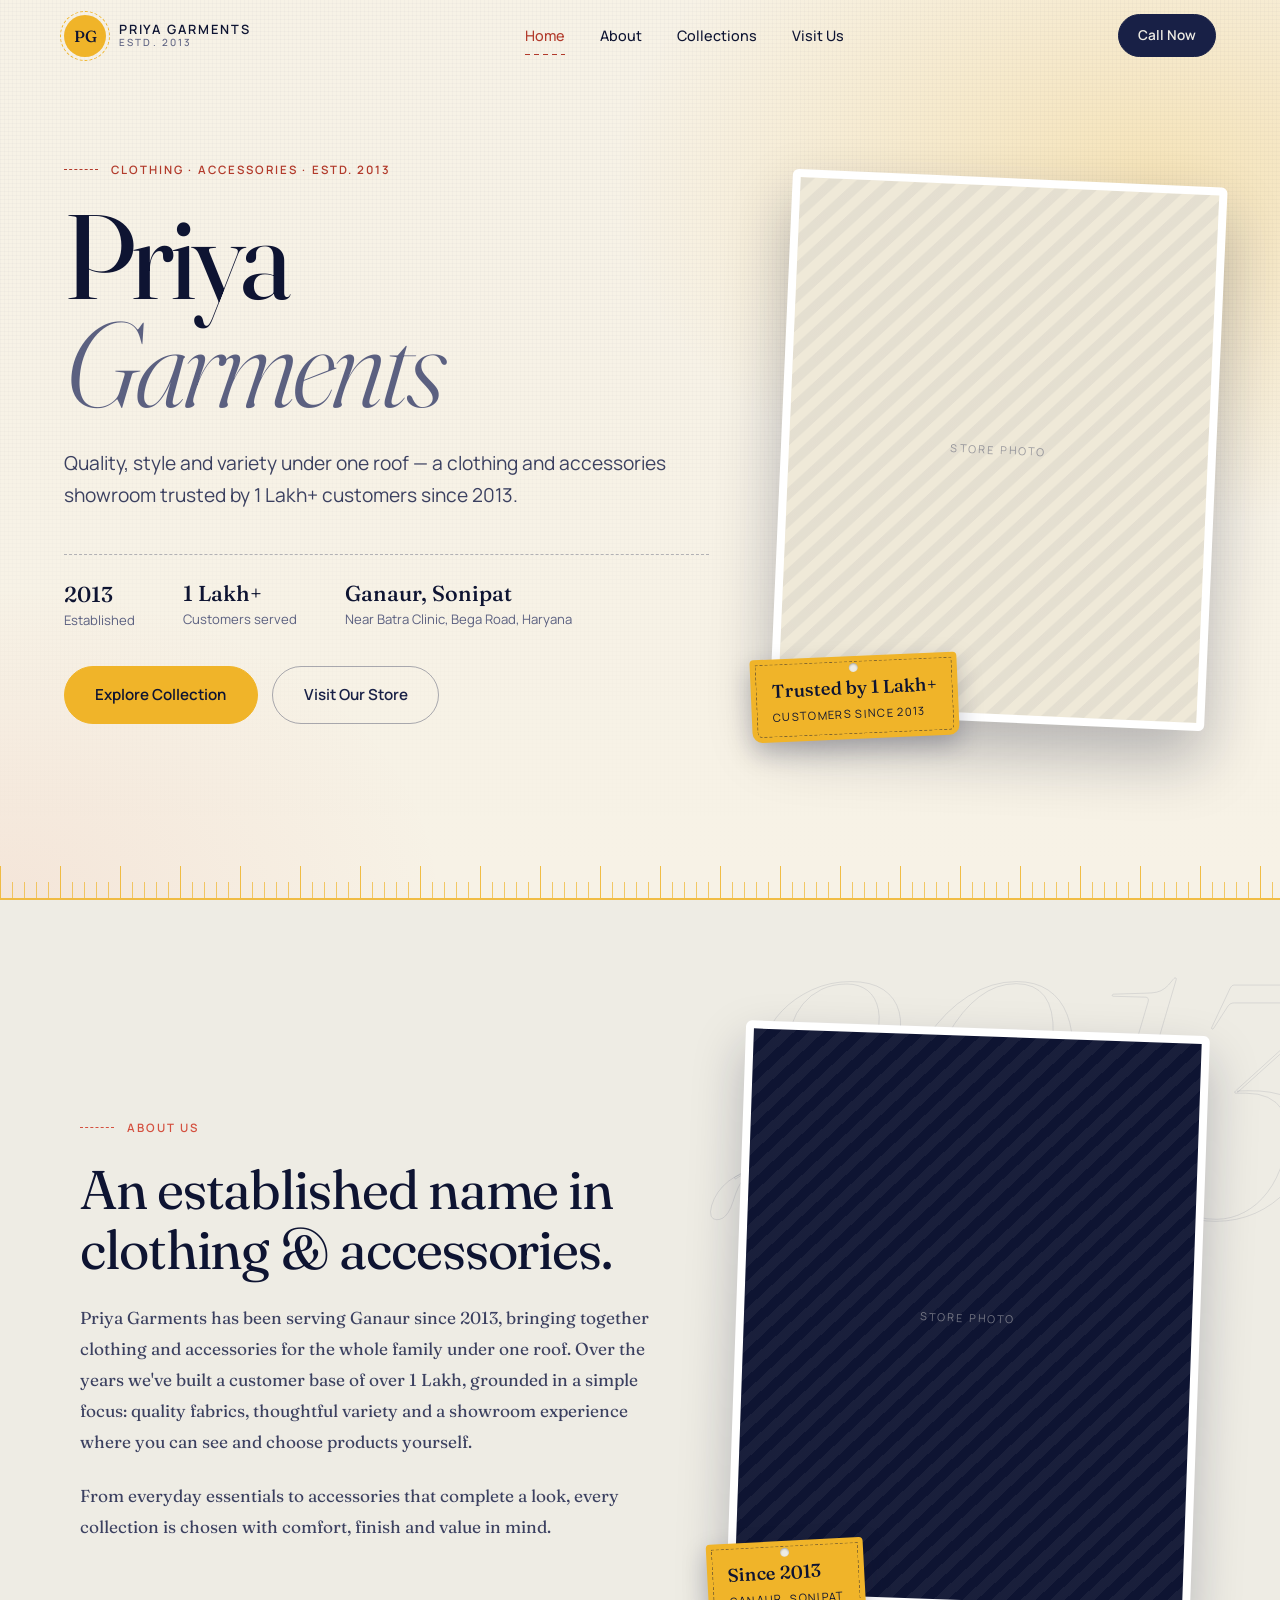
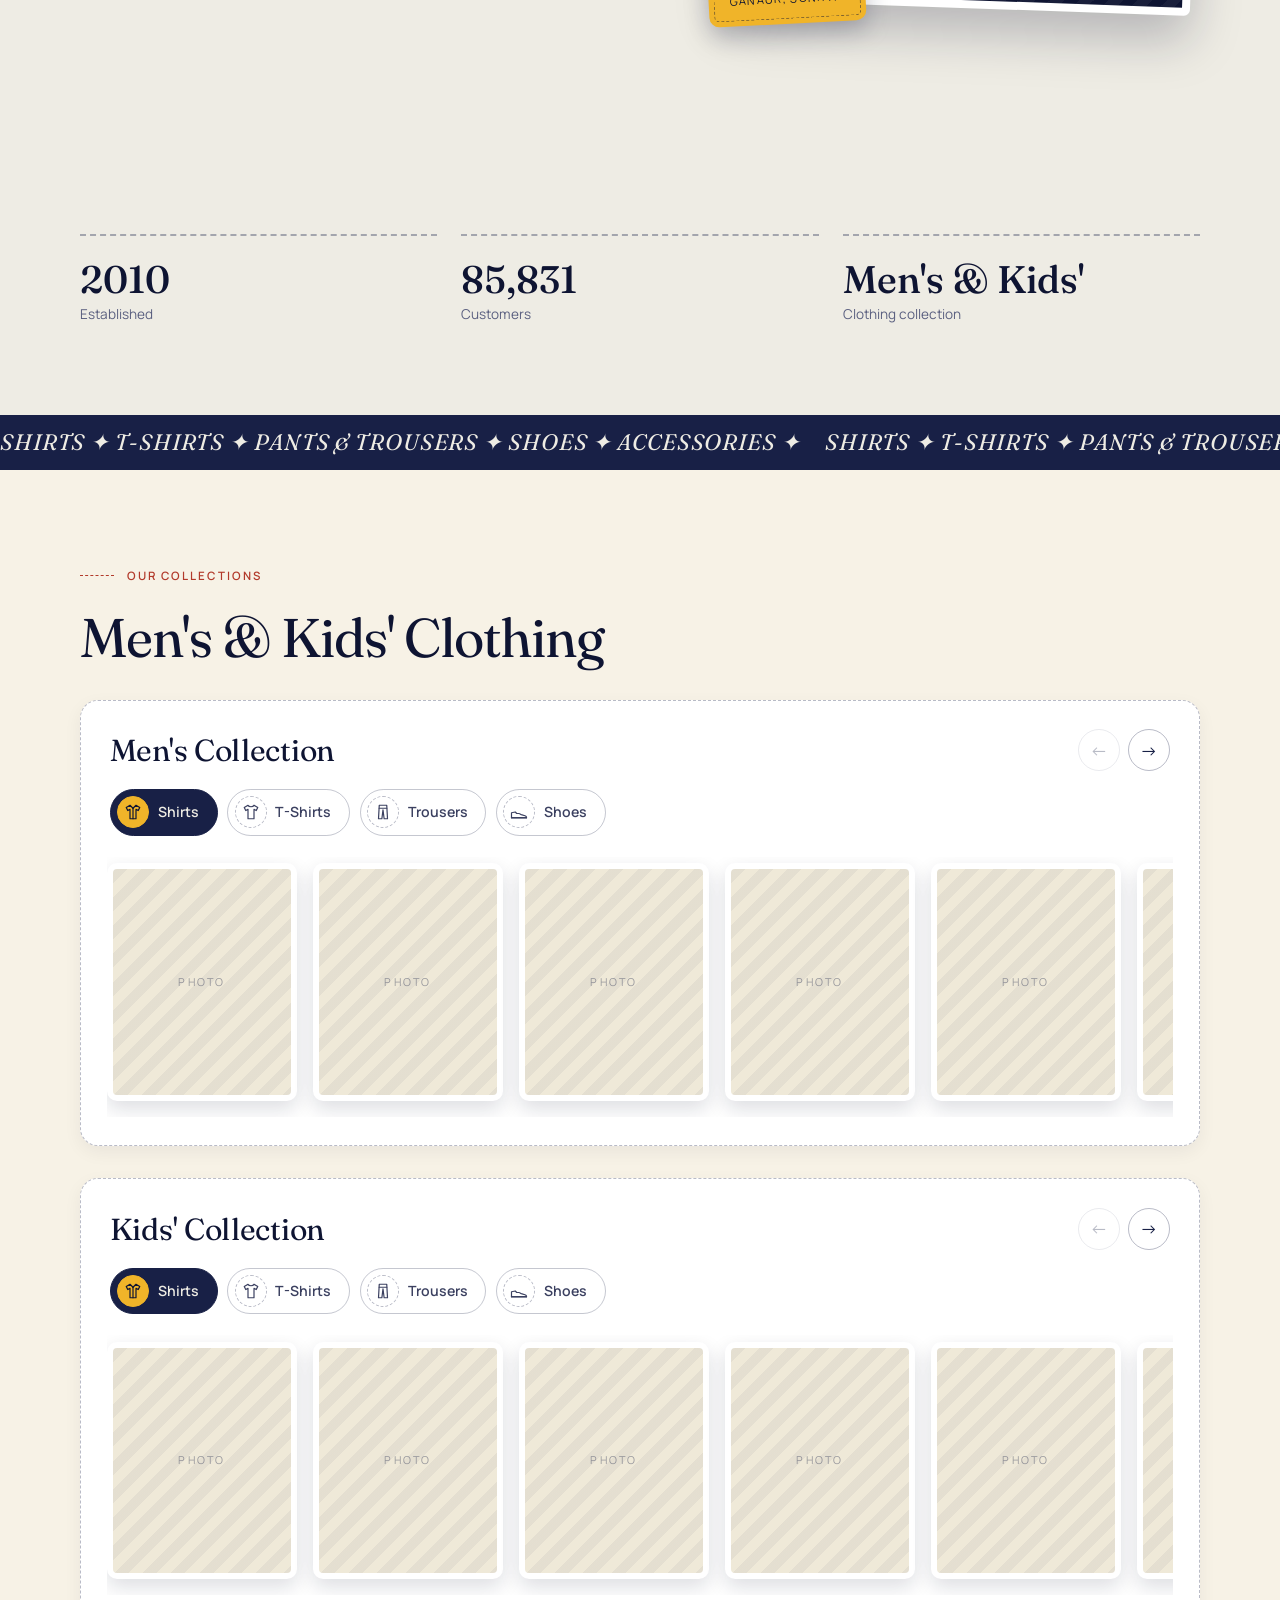
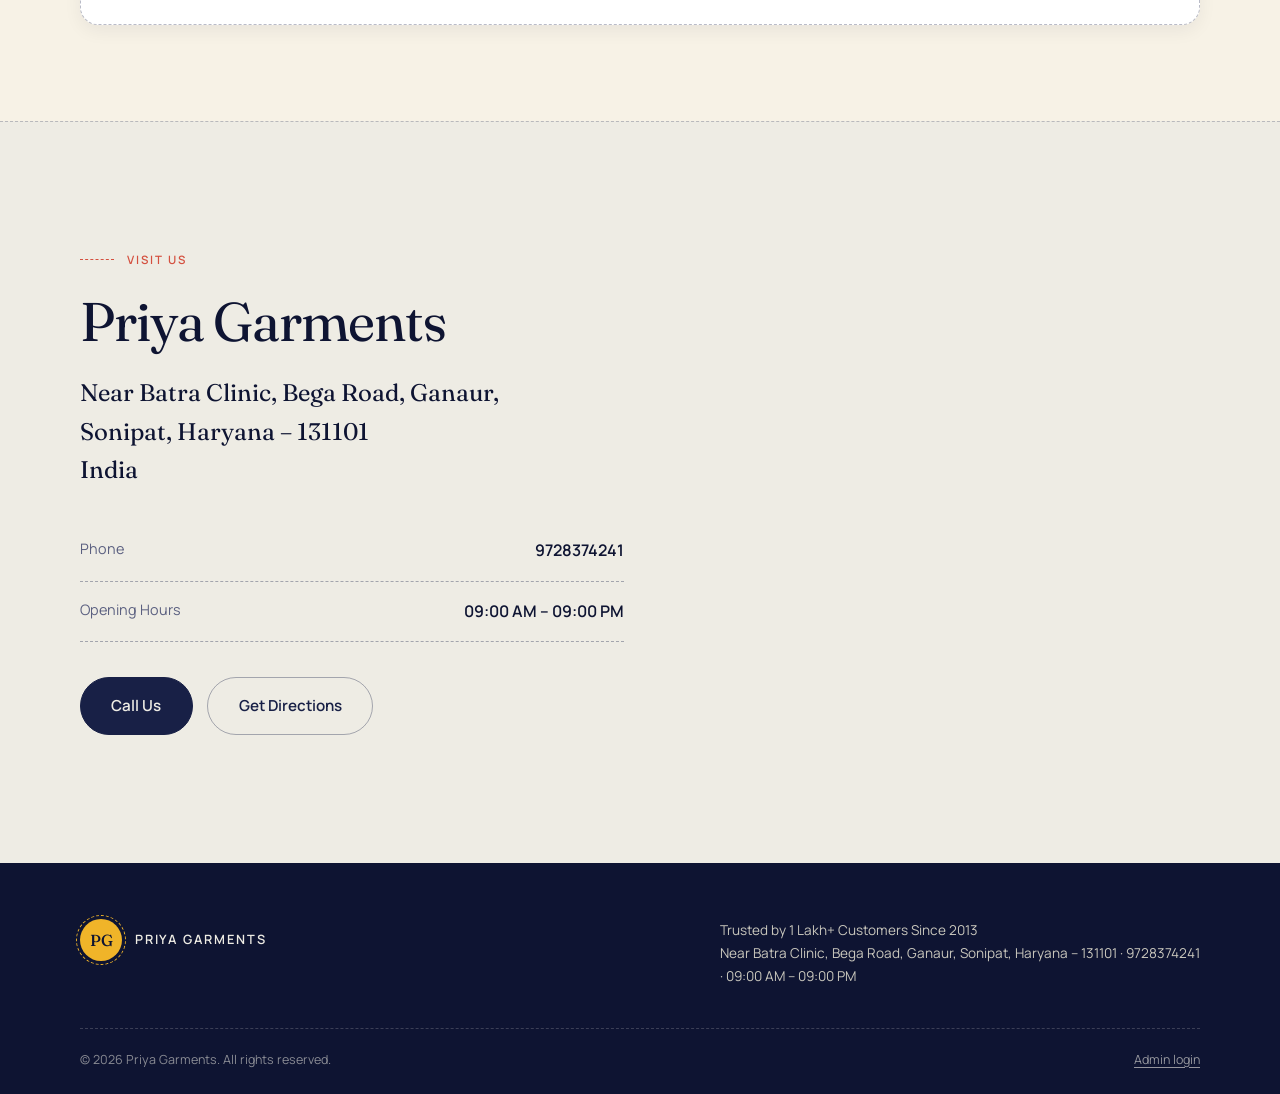
==== commit 3c447b70: "Admin page" ====
--- a/index.html
+++ b/index.html
@@ -24,6 +24,7 @@
         <span class="name">PRIYA GARMENTS<small>ESTD. 2013</small></span>
     </a>
     <nav class="links">
+        <a href="#top">Home</a>
         <a href="#about">About</a>
         <a href="#collections">Collections</a>
         <a href="#visit">Visit Us</a>
@@ -35,6 +36,7 @@
 </header>
 
     <div class="mobile-menu" id="mobileMenu">
+        <a href="#top">Home</a>
         <a href="#about">About</a>
         <a href="#collections" data-open>Collections</a>
         <a href="#visit">Visit Us</a>
@@ -43,7 +45,7 @@
 
         <main id="top">
 
-        <section class="hero">
+        <section class="hero" id="home">
             <figure class="hero-photo">
                 <div class="ph">
                     <img src="store.jpg" alt="Priya Garments showroom in Ganaur, Sonipat" width="800" height="1000"
@@ -107,25 +109,34 @@
     </div>
 </section>
 
-        <section id="collections" class="collections">
-            <svg width="0" height="0" style="position:absolute" aria-hidden="true"><symbol id="i-shirt" viewBox="0 0 24 24"><path d="M8 3 3 6l2 4 3-1.5V21h8V8.5L19 10l2-4-5-3-4 4z"/><path d="M12 7v14"/></symbol><symbol id="i-tee" viewBox="0 0 24 24"><path d="M8 3 3 6l2 4 3-1.5V21h8V8.5L19 10l2-4-5-3c-.5 1.2-1.9 2-4 2S8.500 4.200 8 3z"/></symbol><symbol id="i-pants" viewBox="0 0 24 24"><path d="M7 3h10l1 18h-4.500L12 9l-1.500 12H6z"/><path d="M7 7h10"/></symbol><symbol id="i-shoe" viewBox="0 0 24 24"><path d="M2 17v-4l5-1 2 2h3c1 0 2 1 3 1.500l5 1.500c1 .3 2 1 2 2v1H2z"/><path d="M2 19.500h20"/></symbol></svg>
-            <div class="wrap">
-                <div class="eyebrow">OUR COLLECTIONS</div>
+                <section id="collections" class="collections">
+           <svg width="0" height="0" style="position:absolute" aria-hidden="true"><symbol id="i-shirt" viewBox="0 0 24 24"><path d="M8 3 3 6l2 4 3-1.5V21h8V8.5L19 10l2-4-5-3-4 4z"/><path d="M12 7v14"/></symbol><symbol id="i-tee" viewBox="0 0 24 24"><path d="M8 3 3 6l2 4 3-1.5V21h8V8.5L19 10l2-4-5-3c-.5 1.2-1.9 2-4 2S8.500 4.200 8 3z"/></symbol><symbol id="i-pants" viewBox="0 0 24 24"><path d="M7 3h10l1 18h-4.500L12 9l-1.500 12H6z"/><path d="M7 7h10"/></symbol><symbol id="i-shoe" viewBox="0 0 24 24"><path d="M2 17v-4l5-1 2 2h3c1 0 2 1 3 1.500l5 1.500c1 .3 2 1 2 2v1H2z"/><path d="M2 19.500h20"/></symbol></svg>
+                        <div class="wrap">
+                <div class="eyebrow dark">OUR COLLECTIONS</div>
                 <h2>Men's &amp; Kids' Clothing</h2>
-            <div class="coll" data-coll>
-                <h3 class="coll-title">Men's Collection</h3>
-                <div class="tabs" role="tablist" aria-label="Men's Collection categories">
-                    <button class="tab on" role="tab" id="tab-men-shirts" aria-controls="men-shirts" aria-selected="true"><span class="ico"><svg viewBox="0 0 24 24" aria-hidden="true"><use href="#i-shirt"/></svg></span><span>Shirts</span></button>
-                    <button class="tab" role="tab" id="tab-men-tshirts" aria-controls="men-tshirts" aria-selected="false"><span class="ico"><svg viewBox="0 0 24 24" aria-hidden="true"><use href="#i-tee"/></svg></span><span>T-Shirts</span></button>
-                    <button class="tab" role="tab" id="tab-men-pants" aria-controls="men-pants" aria-selected="false"><span class="ico"><svg viewBox="0 0 24 24" aria-hidden="true"><use href="#i-pants"/></svg></span><span>Pants &amp; Trousers</span></button>
-                    <button class="tab" role="tab" id="tab-men-shoes" aria-controls="men-shoes" aria-selected="false"><span class="ico"><svg viewBox="0 0 24 24" aria-hidden="true"><use href="#i-shoe"/></svg></span><span>Shoes</span></button>
-                </div>
+
+                <div class="coll" data-coll>
+                    <div class="coll-head">
+                        <h3 class="coll-title">Men's Collection</h3>
+                        <div class="arrows">
+                            <button class="arrow prev" aria-label="Previous items">←</button>
+                            <button class="arrow next" aria-label="Next items">→</button>
+                        </div>
+                    </div>
+                    <div class="tabs" role="tablist" aria-label="Men's Collection categories">
+                        <button class="tab on" role="tab" id="tab-men-shirts" aria-controls="men-shirts" aria-selected="true"><span class="ico"><svg viewBox="0 0 24 24" aria-hidden="true"><use href="#i-shirt"/></svg></span><span>Shirts</span></button>
+                        <button class="tab" role="tab" id="tab-men-tshirts" aria-controls="men-tshirts" aria-selected="false"><span class="ico"><svg viewBox="0 0 24 24" aria-hidden="true"><use href="#i-tee"/></svg></span><span>T-Shirts</span></button>
+                        <button class="tab" role="tab" id="tab-men-pants" aria-controls="men-pants" aria-selected="false"><span class="ico"><svg viewBox="0 0 24 24" aria-hidden="true"><use href="#i-pants"/></svg></span><span>Trousers</span></button>
+                        <button class="tab" role="tab" id="tab-men-shoes" aria-controls="men-shoes" aria-selected="false"><span class="ico"><svg viewBox="0 0 24 24" aria-hidden="true"><use href="#i-shoe"/></svg></span><span>Shoes</span></button>
+                    </div>
                     <div class="tpanel" role="tabpanel" id="men-shirts" aria-labelledby="tab-men-shirts">
                         <div class="tiles">
                             <div class="tile"><div class="ph"><span>PHOTO</span></div></div>
                             <div class="tile"><div class="ph"><span>PHOTO</span></div></div>
                             <div class="tile"><div class="ph"><span>PHOTO</span></div></div>
                             <div class="tile"><div class="ph"><span>PHOTO</span></div></div>
+                            <div class="tile"><div class="ph"><span>PHOTO</span></div></div>
+                            <div class="tile"><div class="ph"><span>PHOTO</span></div></div>
                         </div>
                     </div>
                     <div class="tpanel" role="tabpanel" id="men-tshirts" aria-labelledby="tab-men-tshirts" hidden>
@@ -134,6 +145,8 @@
                             <div class="tile"><div class="ph"><span>PHOTO</span></div></div>
                             <div class="tile"><div class="ph"><span>PHOTO</span></div></div>
                             <div class="tile"><div class="ph"><span>PHOTO</span></div></div>
+                            <div class="tile"><div class="ph"><span>PHOTO</span></div></div>
+                            <div class="tile"><div class="ph"><span>PHOTO</span></div></div>
                         </div>
                     </div>
                     <div class="tpanel" role="tabpanel" id="men-pants" aria-labelledby="tab-men-pants" hidden>
@@ -142,6 +155,8 @@
                             <div class="tile"><div class="ph"><span>PHOTO</span></div></div>
                             <div class="tile"><div class="ph"><span>PHOTO</span></div></div>
                             <div class="tile"><div class="ph"><span>PHOTO</span></div></div>
+                            <div class="tile"><div class="ph"><span>PHOTO</span></div></div>
+                            <div class="tile"><div class="ph"><span>PHOTO</span></div></div>
                         </div>
                     </div>
                     <div class="tpanel" role="tabpanel" id="men-shoes" aria-labelledby="tab-men-shoes" hidden>
@@ -150,23 +165,34 @@
                             <div class="tile"><div class="ph"><span>PHOTO</span></div></div>
                             <div class="tile"><div class="ph"><span>PHOTO</span></div></div>
                             <div class="tile"><div class="ph"><span>PHOTO</span></div></div>
-                        </div>
-                    </div>
-            </div>
-            <div class="coll" data-coll>
-                <h3 class="coll-title">Kids' Collection</h3>
-                <div class="tabs" role="tablist" aria-label="Kids' Collection categories">
-                    <button class="tab on" role="tab" id="tab-kids-shirts" aria-controls="kids-shirts" aria-selected="true"><span class="ico"><svg viewBox="0 0 24 24" aria-hidden="true"><use href="#i-shirt"/></svg></span><span>Shirts</span></button>
-                    <button class="tab" role="tab" id="tab-kids-tshirts" aria-controls="kids-tshirts" aria-selected="false"><span class="ico"><svg viewBox="0 0 24 24" aria-hidden="true"><use href="#i-tee"/></svg></span><span>T-Shirts</span></button>
-                    <button class="tab" role="tab" id="tab-kids-pants" aria-controls="kids-pants" aria-selected="false"><span class="ico"><svg viewBox="0 0 24 24" aria-hidden="true"><use href="#i-pants"/></svg></span><span>Pants &amp; Trousers</span></button>
-                    <button class="tab" role="tab" id="tab-kids-shoes" aria-controls="kids-shoes" aria-selected="false"><span class="ico"><svg viewBox="0 0 24 24" aria-hidden="true"><use href="#i-shoe"/></svg></span><span>Shoes</span></button>
-                </div>
+                            <div class="tile"><div class="ph"><span>PHOTO</span></div></div>
+                            <div class="tile"><div class="ph"><span>PHOTO</span></div></div>
+                        </div>
+                    </div>
+                </div>
+
+                <div class="coll" data-coll>
+                    <div class="coll-head">
+                        <h3 class="coll-title">Kids' Collection</h3>
+                        <div class="arrows">
+                            <button class="arrow prev" aria-label="Previous items">←</button>
+                            <button class="arrow next" aria-label="Next items">→</button>
+                        </div>
+                    </div>
+                    <div class="tabs" role="tablist" aria-label="Kids' Collection categories">
+                        <button class="tab on" role="tab" id="tab-kids-shirts" aria-controls="kids-shirts" aria-selected="true"><span class="ico"><svg viewBox="0 0 24 24" aria-hidden="true"><use href="#i-shirt"/></svg></span><span>Shirts</span></button>
+                        <button class="tab" role="tab" id="tab-kids-tshirts" aria-controls="kids-tshirts" aria-selected="false"><span class="ico"><svg viewBox="0 0 24 24" aria-hidden="true"><use href="#i-tee"/></svg></span><span>T-Shirts</span></button>
+                        <button class="tab" role="tab" id="tab-kids-pants" aria-controls="kids-pants" aria-selected="false"><span class="ico"><svg viewBox="0 0 24 24" aria-hidden="true"><use href="#i-pants"/></svg></span><span>Trousers</span></button>
+                        <button class="tab" role="tab" id="tab-kids-shoes" aria-controls="kids-shoes" aria-selected="false"><span class="ico"><svg viewBox="0 0 24 24" aria-hidden="true"><use href="#i-shoe"/></svg></span><span>Shoes</span></button>
+                    </div>
                     <div class="tpanel" role="tabpanel" id="kids-shirts" aria-labelledby="tab-kids-shirts">
                         <div class="tiles">
                             <div class="tile"><div class="ph"><span>PHOTO</span></div></div>
                             <div class="tile"><div class="ph"><span>PHOTO</span></div></div>
                             <div class="tile"><div class="ph"><span>PHOTO</span></div></div>
                             <div class="tile"><div class="ph"><span>PHOTO</span></div></div>
+                            <div class="tile"><div class="ph"><span>PHOTO</span></div></div>
+                            <div class="tile"><div class="ph"><span>PHOTO</span></div></div>
                         </div>
                     </div>
                     <div class="tpanel" role="tabpanel" id="kids-tshirts" aria-labelledby="tab-kids-tshirts" hidden>
@@ -175,6 +201,8 @@
                             <div class="tile"><div class="ph"><span>PHOTO</span></div></div>
                             <div class="tile"><div class="ph"><span>PHOTO</span></div></div>
                             <div class="tile"><div class="ph"><span>PHOTO</span></div></div>
+                            <div class="tile"><div class="ph"><span>PHOTO</span></div></div>
+                            <div class="tile"><div class="ph"><span>PHOTO</span></div></div>
                         </div>
                     </div>
                     <div class="tpanel" role="tabpanel" id="kids-pants" aria-labelledby="tab-kids-pants" hidden>
@@ -183,6 +211,8 @@
                             <div class="tile"><div class="ph"><span>PHOTO</span></div></div>
                             <div class="tile"><div class="ph"><span>PHOTO</span></div></div>
                             <div class="tile"><div class="ph"><span>PHOTO</span></div></div>
+                            <div class="tile"><div class="ph"><span>PHOTO</span></div></div>
+                            <div class="tile"><div class="ph"><span>PHOTO</span></div></div>
                         </div>
                     </div>
                     <div class="tpanel" role="tabpanel" id="kids-shoes" aria-labelledby="tab-kids-shoes" hidden>
@@ -191,9 +221,11 @@
                             <div class="tile"><div class="ph"><span>PHOTO</span></div></div>
                             <div class="tile"><div class="ph"><span>PHOTO</span></div></div>
                             <div class="tile"><div class="ph"><span>PHOTO</span></div></div>
-                        </div>
-                    </div>
-            </div>
+                            <div class="tile"><div class="ph"><span>PHOTO</span></div></div>
+                            <div class="tile"><div class="ph"><span>PHOTO</span></div></div>
+                        </div>
+                    </div>
+                </div>
             </div>
         </section>
 
@@ -223,12 +255,13 @@
                 <div class="fine">Trusted by 1 Lakh+ Customers Since 2013<br>Near Batra Clinic, Bega Road, Ganaur,
                     Sonipat, Haryana – 131101 · 9728374241 · 09:00 AM – 09:00 PM</div>
             </div>
-            <div class="foot-note"><span>© 2026 Priya Garments. All rights reserved.</span><span>Instagram — coming
-                    soon</span></div>
+            <div class="foot-note"><span>© 2026 Priya Garments. All rights reserved.</span><a href="admin.html" class="admin-link">Admin login</a></div>
         </div>
     </footer>
 
     <script src="script.js" defer></script>
+    <script src="config.js"></script>
+<script src="gallery.js" defer></script>
 </body>
 
 </html>
--- a/style.css
+++ b/style.css
@@ -326,6 +326,7 @@
 }
 #siteHeader.scrolled .progress { opacity: 1; }
 .mobile-menu.open a:nth-child(4) { transition-delay: .46s; }
+.mobile-menu.open a:nth-child(5) { transition-delay: .53s; }
 
 @media (max-width: 860px) {
   .nav-cta { display: none; }
@@ -396,6 +397,64 @@
 #siteHeader .burger[aria-expanded="true"] span { background: var(--chalk); }
 #siteHeader:not(.scrolled) .links a.active { color: #b23a2b; }
 #siteHeader:not(.scrolled) .links a::after { background: repeating-linear-gradient(90deg, #b23a2b 0 5px, transparent 5px 9px); }
+/* ===== Collections: light theme + sliding cards ===== */
+.collections { background: #f7f2e6; color: var(--indigo-deep); }
+.collections .eyebrow { color: #b23a2b; }
+.visit { border-top: 1.5px dashed rgba(24, 32, 70, .25); } /* separates it from the cream above */
+
+.coll {
+  margin-top: 2rem; padding: clamp(1rem, 2.5vw, 1.8rem); border-radius: 18px;
+  background: #fff; border: 1.5px dashed rgba(24, 32, 70, .3);
+  box-shadow: 0 6px 18px rgba(14, 20, 50, .06);
+}
+.coll-head { display: flex; align-items: center; justify-content: space-between; gap: 1rem; }
+.coll-title { font-size: clamp(1.4rem, 3vw, 1.9rem); }
+.arrows { display: flex; gap: .5rem; }
+.arrow {
+  width: 42px; height: 42px; border-radius: 50%; font-size: 1.1rem; line-height: 1;
+  color: var(--indigo); border: 1px solid rgba(24, 32, 70, .3);
+  transition: background .3s, color .3s, opacity .3s, transform .3s var(--ease);
+}
+.arrow:hover { background: var(--indigo); color: var(--chalk); border-color: var(--indigo); }
+.arrow:active { transform: scale(.92); }
+.arrow:disabled { opacity: .3; pointer-events: none; }
+
+/* pill tabs */
+.tabs { display: flex; flex-wrap: wrap; gap: .6rem; margin: 1.1rem 0 1.3rem; padding-bottom: 0; border-bottom: 0; }
+.tab {
+  flex-direction: row; gap: .55rem; padding: .4rem 1.1rem .4rem .4rem; border-radius: 999px;
+  border: 1px solid rgba(24, 32, 70, .25); color: #3b4060; font-size: .88rem;
+  transition: color .3s, background .3s, border-color .3s;
+}
+.tab .ico { width: 32px; height: 32px; border-width: 1px; border-color: rgba(24, 32, 70, .3); }
+.ico svg { width: 18px; height: 18px; }
+.tab:hover { color: var(--indigo-deep); border-color: var(--indigo); }
+.tab:hover .ico { border-color: var(--indigo); color: var(--indigo); }
+.tab.on { background: var(--indigo); color: var(--chalk); border-color: var(--indigo); }
+.tab.on .ico { background: var(--thread); color: var(--indigo-deep); border-color: var(--thread); transform: none; box-shadow: none; }
+
+/* sliding row */
+.tiles {
+  display: flex; gap: 1rem; overflow-x: auto; padding: .4rem .2rem 1rem; margin-inline: -.2rem;
+  scroll-snap-type: x mandatory; scroll-behavior: smooth; -webkit-overflow-scrolling: touch;
+  scrollbar-width: thin; scrollbar-color: rgba(24, 32, 70, .35) transparent;
+}
+.tile { flex: 0 0 clamp(150px, 19vw, 190px); scroll-snap-align: start; }
+.collections .tile .ph {
+  border: 6px solid #fff; border-radius: 10px; box-shadow: 0 8px 20px rgba(14, 20, 50, .14);
+  background: repeating-linear-gradient(135deg, rgba(24, 32, 70, .05) 0 10px, transparent 10px 20px), #efe9d8;
+}
+.collections .ph span { color: rgba(24, 32, 70, .4); }
+.collections .tile:hover .ph { transform: translateY(-4px); border-color: #fff; box-shadow: 0 14px 28px rgba(14, 20, 50, .2); }
+
+@media (max-width: 560px) {
+  .tile { flex-basis: 44%; }
+  .arrow { width: 38px; height: 38px; }
+  .mobile-menu { gap: .8rem; }
+  .mobile-menu a { font-size: clamp(1.8rem, 8.5vw, 2.6rem); padding-bottom: .7rem; }
+}
+.admin-link { color: rgba(238, 236, 228, .6); text-decoration: underline; text-underline-offset: 3px; transition: color .3s; }
+.admin-link:hover { color: var(--thread); }
 @media (prefers-reduced-motion: reduce) {
   html { scroll-behavior: auto; }
   *, *::before, *::after { animation: none !important; transition-duration: .01ms !important; }
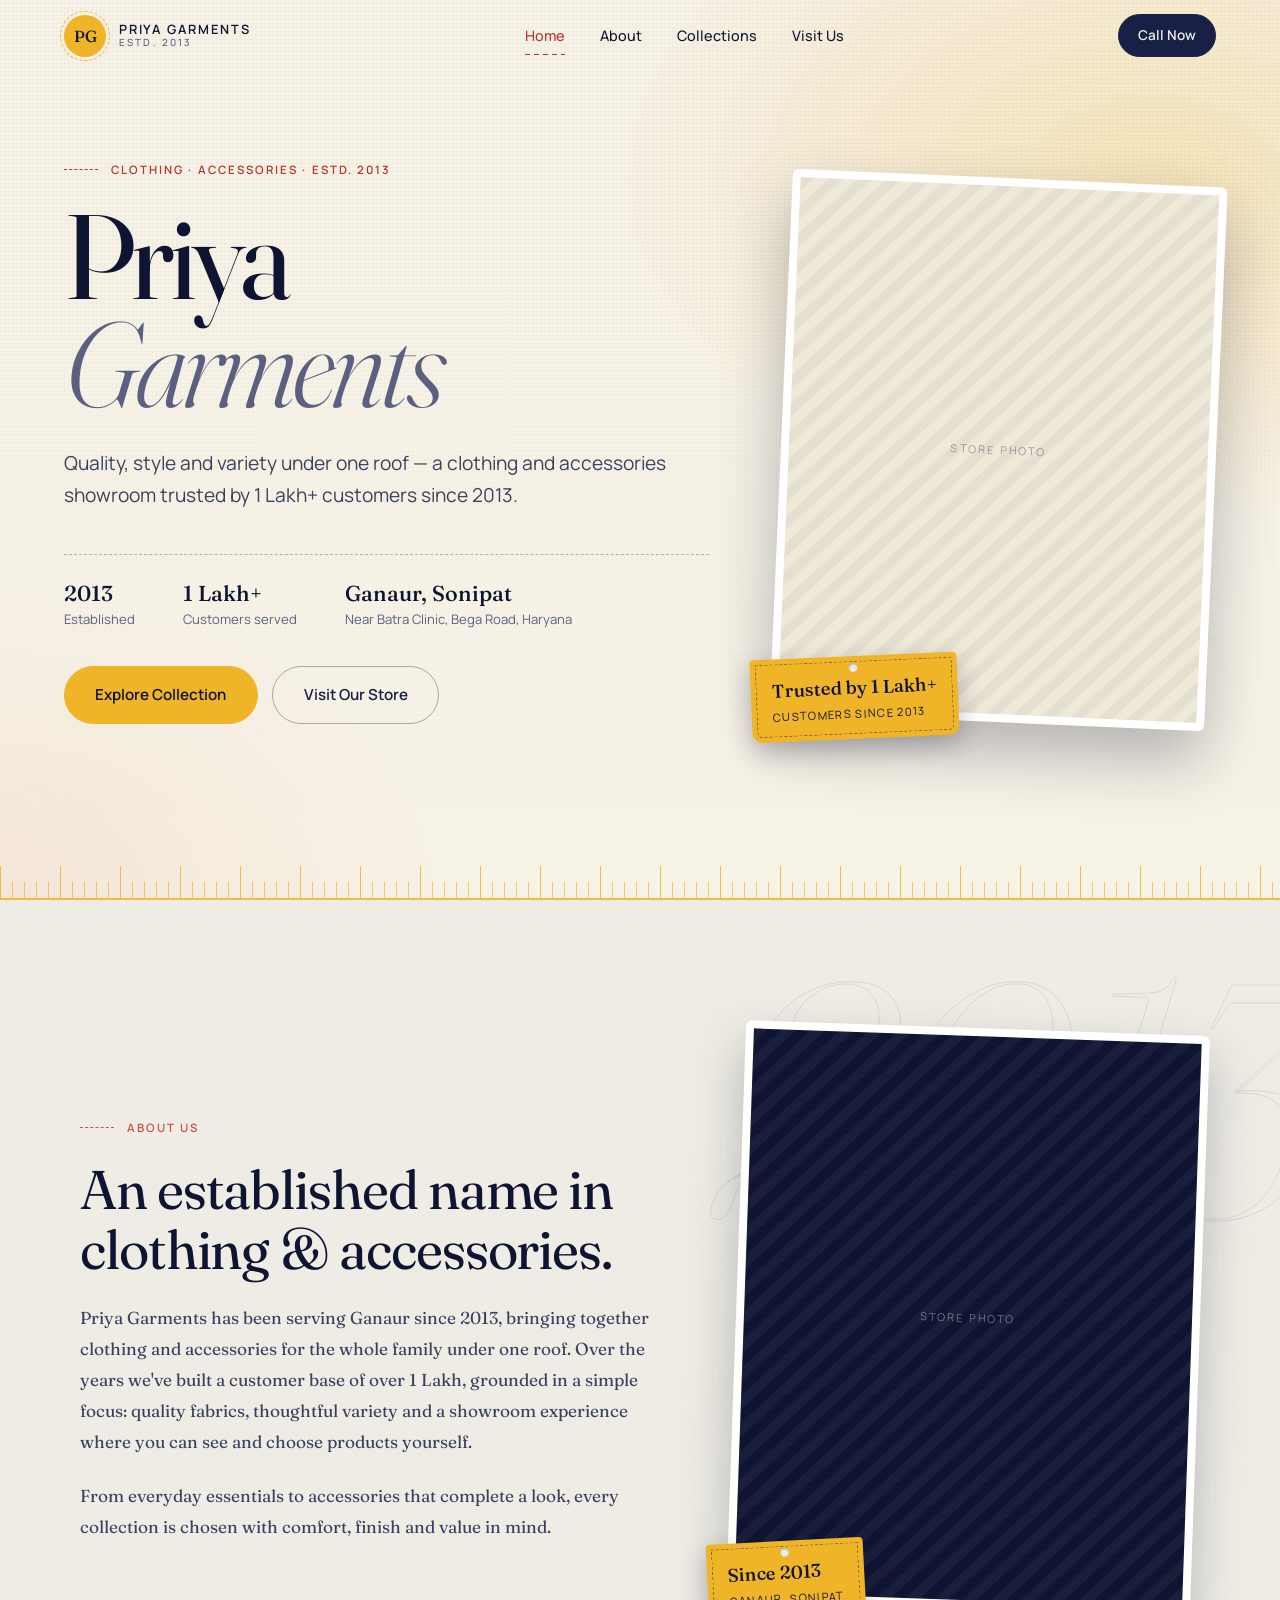
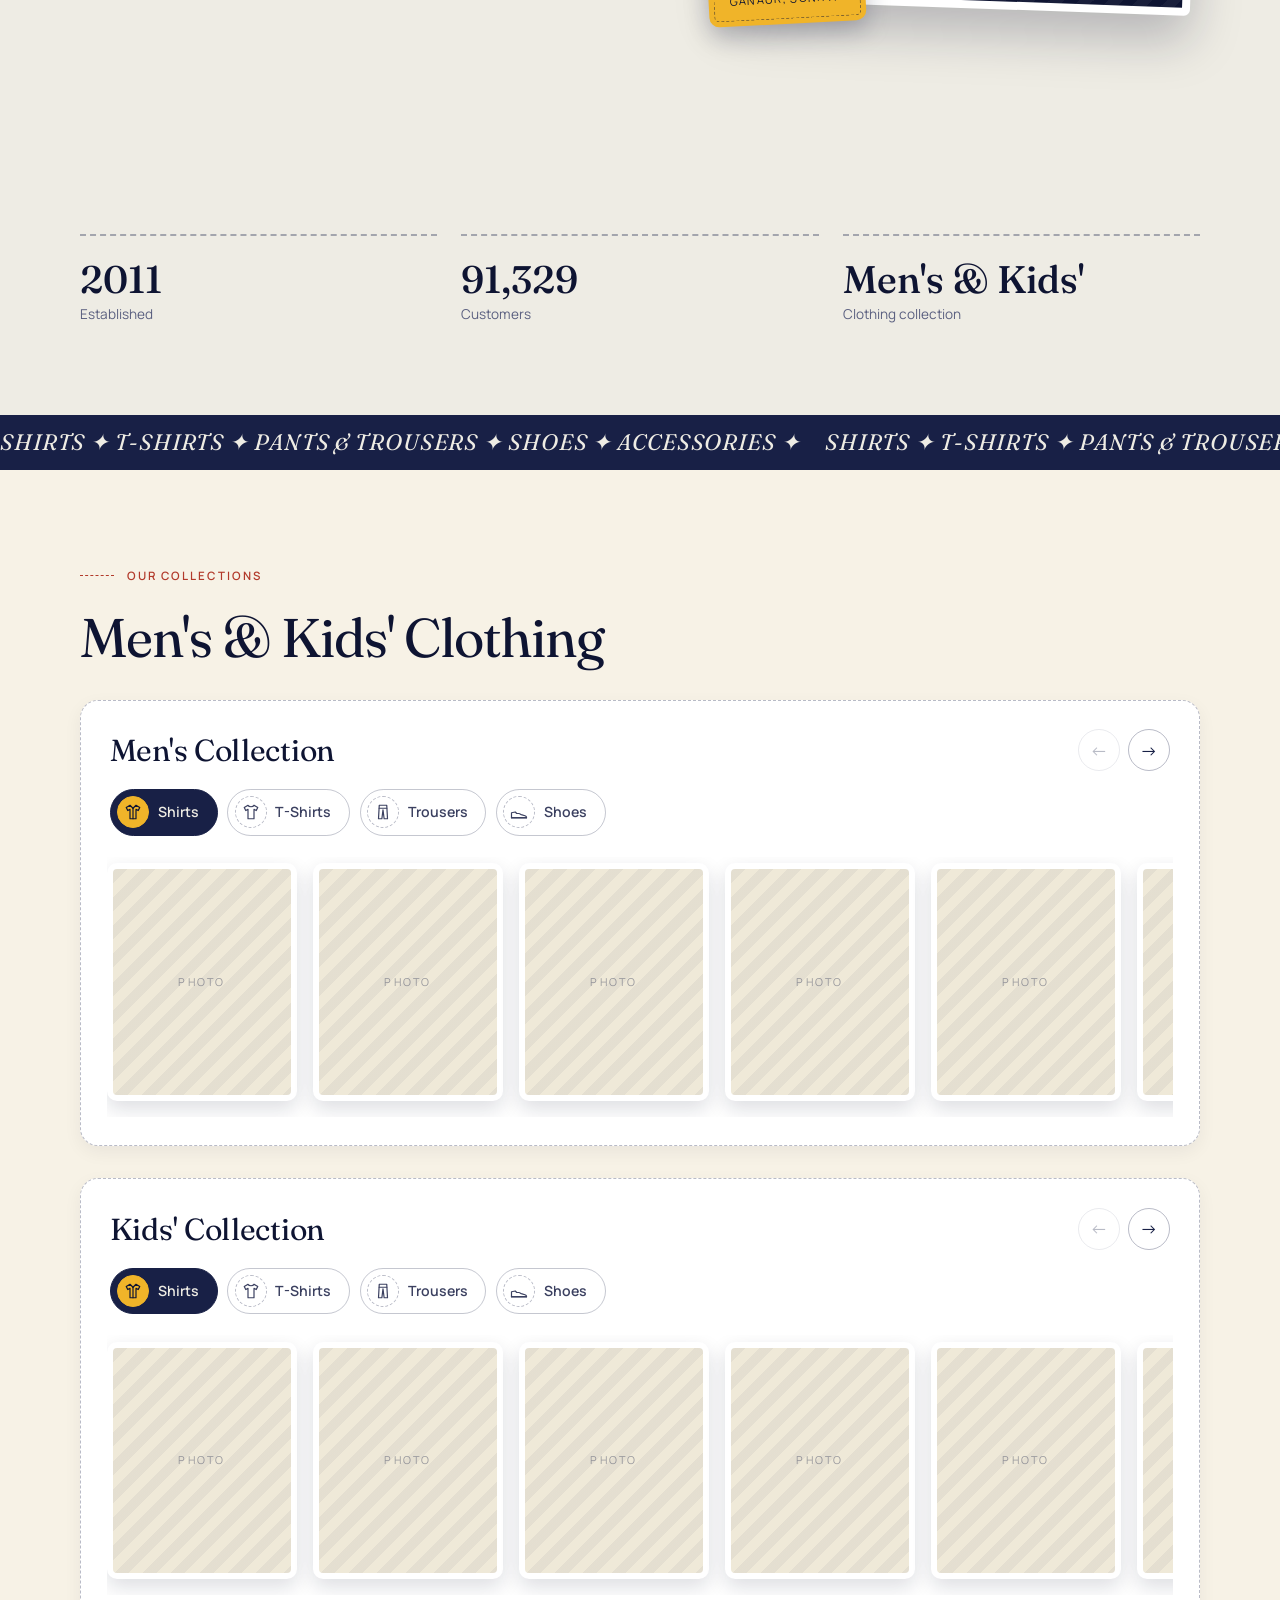
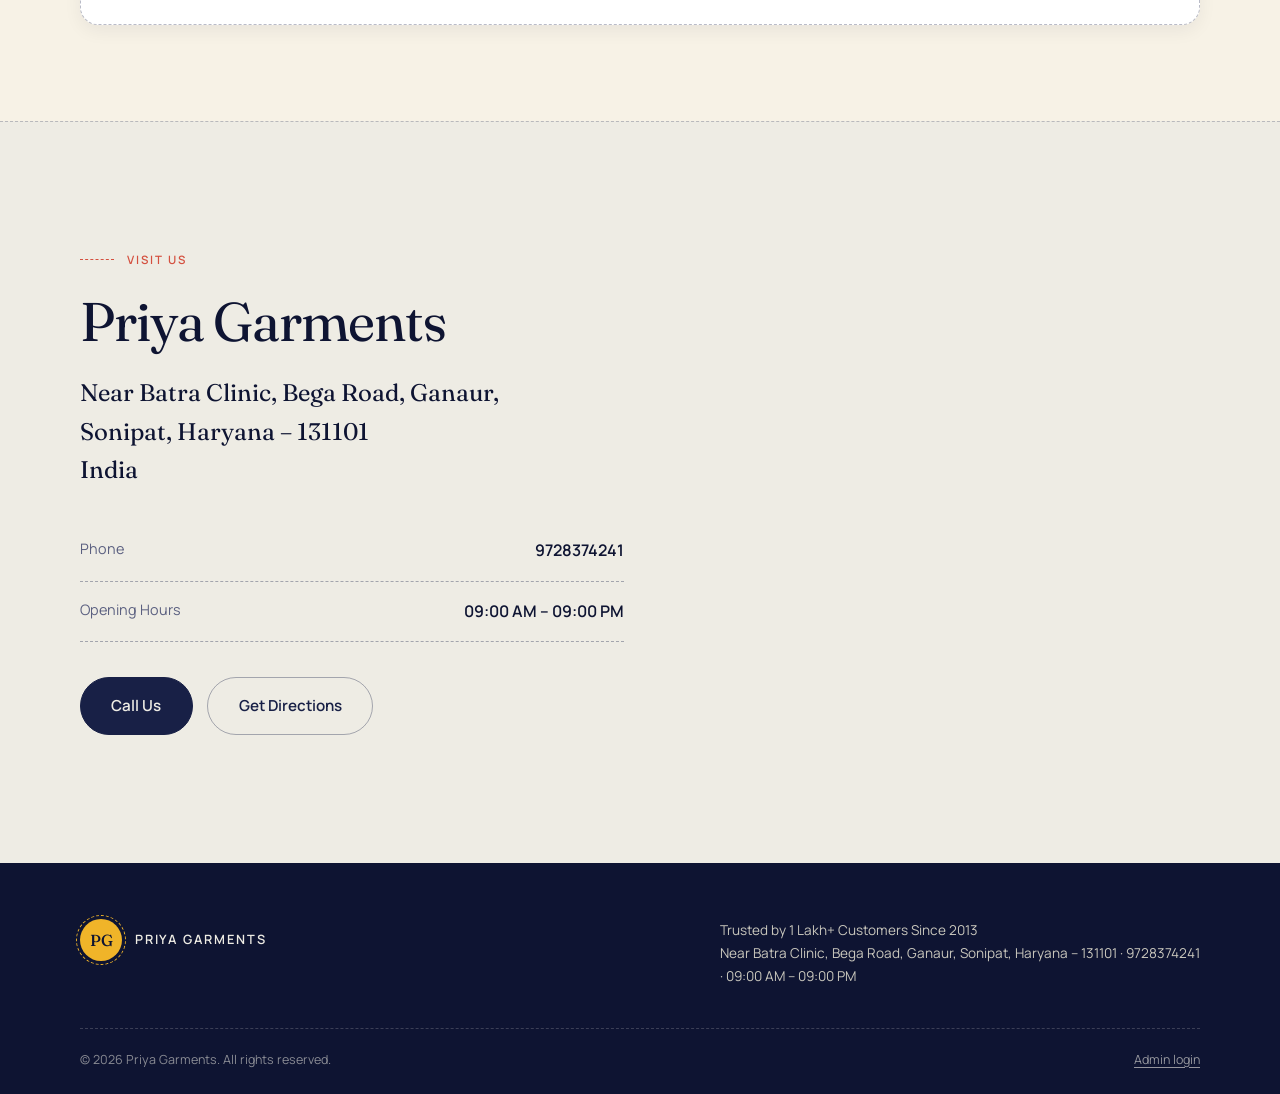
==== commit b916520f: "Admin done" ====
--- a/index.html
+++ b/index.html
@@ -240,7 +240,7 @@
                 </div>
                 <div class="cta-row">
                     <a href="tel:9728374241" class="btn dark">Call Us</a>
-                    <a href="https://www.google.com/maps/search/?api=1&query=Begha+Road+Ganaur+Sonipat+Haryana+131101"
+                    <a href="https://www.google.com/maps/place/Priya+Garments/@29.1440984,77.0383262,1316m/data=!3m2!1e3!4b1!4m6!3m5!1s0x390db7c4cb973991:0xdd468f202f2ad8fe!8m2!3d29.1440937!4d77.0409065!16s%2Fg%2F11t9p9wpdn?entry=ttu&g_ep=EgoyMDI2MDkzMC4wIKXMDSoASAFQAw%3D%3D"
                         class="btn ghost dark">Get Directions</a>
                 </div>
             </div>
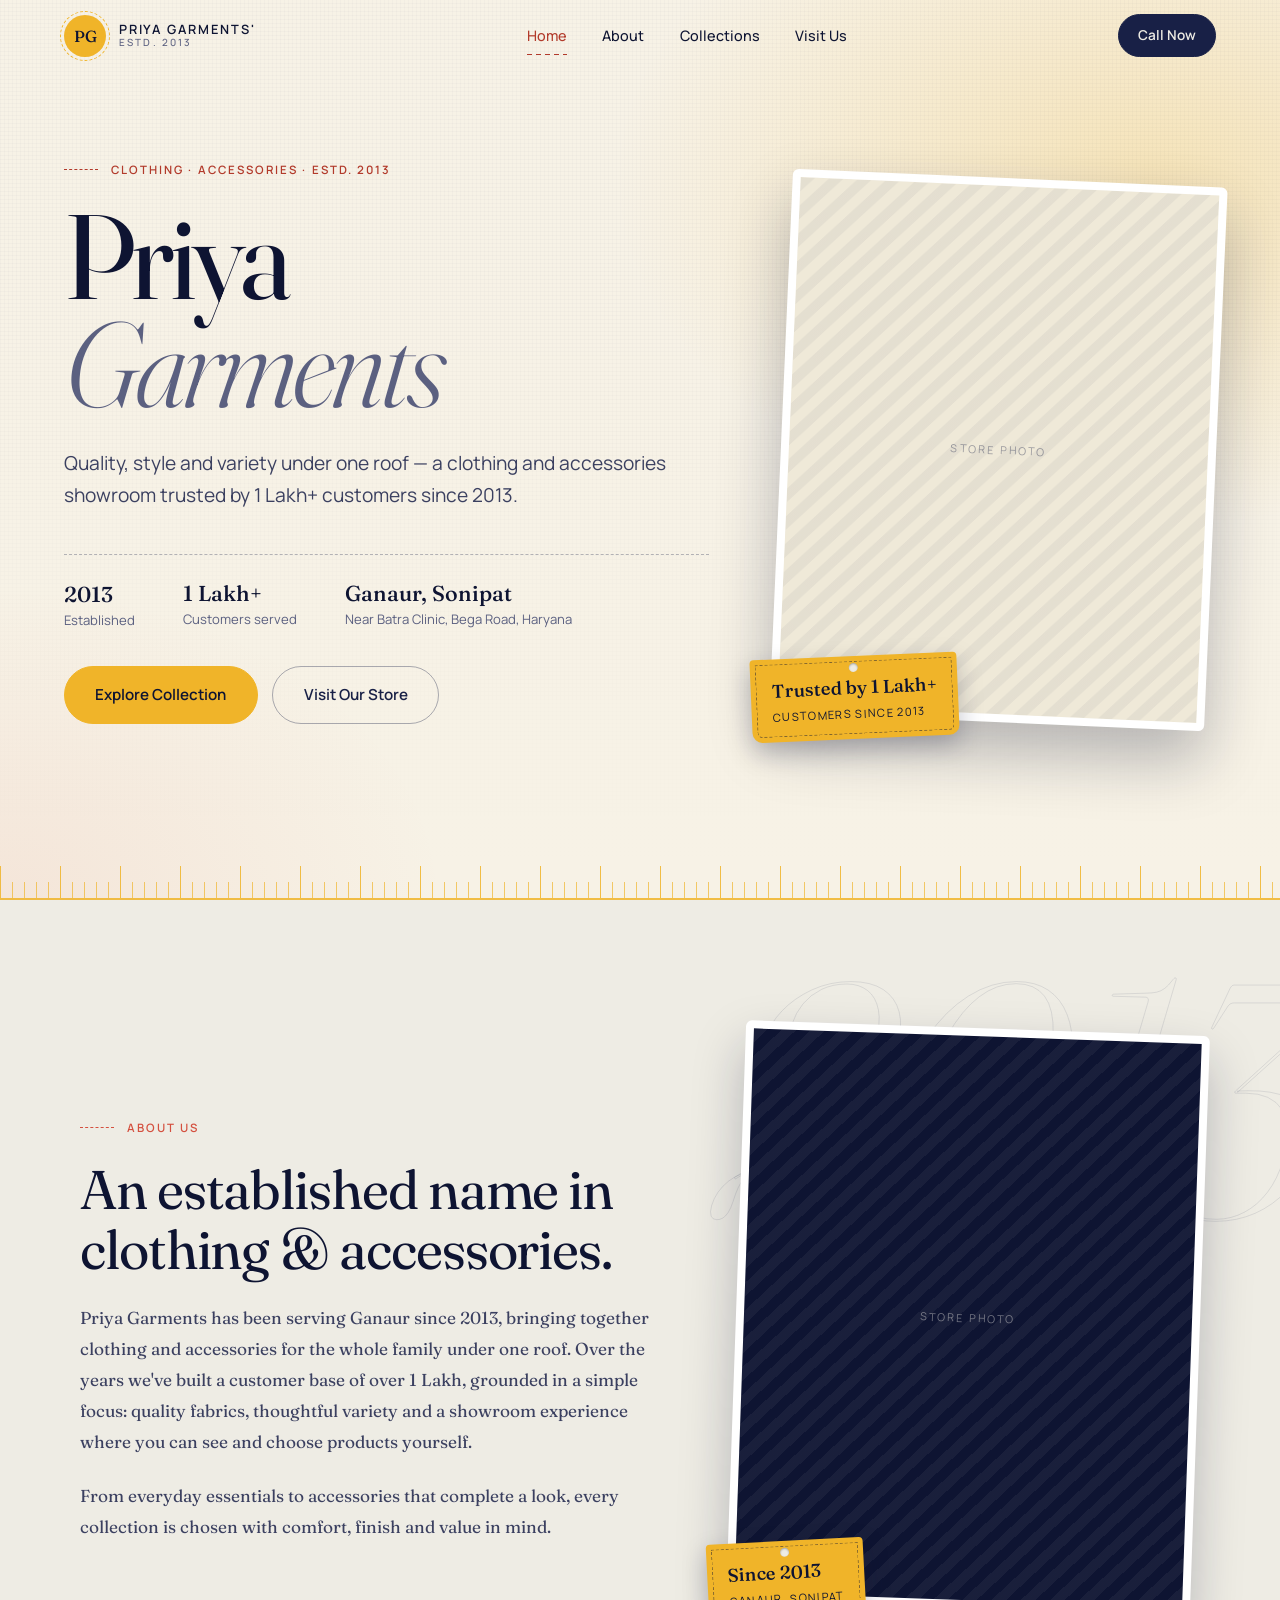
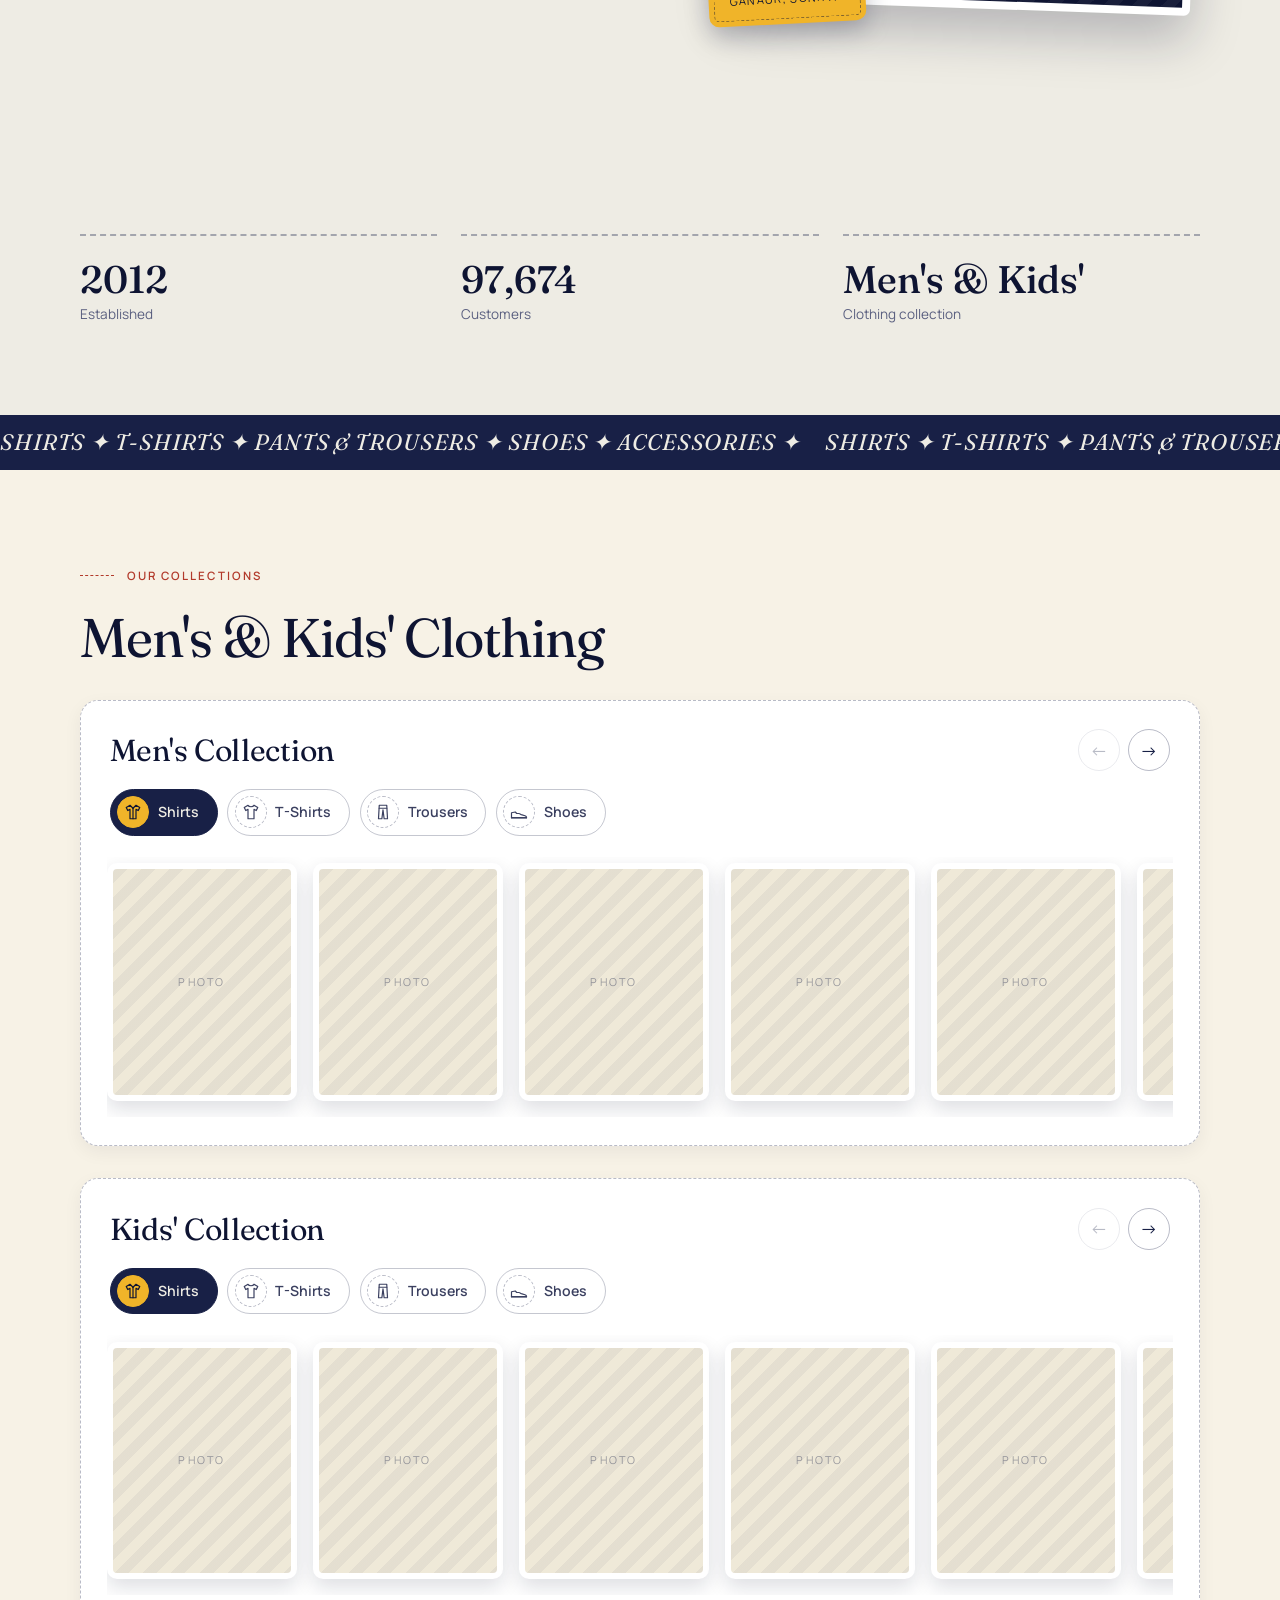
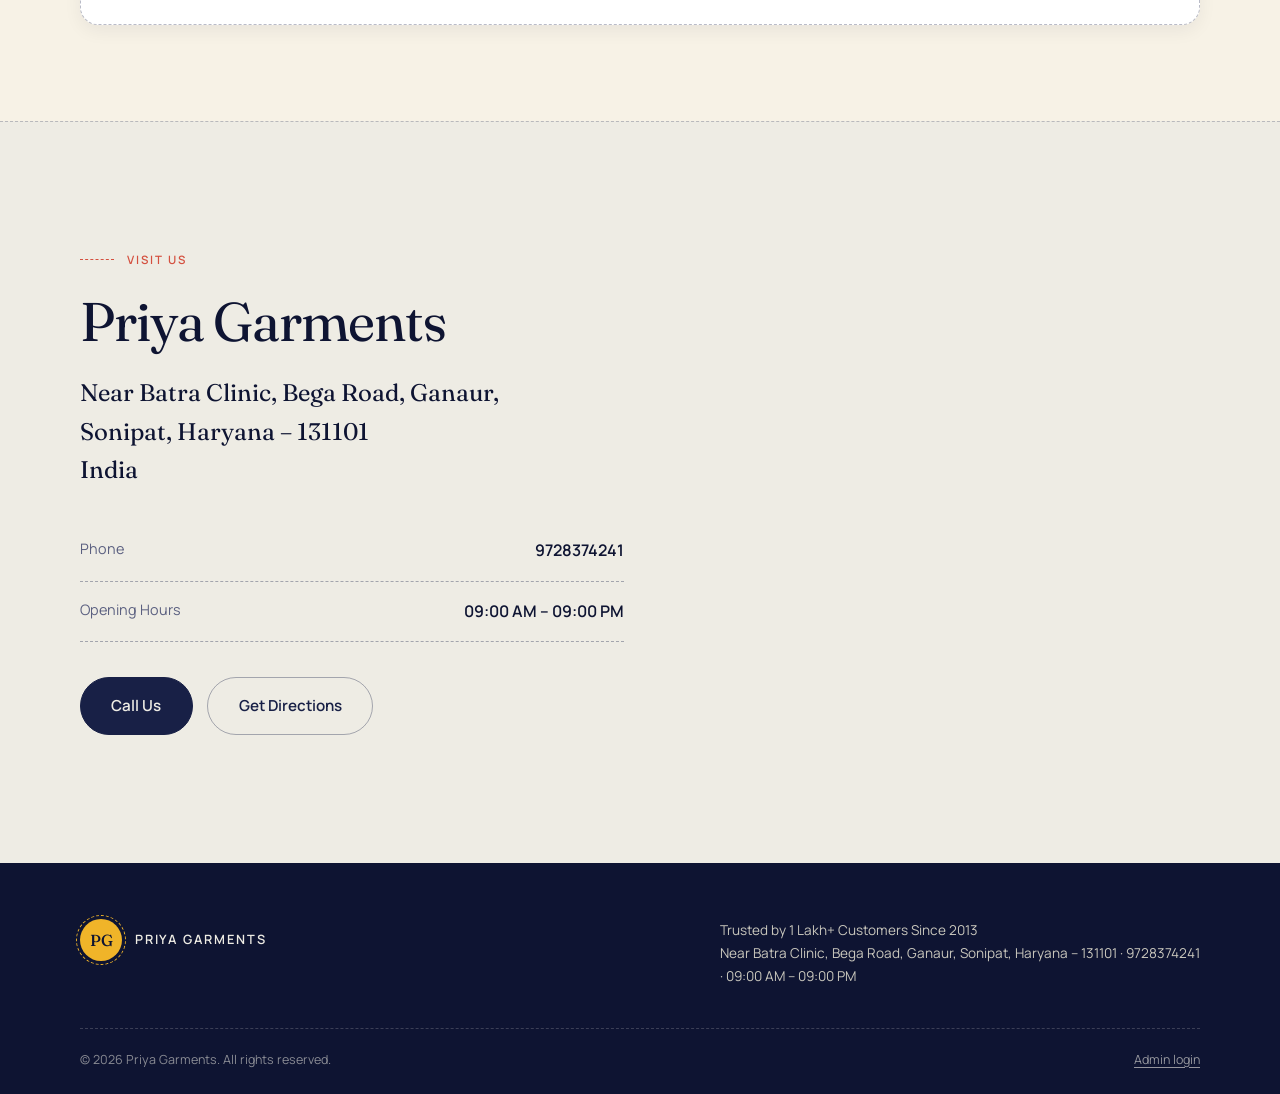
==== commit 05b08853: "chnhe" ====
--- a/index.html
+++ b/index.html
@@ -17,11 +17,10 @@
 </head>
 
 <body>
-
     <header id="siteHeader">
     <a href="#top" class="mark">
         <span class="mono">PG</span>
-        <span class="name">PRIYA GARMENTS<small>ESTD. 2013</small></span>
+        <span class="name">PRIYA GARMENTS'<small>ESTD. 2013</small></span>
     </a>
     <nav class="links">
         <a href="#top">Home</a>
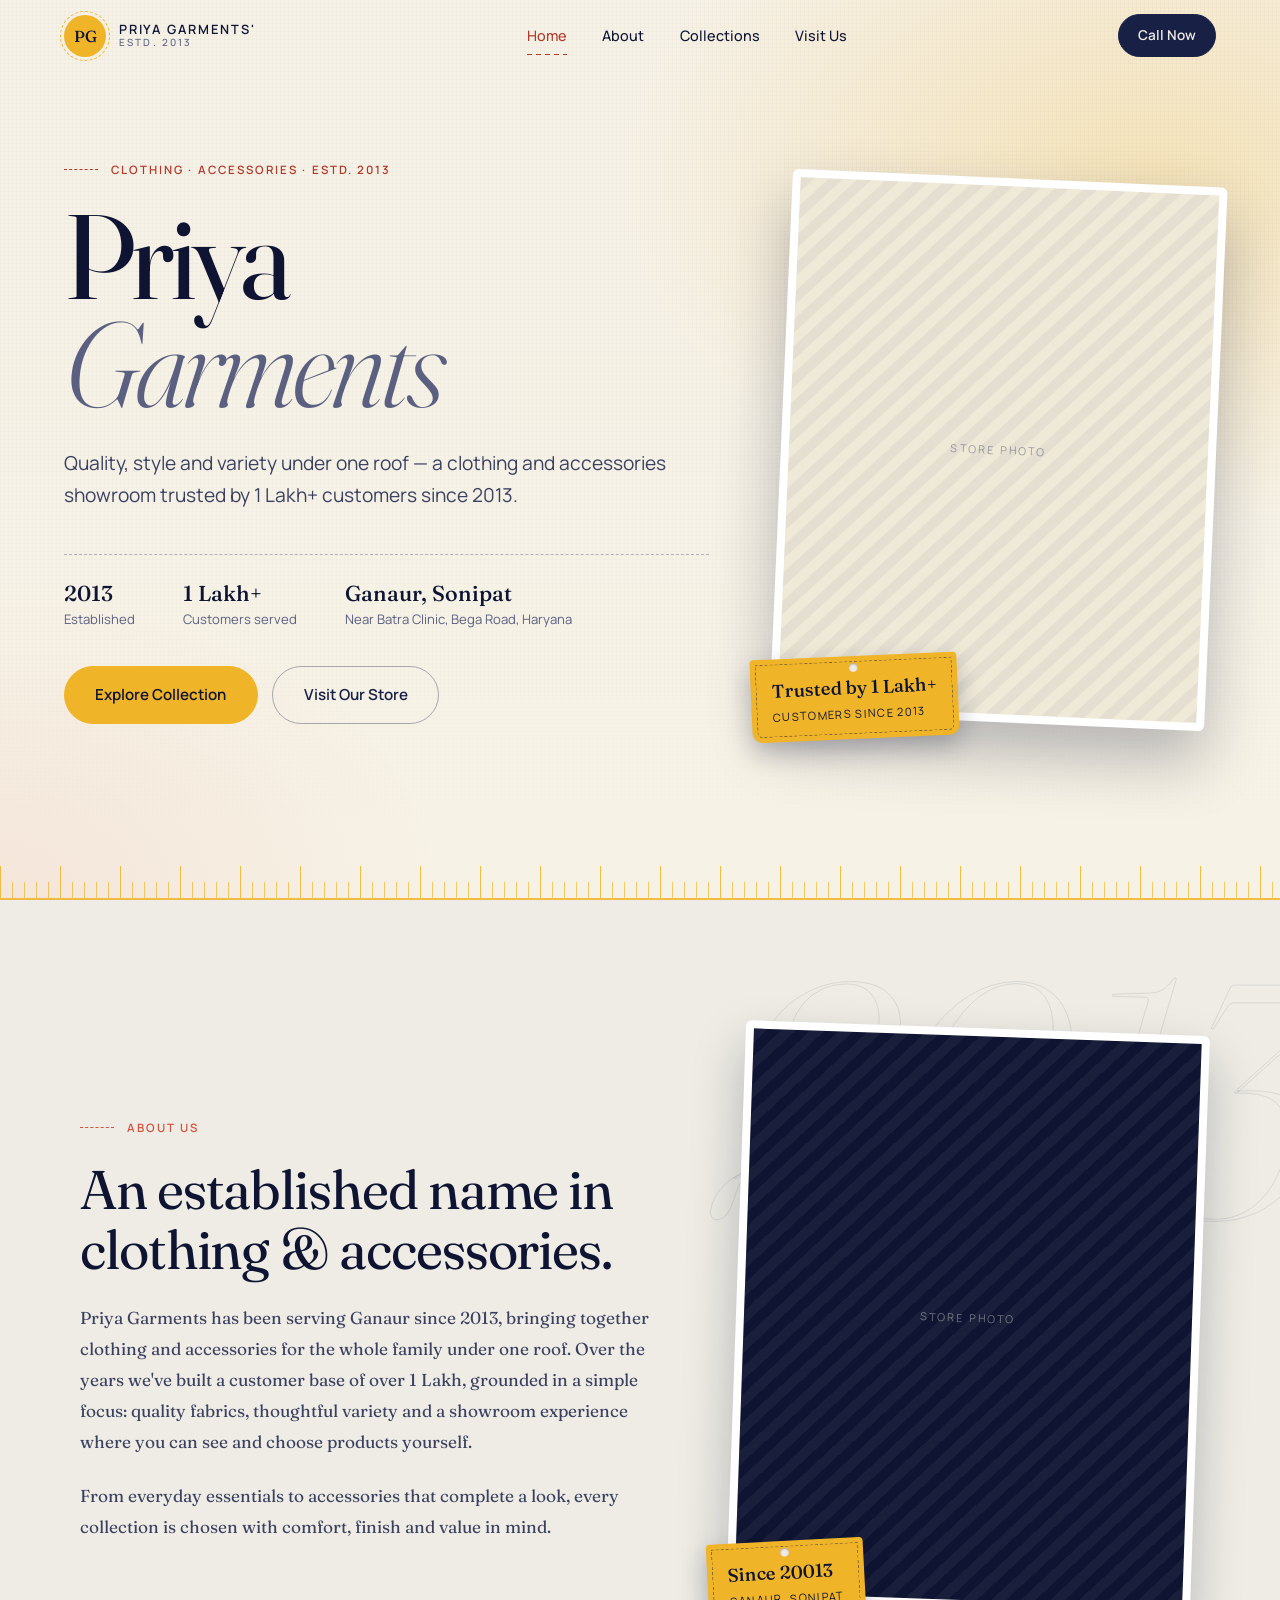
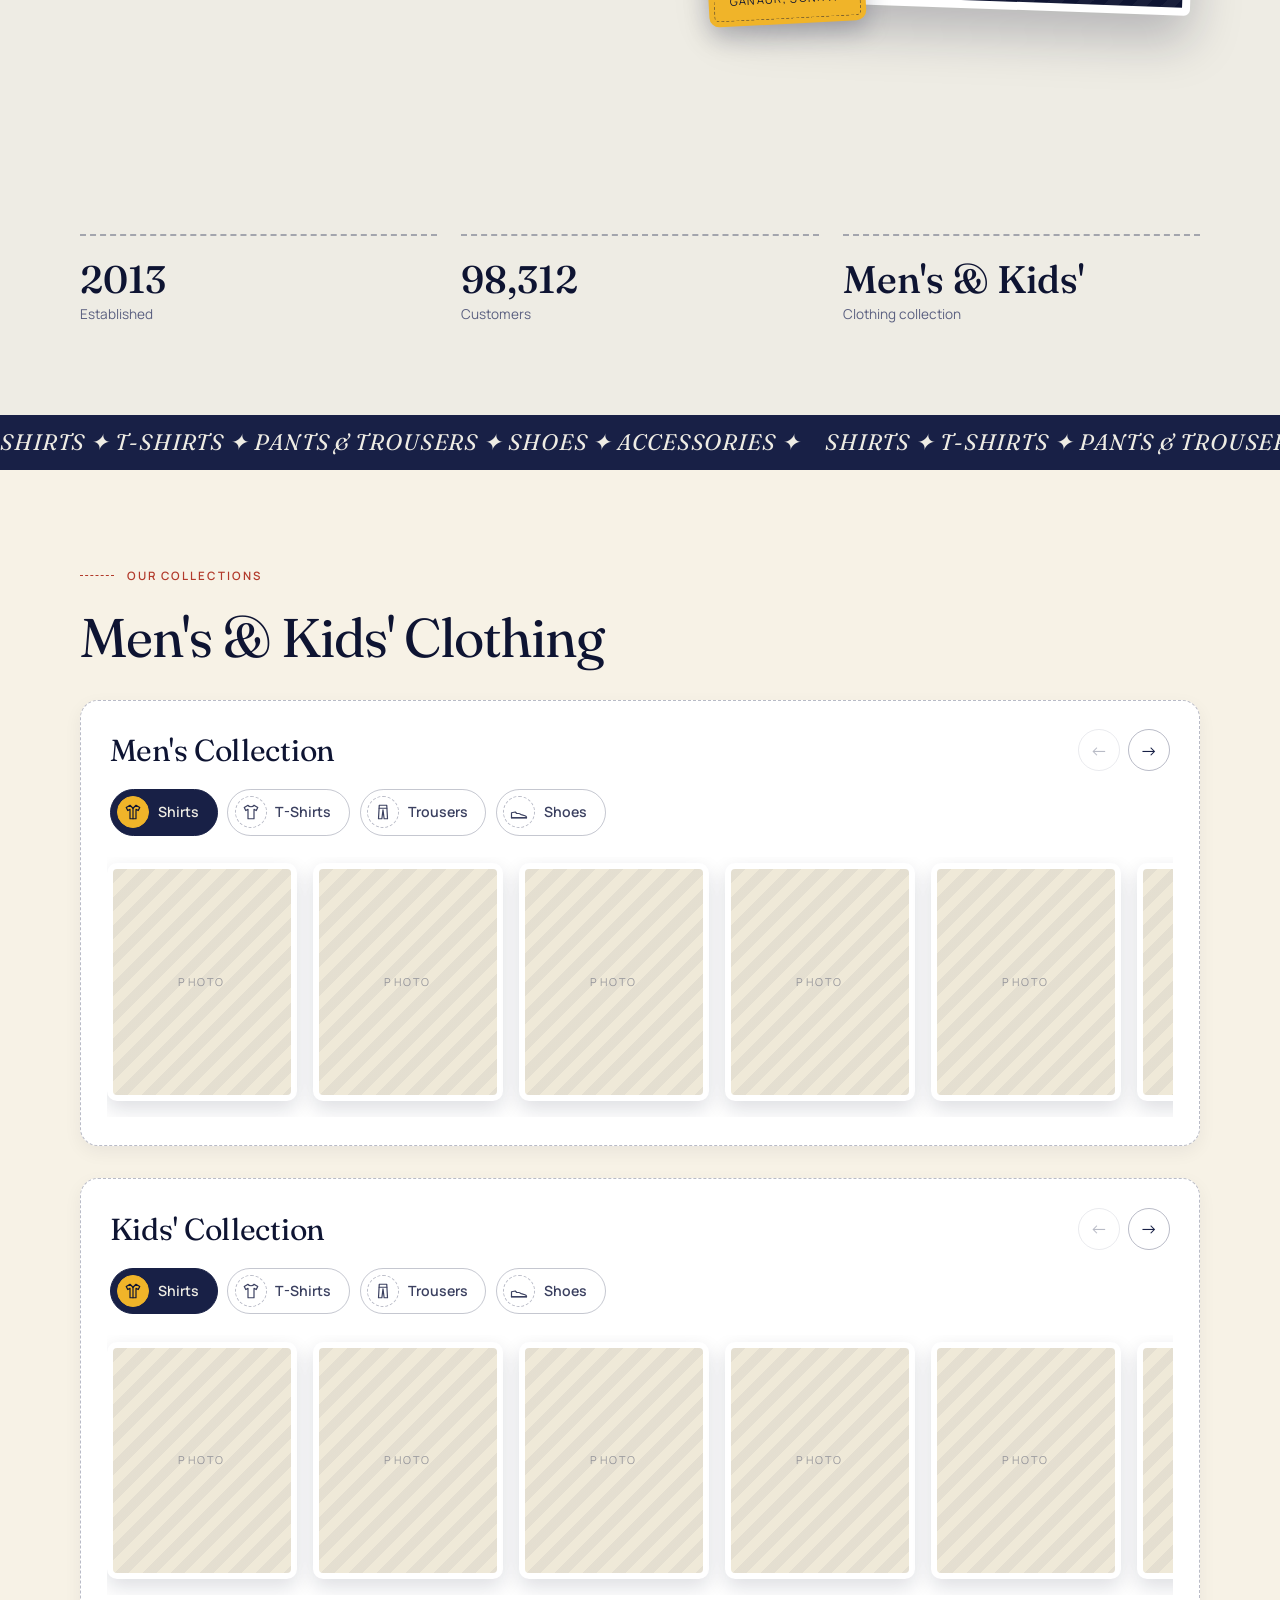
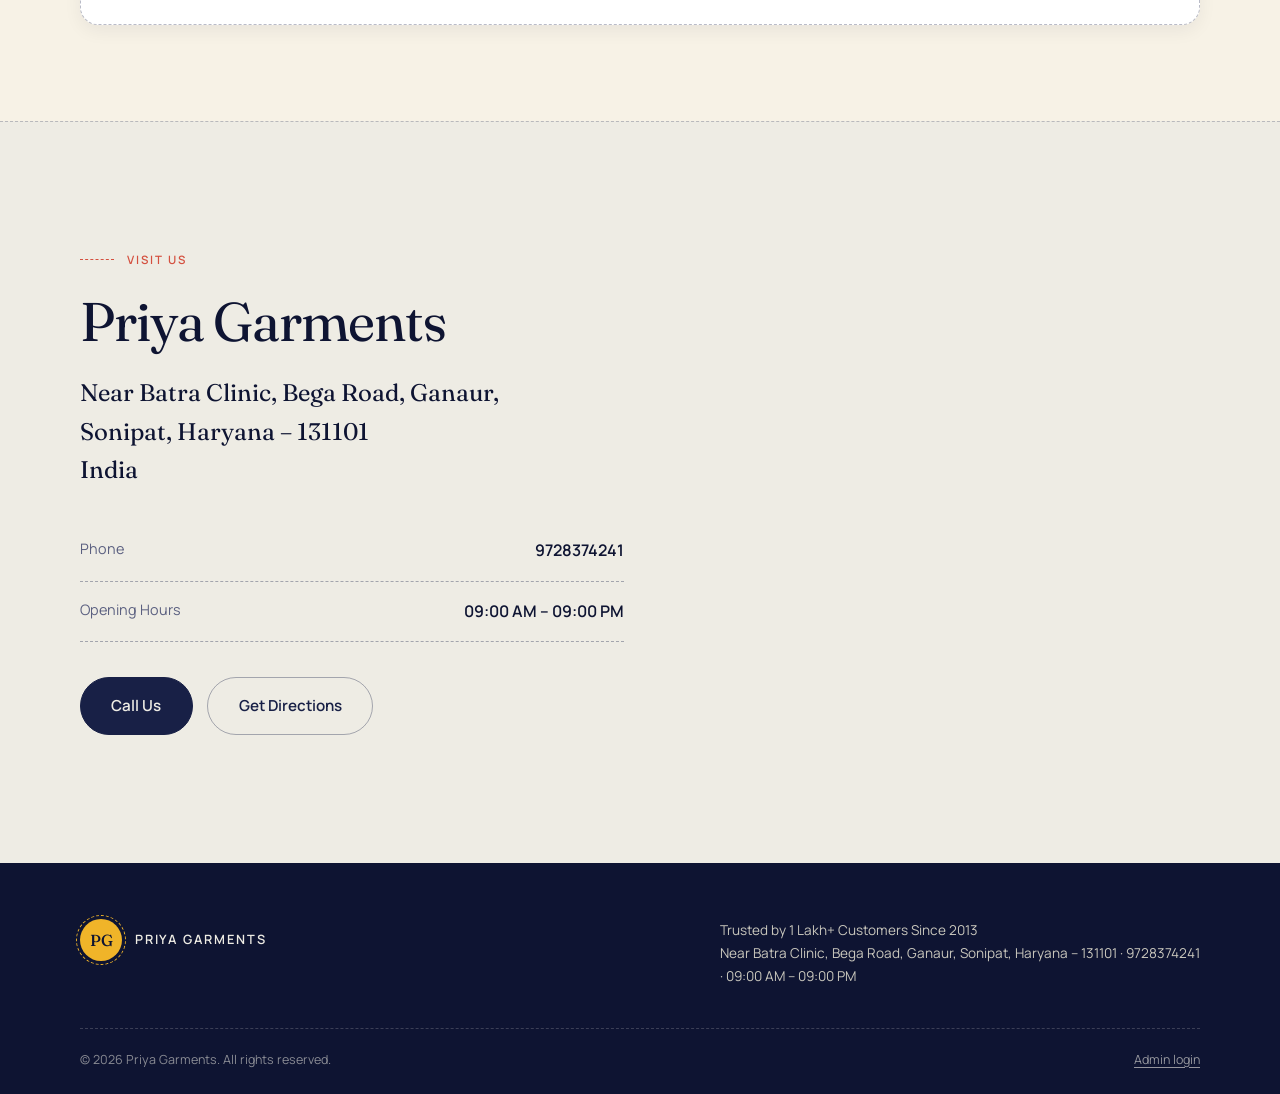
==== commit e9d9d093: "Date change" ====
--- a/index.html
+++ b/index.html
@@ -83,7 +83,7 @@
             </div>
             <figure class="about-photo reveal" style="--d:.2s">
                 <div class="ph"><span>STORE PHOTO</span></div>
-                <figcaption class="hang-tag"><b>Since 2013</b><small>Ganaur, Sonipat</small></figcaption>
+                <figcaption class="hang-tag"><b>Since 20013</b><small>Ganaur, Sonipat</small></figcaption>
             </figure>
         </div>
 
